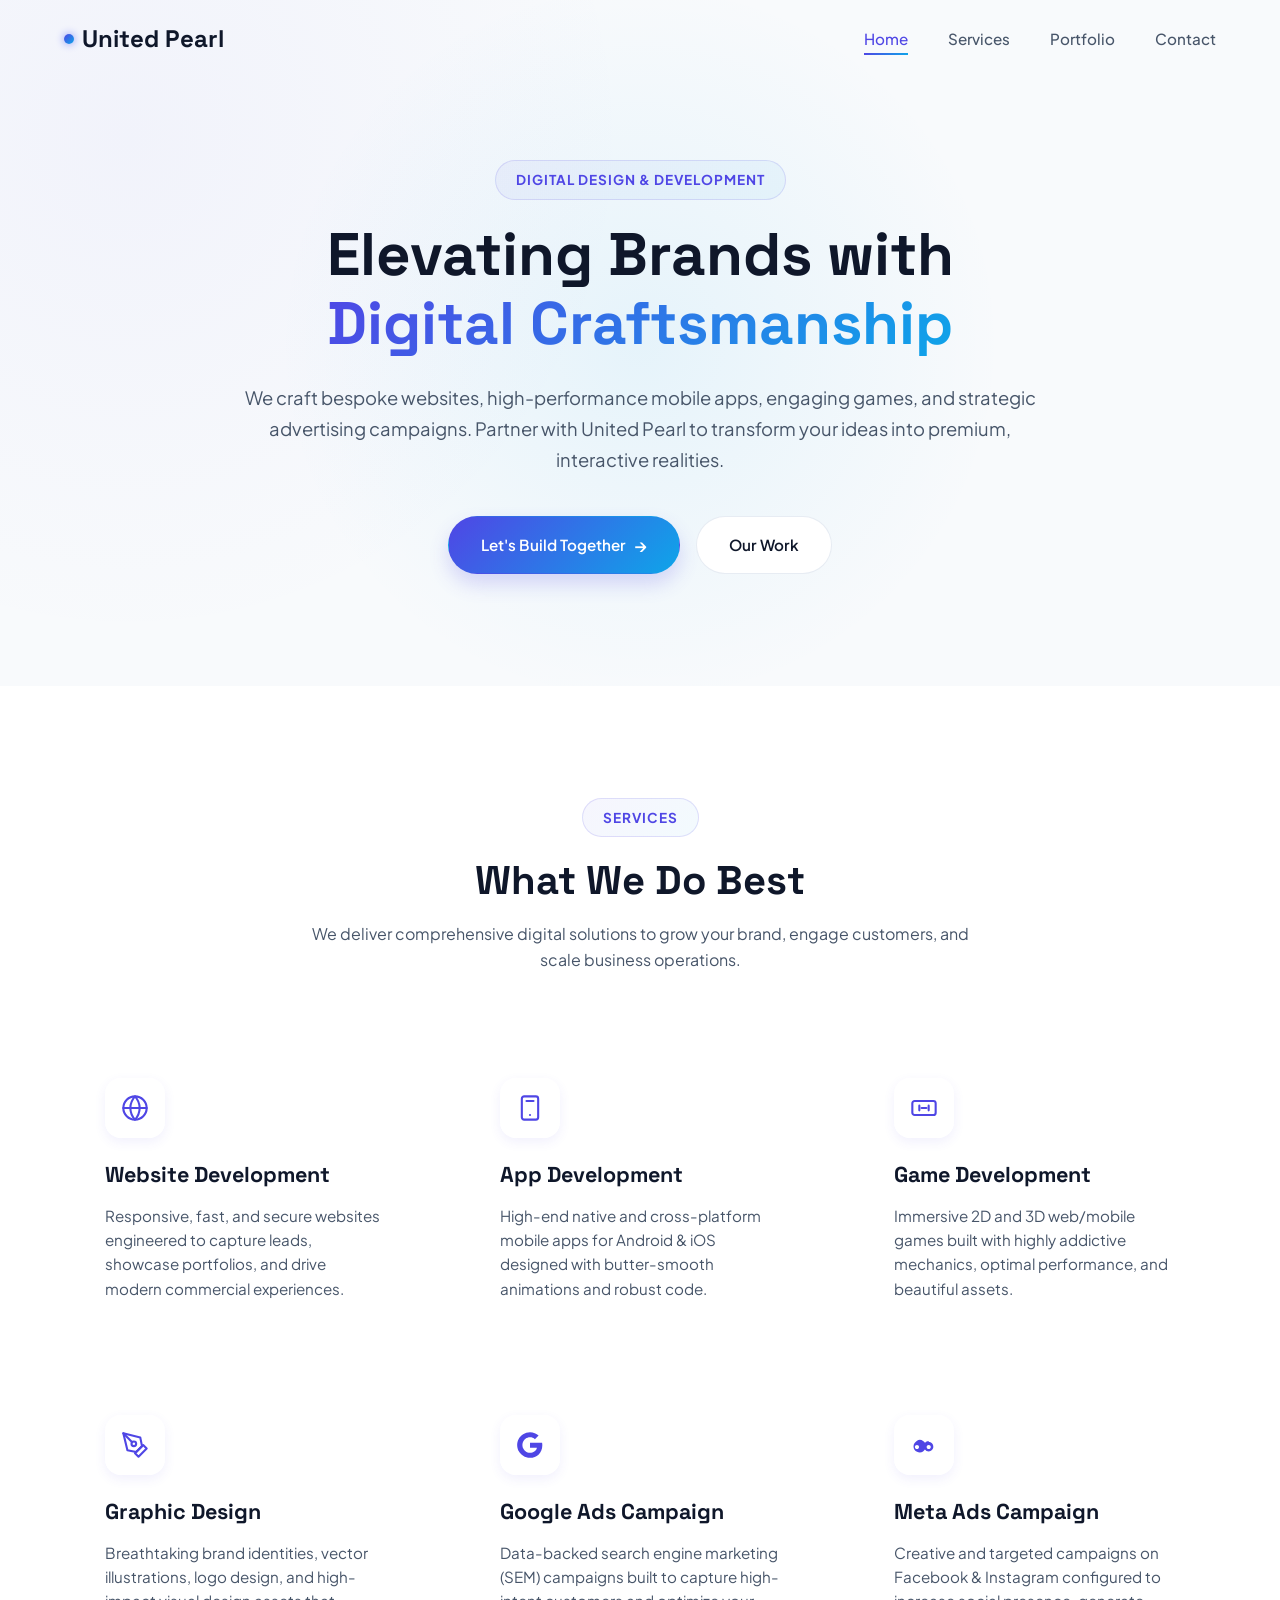
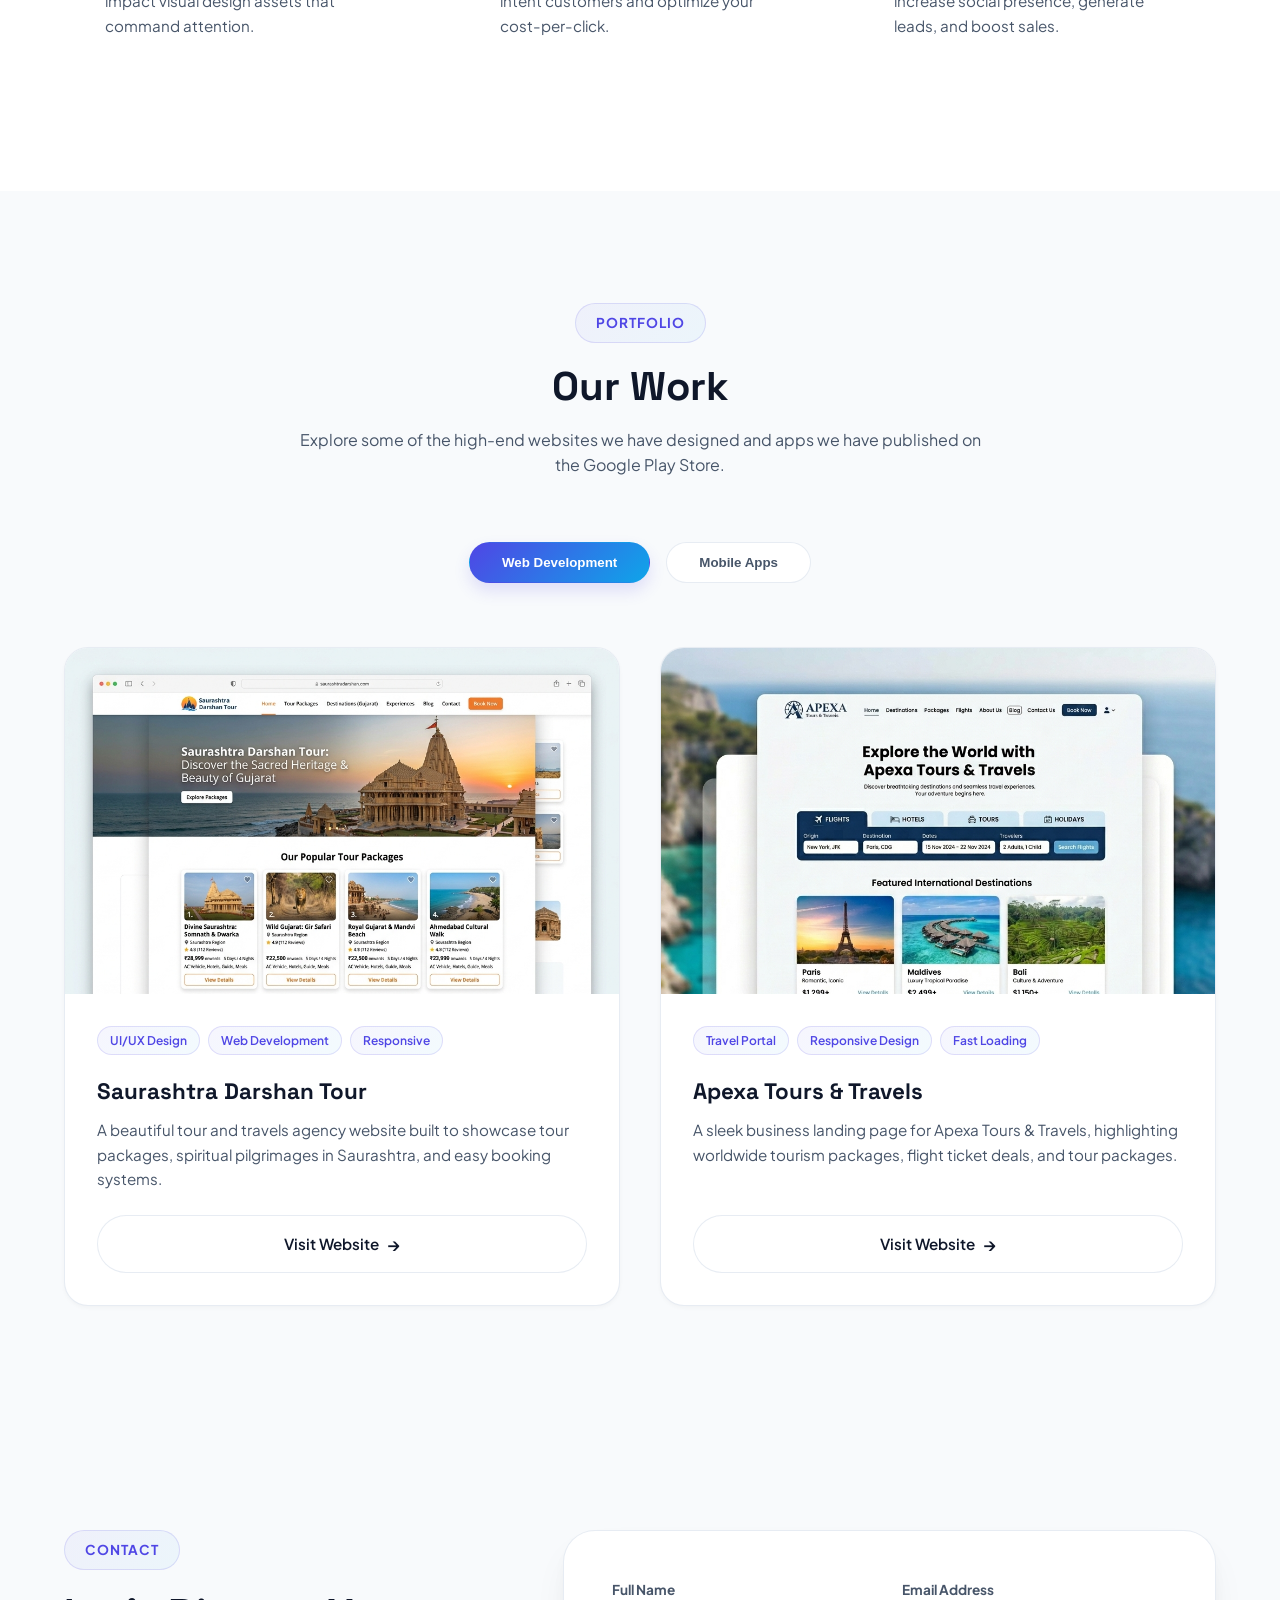
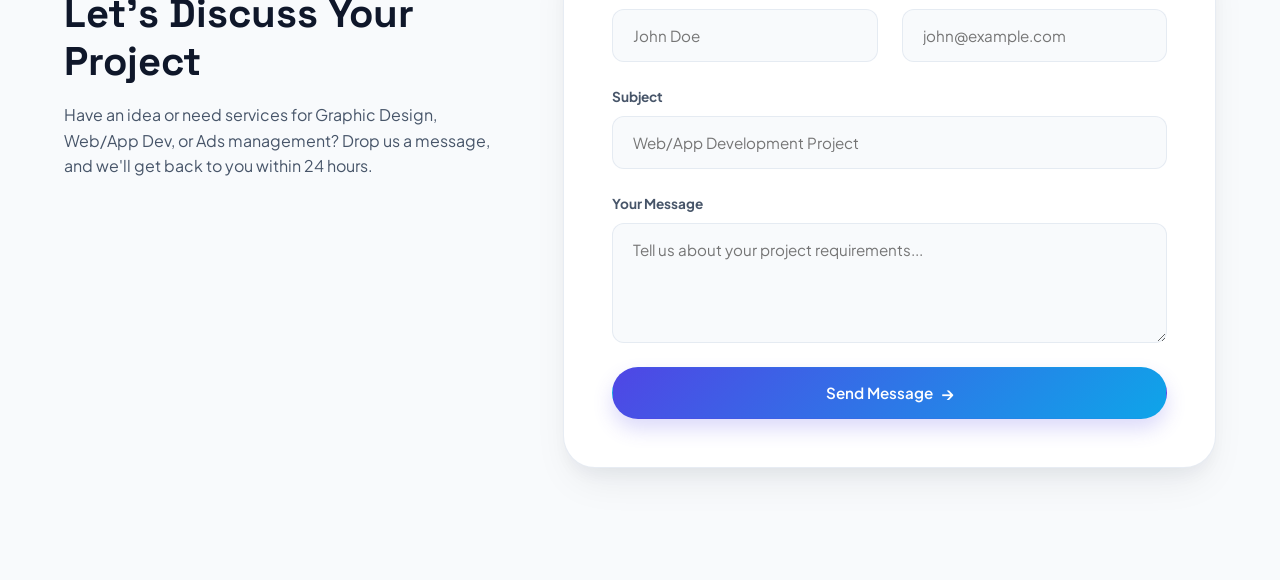
==== index.html @ 20e157fd "initial commit: United Pearl agency website" ====
<!DOCTYPE html>
<html lang="en">
<head>
  <meta charset="UTF-8">
  <meta name="viewport" content="width=device-width, initial-scale=1.0">
  <meta name="description" content="United Pearl is a premium creative and technology agency providing high-end Graphic Design, Web & App Development, Game Design, and Google/Meta Ads campaigns.">
  <meta name="keywords" content="United Pearl, website development, app development, game development, graphic design, Google ads, Meta ads, digital marketing, portfolio, India">
  <meta name="author" content="United Pearl">
  <title>United Pearl | Premium Creative & Tech Agency</title>
  
  <!-- CSS Stylesheet -->
  <link rel="stylesheet" href="style.css">
  
  <!-- Favicon placeholder (Uses SVG) -->
  <link rel="icon" type="image/svg+xml" href="data:image/svg+xml,<svg xmlns=%22http://www.w3.org/2000/svg%22 viewBox=%220 0 100 100%22><circle cx=%2250%22 cy=%2250%22 r=%2240%22 fill=%22url(%23g)%22/><defs><linearGradient id=%22g%22 x1=%220%22 y1=%220%22 x2=%221%22 y2=%221%22><stop offset=%220%25%22 stop-color=%22%234f46e5%22/><stop offset=%22100%25%22 stop-color=%22%230ea5e9%22/></linearGradient></defs></svg>">
</head>
<body>

  <!-- Header Section -->
  <header id="header">
    <div class="container">
      <a href="#" class="logo">
        <span class="logo-dot"></span>
        United Pearl
      </a>
      
      <nav id="nav-menu">
        <a href="#hero" class="nav-link active">Home</a>
        <a href="#services" class="nav-link">Services</a>
        <a href="#portfolio" class="nav-link">Portfolio</a>
        <a href="#contact" class="nav-link">Contact</a>
      </nav>
      
      <button class="mobile-nav-toggle" id="mobile-toggle" aria-label="Toggle Navigation">
        <span></span>
        <span></span>
        <span></span>
      </button>
    </div>
  </header>

  <!-- Hero Section -->
  <section id="hero" class="hero">
    <div class="container">
      <div class="hero-content-center fade-up">
        <span class="section-tag">Digital Design & Development</span>
        <h1 class="hero-title">Elevating Brands with <span class="text-gradient">Digital Craftsmanship</span></h1>
        <p class="hero-description">
          We craft bespoke websites, high-performance mobile apps, engaging games, and strategic advertising campaigns. Partner with United Pearl to transform your ideas into premium, interactive realities.
        </p>
        <div class="hero-cta">
          <a href="#contact" class="btn btn-primary">
            Let's Build Together
            <span class="btn-icon">&rarr;</span>
          </a>
          <a href="#portfolio" class="btn btn-secondary">Our Work</a>
        </div>
      </div>
    </div>
  </section>

  <!-- Services Section -->
  <section id="services" class="services">
    <div class="container">
      <div class="section-title-wrap fade-up">
        <span class="section-tag">Services</span>
        <h2 class="section-title">What We Do Best</h2>
        <p>We deliver comprehensive digital solutions to grow your brand, engage customers, and scale business operations.</p>
      </div>
      
      <div class="services-grid">
        <!-- Service 1: Web Development -->
        <div class="service-card fade-up">
          <div class="service-icon">
            <svg class="outline-icon" viewBox="0 0 24 24" stroke-width="1.8" stroke-linecap="round" stroke-linejoin="round"><circle cx="12" cy="12" r="10"/><path d="M2 12h20M12 2a15.3 15.3 0 0 1 4 10 15.3 15.3 0 0 1-4 10 15.3 15.3 0 0 1-4-10 15.3 15.3 0 0 1 4-10z"/></svg>
          </div>
          <h3>Website Development</h3>
          <p>Responsive, fast, and secure websites engineered to capture leads, showcase portfolios, and drive modern commercial experiences.</p>
        </div>

        <!-- Service 2: App Development -->
        <div class="service-card fade-up" style="transition-delay: 0.1s;">
          <div class="service-icon">
            <svg class="outline-icon" viewBox="0 0 24 24" stroke-width="1.8" stroke-linecap="round" stroke-linejoin="round"><rect x="5" y="2" width="14" height="20" rx="2"/><path d="M12 18h.01"/><path d="M9 6h6"/></svg>
          </div>
          <h3>App Development</h3>
          <p>High-end native and cross-platform mobile apps for Android & iOS designed with butter-smooth animations and robust code.</p>
        </div>

        <!-- Service 3: Game Development -->
        <div class="service-card fade-up" style="transition-delay: 0.2s;">
          <div class="service-icon">
            <svg class="outline-icon" viewBox="0 0 24 24" stroke-width="1.8" stroke-linecap="round" stroke-linejoin="round"><rect x="2" y="6" width="20" height="12" rx="2"/><path d="M12 12h.01M8 10v4M16 10v4M10 12h4"/></svg>
          </div>
          <h3>Game Development</h3>
          <p>Immersive 2D and 3D web/mobile games built with highly addictive mechanics, optimal performance, and beautiful assets.</p>
        </div>

        <!-- Service 4: Graphic Design -->
        <div class="service-card fade-up" style="transition-delay: 0.3s;">
          <div class="service-icon">
            <svg class="outline-icon" viewBox="0 0 24 24" stroke-width="1.8" stroke-linecap="round" stroke-linejoin="round"><path d="M12 19l7-7 3 3-7 7-3-3z"/><path d="M18 13l-1.5-7.5L2 2l3.5 14.5L13 18l5-5z"/><path d="M2 2l7.586 7.586"/><circle cx="11" cy="11" r="2"/></svg>
          </div>
          <h3>Graphic Design</h3>
          <p>Breathtaking brand identities, vector illustrations, logo design, and high-impact visual design assets that command attention.</p>
        </div>

        <!-- Service 5: Google Ads -->
        <div class="service-card fade-up" style="transition-delay: 0.4s;">
          <div class="service-icon">
            <svg class="filled-icon" viewBox="0 0 24 24"><path d="M22.56 12.25c0-.78-.07-1.53-.2-2.25H12v4.26h5.92c-.26 1.37-1.04 2.53-2.21 3.31v2.77h3.57c2.08-1.92 3.28-4.74 3.28-8.09z"/><path d="M12 23c2.97 0 5.46-.98 7.28-2.66l-3.57-2.77c-.98.66-2.23 1.06-3.71 1.06-2.86 0-5.29-1.93-6.16-4.53H2.18v2.84C3.99 20.53 7.7 23 12 23z"/><path d="M5.84 14.09c-.22-.66-.35-1.36-.35-2.09s.13-1.43.35-2.09V7.06H2.18C1.43 8.55 1 10.22 1 12s.43 3.45 1.18 4.94l2.85-2.22.81-.63z"/><path d="M12 5.38c1.62 0 3.06.56 4.21 1.64l3.15-3.15C17.45 2.09 14.97 1 12 1 7.7 1 3.99 3.47 2.18 7.06l3.66 2.84c.87-2.6 3.3-4.53 6.16-4.53z"/></svg>
          </div>
          <h3>Google Ads Campaign</h3>
          <p>Data-backed search engine marketing (SEM) campaigns built to capture high-intent customers and optimize your cost-per-click.</p>
        </div>

        <!-- Service 6: Meta Ads -->
        <div class="service-card fade-up" style="transition-delay: 0.5s;">
          <div class="service-icon">
            <svg class="filled-icon" viewBox="0 0 24 24"><path d="M16.035 8.5c-1.285 0-2.476.624-3.23 1.666a5.53 5.53 0 0 0-1.61-1.666c-1.516-1.127-3.6-1.21-5.176-.237C4.195 9.423 3 11.23 3 13.25c0 2.02 1.196 3.827 3.02 4.487 1.575.973 3.66.89 5.175-.237.585-.436 1.116-1.002 1.61-1.666.754 1.042 1.945 1.666 3.23 1.666 2.185 0 3.965-1.79 3.965-4 0-2.21-1.78-4-3.965-4zm-10.07 7c-.985 0-1.785-.785-1.785-1.75s.8-1.75 1.785-1.75c.985 0 1.785.785 1.785 1.75s-.8 1.75-1.785 1.75zm10.07 0c-.985 0-1.785-.785-1.785-1.75s.8-1.75 1.785-1.75c.985 0 1.785.785 1.785 1.75s-.8 1.75-1.785 1.75z"/></svg>
          </div>
          <h3>Meta Ads Campaign</h3>
          <p>Creative and targeted campaigns on Facebook & Instagram configured to increase social presence, generate leads, and boost sales.</p>
        </div>
      </div>
    </div>
  </section>

  <!-- Portfolio Section -->
  <section id="portfolio" class="portfolio">
    <div class="container">
      <div class="section-title-wrap fade-up">
        <span class="section-tag">Portfolio</span>
        <h2 class="section-title">Our Work</h2>
        <p>Explore some of the high-end websites we have designed and apps we have published on the Google Play Store.</p>
      </div>

      <!-- Tab Buttons -->
      <div class="portfolio-tabs fade-up">
        <button class="tab-btn active" data-tab="websites">Web Development</button>
        <button class="tab-btn" data-tab="apps">Mobile Apps</button>
      </div>

      <!-- Tab Content: Websites -->
      <div class="portfolio-pane active" id="websites">
        <div class="portfolio-grid">
          <!-- Web Project 1 -->
          <article class="web-card fade-up">
            <div class="web-preview">
              <img src="assets/web_tour_mockup.png" alt="Saurashtra Darshan Tour Screenshot">
            </div>
            <div class="web-card-content">
              <div class="web-tags">
                <span>UI/UX Design</span>
                <span>Web Development</span>
                <span>Responsive</span>
              </div>
              <h3>Saurashtra Darshan Tour</h3>
              <p>A beautiful tour and travels agency website built to showcase tour packages, spiritual pilgrimages in Saurashtra, and easy booking systems.</p>
              <a href="https://saurashtradarshantour.com/" target="_blank" rel="noopener noreferrer" class="btn btn-secondary">
                Visit Website
                <span class="btn-icon">&rarr;</span>
              </a>
            </div>
          </article>

          <!-- Web Project 2 -->
          <article class="web-card fade-up" style="transition-delay: 0.1s;">
            <div class="web-preview">
              <img src="assets/web_apexa_mockup.png" alt="Apexa Tours & Travels Screenshot">
            </div>
            <div class="web-card-content">
              <div class="web-tags">
                <span>Travel Portal</span>
                <span>Responsive Design</span>
                <span>Fast Loading</span>
              </div>
              <h3>Apexa Tours & Travels</h3>
              <p>A sleek business landing page for Apexa Tours & Travels, highlighting worldwide tourism packages, flight ticket deals, and tour packages.</p>
              <a href="https://www.apexatoursandtravels.com/" target="_blank" rel="noopener noreferrer" class="btn btn-secondary">
                Visit Website
                <span class="btn-icon">&rarr;</span>
              </a>
            </div>
          </article>
        </div>
      </div>

      <div class="portfolio-pane" id="apps">
        <div class="portfolio-grid apps-grid">
          <!-- App 1: Document Reader -->
          <article class="app-card">
            <div class="app-header">
              <div class="app-icon">
                <img src="assets/app_docreader_icon.png" alt="Document Reader Icon">
              </div>
              <div class="app-title-wrap">
                <h3>Document Reader</h3>
                <span class="app-developer">United Pearl</span>
              </div>
            </div>
            <p class="app-description">
              All-in-one PDF reader, document viewer, image to PDF converter, and useful office utility tools.
            </p>
            <a href="https://play.google.com/store/apps/details?id=com.dgpatelk.mobileapp&pcampaignid=web_share" target="_blank" rel="noopener noreferrer" class="play-badge-btn">
              <svg xmlns="http://www.w3.org/2000/svg" viewBox="0 0 466 511.98">
                <g fill-rule="nonzero">
                  <path fill="#EA4335" d="M199.9 237.8 1.4 470.17c7.22 24.57 30.16 41.81 55.8 41.81 11.16 0 20.93-2.79 29.3-8.37l244.16-139.46L199.9 237.8z"/>
                  <path fill="#FBBC04" d="m433.91 205.1-104.65-60-111.61 110.22 113.01 108.83 104.64-58.6c18.14-9.77 30.7-29.3 30.7-50.23-1.4-20.93-13.95-40.46-32.09-50.22z"/>
                  <path fill="#34A853" d="M199.42 273.45 329.27 145.1 87.9 8.37C79.53 2.79 68.36 0 57.2 0 30.7 0 6.98 18.14 1.4 41.86l198.02 231.59z"/>
                  <path fill="#4285F4" d="M1.39 41.86C0 46.04 0 51.63 0 57.2v397.64c0 5.57 0 9.76 1.4 15.34l216.27-214.86L1.39 41.86z"/>
                </g>
              </svg>
              <div class="badge-text">
                <span>Get it on</span>
                <strong>Google Play</strong>
              </div>
            </a>
          </article>

          <!-- App 2: Invoice & Billing Generator -->
          <article class="app-card">
            <div class="app-header">
              <div class="app-icon">
                <img src="assets/app_invoice_icon.png" alt="Invoice & Billing Generator Icon">
              </div>
              <div class="app-title-wrap">
                <h3>Invoice & Billing Generator</h3>
                <span class="app-developer">United Pearl</span>
              </div>
            </div>
            <p class="app-description">
              Easily create professional PDF invoices, generate fast digital bills, and manage your business inventory.
            </p>
            <a href="https://play.google.com/store/apps/details?id=com.dgpatel.tictactoewebapp&pcampaignid=web_share" target="_blank" rel="noopener noreferrer" class="play-badge-btn">
              <svg xmlns="http://www.w3.org/2000/svg" viewBox="0 0 466 511.98">
                <g fill-rule="nonzero">
                  <path fill="#EA4335" d="M199.9 237.8 1.4 470.17c7.22 24.57 30.16 41.81 55.8 41.81 11.16 0 20.93-2.79 29.3-8.37l244.16-139.46L199.9 237.8z"/>
                  <path fill="#FBBC04" d="m433.91 205.1-104.65-60-111.61 110.22 113.01 108.83 104.64-58.6c18.14-9.77 30.7-29.3 30.7-50.23-1.4-20.93-13.95-40.46-32.09-50.22z"/>
                  <path fill="#34A853" d="M199.42 273.45 329.27 145.1 87.9 8.37C79.53 2.79 68.36 0 57.2 0 30.7 0 6.98 18.14 1.4 41.86l198.02 231.59z"/>
                  <path fill="#4285F4" d="M1.39 41.86C0 46.04 0 51.63 0 57.2v397.64c0 5.57 0 9.76 1.4 15.34l216.27-214.86L1.39 41.86z"/>
                </g>
              </svg>
              <div class="badge-text">
                <span>Get it on</span>
                <strong>Google Play</strong>
              </div>
            </a>
          </article>

          <!-- App 3: QR & Barcode Scanner-Generator -->
          <article class="app-card">
            <div class="app-header">
              <div class="app-icon">
                <img src="assets/app_scanner_icon.png" alt="QR & Barcode Scanner Icon">
              </div>
              <div class="app-title-wrap">
                <h3>QR & Barcode Scanner-Generator</h3>
                <span class="app-developer">United Pearl</span>
              </div>
            </div>
            <p class="app-description">
              Create, scan, and customize all types of QR codes and barcodes instantly. Fast, secure, and ready.
            </p>
            <a href="https://play.google.com/store/apps/details?id=com.anonymous.dynamiccopernicus&pcampaignid=web_share" target="_blank" rel="noopener noreferrer" class="play-badge-btn">
              <svg xmlns="http://www.w3.org/2000/svg" viewBox="0 0 466 511.98">
                <g fill-rule="nonzero">
                  <path fill="#EA4335" d="M199.9 237.8 1.4 470.17c7.22 24.57 30.16 41.81 55.8 41.81 11.16 0 20.93-2.79 29.3-8.37l244.16-139.46L199.9 237.8z"/>
                  <path fill="#FBBC04" d="m433.91 205.1-104.65-60-111.61 110.22 113.01 108.83 104.64-58.6c18.14-9.77 30.7-29.3 30.7-50.23-1.4-20.93-13.95-40.46-32.09-50.22z"/>
                  <path fill="#34A853" d="M199.42 273.45 329.27 145.1 87.9 8.37C79.53 2.79 68.36 0 57.2 0 30.7 0 6.98 18.14 1.4 41.86l198.02 231.59z"/>
                  <path fill="#4285F4" d="M1.39 41.86C0 46.04 0 51.63 0 57.2v397.64c0 5.57 0 9.76 1.4 15.34l216.27-214.86L1.39 41.86z"/>
                </g>
              </svg>
              <div class="badge-text">
                <span>Get it on</span>
                <strong>Google Play</strong>
              </div>
            </a>
          </article>
        </div>
      </div>
    </div>
  </section>


  <!-- Contact Section -->
  <section id="contact" class="contact">
    <div class="container">
      <div class="contact-grid">
        <div class="contact-info fade-up">
          <div>
            <span class="section-tag">Contact</span>
            <h2 class="section-title">Let's Discuss Your Project</h2>
            <p>Have an idea or need services for Graphic Design, Web/App Dev, or Ads management? Drop us a message, and we'll get back to you within 24 hours.</p>
          </div>


        </div>
        
        <div class="contact-form-container fade-up" style="transition-delay: 0.2s;">
          <form id="contact-form" action="https://formspree.io/f/xeebaqgj" method="POST">
            <div class="form-group-row">
              <div class="form-group">
                <label for="name" class="form-label">Full Name</label>
                <input type="text" id="name" name="name" class="form-input" placeholder="John Doe" required>
              </div>
              <div class="form-group">
                <label for="email" class="form-label">Email Address</label>
                <input type="email" id="email" name="email" class="form-input" placeholder="john@example.com" required>
              </div>
            </div>
            
            <div class="form-group">
              <label for="subject" class="form-label">Subject</label>
              <input type="text" id="subject" name="subject" class="form-input" placeholder="Web/App Development Project" required>
            </div>
            
            <div class="form-group">
              <label for="message" class="form-label">Your Message</label>
              <textarea id="message" name="message" class="form-input" placeholder="Tell us about your project requirements..." required></textarea>
            </div>
            
            <button type="submit" class="btn btn-primary" style="width: 100%;">
              Send Message
              <span class="btn-icon">&rarr;</span>
            </button>
            
            <div id="form-status" class="form-feedback"></div>
          </form>
        </div>
      </div>
    </div>
  </section>

  <!-- Footer Section -->


  <!-- JS Script -->
  <script src="script.js"></script>
</body>
</html>
---- style.css ----
/* style.css - Premium Light/White Theme Design System for United Pearl */

@import url('https://fonts.googleapis.com/css2?family=Plus+Jakarta+Sans:wght@300;400;500;600;700;800&family=Space+Grotesk:wght@400;500;600;700&display=swap');

:root {
  /* Colors */
  --bg-primary: #f8fafc;
  --bg-secondary: #ffffff;
  --text-primary: #0f172a;
  --text-secondary: #475569;
  --text-muted: #94a3b8;
  
  --primary: #4f46e5;       /* Indigo */
  --primary-light: #818cf8; /* Light Indigo */
  --secondary: #0ea5e9;     /* Cyber Cyan */
  --accent: #f43f5e;        /* Rose accent */
  
  --gradient-main: linear-gradient(135deg, var(--primary) 0%, var(--secondary) 100%);
  --gradient-hover: linear-gradient(135deg, #4338ca 0%, #0284c7 100%);
  --gradient-soft: linear-gradient(135deg, rgba(79, 70, 229, 0.05) 0%, rgba(14, 165, 233, 0.05) 100%);
  
  --border-color: rgba(226, 232, 240, 0.8);
  --border-glow: rgba(79, 70, 229, 0.15);
  
  /* Shadows */
  --shadow-sm: 0 2px 4px rgba(15, 23, 42, 0.03);
  --shadow-md: 0 10px 25px -5px rgba(15, 23, 42, 0.05), 0 8px 10px -6px rgba(15, 23, 42, 0.05);
  --shadow-lg: 0 20px 40px -10px rgba(15, 23, 42, 0.08), 0 10px 15px -3px rgba(15, 23, 42, 0.04);
  --shadow-glow: 0 0 25px rgba(79, 70, 229, 0.15);
  
  /* Transitions */
  --transition-fast: 0.2s cubic-bezier(0.4, 0, 0.2, 1);
  --transition-normal: 0.3s cubic-bezier(0.4, 0, 0.2, 1);
  --transition-slow: 0.5s cubic-bezier(0.4, 0, 0.2, 1);
  
  /* Font Families */
  --font-heading: 'Space Grotesk', sans-serif;
  --font-body: 'Plus Jakarta Sans', sans-serif;
}

/* Base resets & styles */
* {
  margin: 0;
  padding: 0;
  box-sizing: border-box;
  outline: none;
}

html {
  scroll-behavior: smooth;
  font-size: 16px;
  background-color: var(--bg-primary);
  color: var(--text-primary);
}

body {
  font-family: var(--font-body);
  line-height: 1.6;
  overflow-x: hidden;
}

/* Typography styling */
h1, h2, h3, h4, h5, h6 {
  font-family: var(--font-heading);
  font-weight: 700;
  color: var(--text-primary);
  line-height: 1.2;
}

p {
  color: var(--text-secondary);
}

a {
  text-decoration: none;
  color: inherit;
  transition: var(--transition-fast);
}

img {
  max-width: 100%;
  height: auto;
  display: block;
}

/* Global Container */
.container {
  width: 100%;
  max-width: 1200px;
  margin: 0 auto;
  padding: 0 1.5rem;
}

/* Scrollbar customization */
::-webkit-scrollbar {
  width: 10px;
}
::-webkit-scrollbar-track {
  background: var(--bg-primary);
}
::-webkit-scrollbar-thumb {
  background: #cbd5e1;
  border-radius: 5px;
  border: 2px solid var(--bg-primary);
}
::-webkit-scrollbar-thumb:hover {
  background: var(--text-muted);
}

/* Common Buttons & Elements */
.btn {
  display: inline-flex;
  align-items: center;
  justify-content: center;
  padding: 0.875rem 2rem;
  border-radius: 30px;
  font-weight: 600;
  font-family: var(--font-body);
  font-size: 0.95rem;
  transition: all var(--transition-normal);
  cursor: pointer;
  border: 1px solid transparent;
}

.btn-primary {
  background: var(--gradient-main);
  color: #ffffff;
  box-shadow: 0 10px 20px rgba(79, 70, 229, 0.2);
}

.btn-primary:hover {
  background: var(--gradient-hover);
  transform: translateY(-2px);
  box-shadow: 0 15px 25px rgba(79, 70, 229, 0.3);
}

.btn-secondary {
  background: var(--bg-secondary);
  color: var(--text-primary);
  border: 1px solid var(--border-color);
}

.btn-secondary:hover {
  border-color: var(--primary-light);
  transform: translateY(-2px);
  box-shadow: var(--shadow-sm);
}

.btn-icon {
  margin-left: 0.5rem;
  font-size: 1.1rem;
  transition: transform var(--transition-fast);
}

.btn:hover .btn-icon {
  transform: translateX(4px);
}

.section-tag {
  display: inline-block;
  padding: 0.5rem 1.25rem;
  background: var(--gradient-soft);
  border: 1px solid var(--border-glow);
  color: var(--primary);
  border-radius: 20px;
  font-size: 0.85rem;
  font-weight: 700;
  text-transform: uppercase;
  letter-spacing: 1px;
  margin-bottom: 1.25rem;
}

.section-title-wrap {
  text-align: center;
  max-width: 700px;
  margin: 0 auto 4rem auto;
}

.section-title {
  font-size: 2.5rem;
  margin-bottom: 1rem;
}

.text-gradient {
  background: var(--gradient-main);
  -webkit-background-clip: text;
  -webkit-text-fill-color: transparent;
  background-clip: text;
}

/* Header & Navigation */
header {
  position: fixed;
  top: 0;
  left: 0;
  width: 100%;
  z-index: 1000;
  padding: 1.25rem 0;
  transition: all var(--transition-normal);
}

header.scrolled {
  padding: 0.8rem 0;
  background: rgba(255, 255, 255, 0.8);
  backdrop-filter: blur(16px);
  -webkit-backdrop-filter: blur(16px);
  border-bottom: 1px solid var(--border-color);
  box-shadow: var(--shadow-sm);
}

header .container {
  display: flex;
  align-items: center;
  justify-content: space-between;
}

.logo {
  display: flex;
  align-items: center;
  gap: 0.5rem;
  font-family: var(--font-heading);
  font-size: 1.5rem;
  font-weight: 700;
  color: var(--text-primary);
}

.logo-dot {
  width: 10px;
  height: 10px;
  background: var(--gradient-main);
  border-radius: 50%;
  display: inline-block;
  box-shadow: 0 0 8px var(--primary-light);
}

nav {
  display: flex;
  align-items: center;
  gap: 2.5rem;
}

.nav-link {
  font-weight: 500;
  color: var(--text-secondary);
  font-size: 0.95rem;
  position: relative;
  padding: 0.25rem 0;
}

.nav-link:hover, .nav-link.active {
  color: var(--primary);
}

.nav-link::after {
  content: '';
  position: absolute;
  bottom: 0;
  left: 0;
  width: 0;
  height: 2px;
  background: var(--gradient-main);
  transition: width var(--transition-normal);
}

.nav-link:hover::after, .nav-link.active::after {
  width: 100%;
}

.mobile-nav-toggle {
  display: none;
  background: none;
  border: none;
  cursor: pointer;
  padding: 0.5rem;
  z-index: 1001;
}

.mobile-nav-toggle span {
  display: block;
  width: 25px;
  height: 2px;
  background-color: var(--text-primary);
  margin: 5px 0;
  transition: all var(--transition-normal);
}

/* Hero Section */
.hero {
  padding: 10rem 0 7rem 0;
  background: radial-gradient(circle at 50% 50%, rgba(14, 165, 233, 0.08) 0%, transparent 50%),
              radial-gradient(circle at 10% 20%, rgba(79, 70, 229, 0.04) 0%, transparent 40%);
  position: relative;
}

.hero-content-center {
  text-align: center;
  max-width: 820px;
  margin: 0 auto;
  display: flex;
  flex-direction: column;
  align-items: center;
}

.hero-content-center .hero-cta {
  justify-content: center;
}

.hero-title {
  font-size: 3.75rem;
  line-height: 1.15;
  margin-bottom: 1.5rem;
  font-weight: 800;
}

.hero-description {
  font-size: 1.15rem;
  color: var(--text-secondary);
  margin-bottom: 2.5rem;
  line-height: 1.7;
}

.hero-cta {
  display: flex;
  gap: 1rem;
}

.hero-visual {
  position: relative;
  display: flex;
  justify-content: center;
  align-items: center;
}

.hero-image-wrapper {
  position: relative;
  width: 100%;
  max-width: 480px;
  border-radius: 2rem;
  overflow: hidden;
  box-shadow: var(--shadow-lg);
  border: 4px solid var(--bg-secondary);
  transform: perspective(1000px) rotateY(-5deg) rotateX(5deg);
  transition: transform var(--transition-slow);
}

.hero-image-wrapper:hover {
  transform: perspective(1000px) rotateY(0deg) rotateX(0deg);
}

.floating-card {
  position: absolute;
  background: rgba(255, 255, 255, 0.85);
  backdrop-filter: blur(12px);
  -webkit-backdrop-filter: blur(12px);
  border: 1px solid var(--border-color);
  border-radius: 1rem;
  padding: 1rem 1.5rem;
  display: flex;
  align-items: center;
  gap: 1rem;
  box-shadow: var(--shadow-md);
  animation: float 4s ease-in-out infinite;
}

.floating-card-1 {
  top: 10%;
  left: -8%;
  animation-delay: 0s;
}

.floating-card-2 {
  bottom: 15%;
  right: -5%;
  animation-delay: 2s;
}

.float-icon {
  font-size: 1.5rem;
  background: var(--gradient-soft);
  color: var(--primary);
  width: 40px;
  height: 40px;
  border-radius: 50%;
  display: flex;
  align-items: center;
  justify-content: center;
}

.float-info h4 {
  font-size: 0.95rem;
  margin-bottom: 0.1rem;
}

.float-info p {
  font-size: 0.75rem;
  font-weight: 600;
  color: var(--primary);
}

@keyframes float {
  0%, 100% {
    transform: translateY(0px);
  }
  50% {
    transform: translateY(-12px);
  }
}

/* Services Section */
.services {
  padding: 7rem 0;
  background: var(--bg-secondary);
  position: relative;
}

.services-grid {
  display: grid;
  grid-template-columns: repeat(auto-fit, minmax(320px, 1fr));
  gap: 2rem;
}

.service-card {
  background: rgba(255, 255, 255, 0.6);
  border: 1px solid rgba(255, 255, 255, 0.5);
  border-radius: 1.5rem;
  padding: 2.5rem;
  transition: all 0.4s cubic-bezier(0.23, 1, 0.32, 1);
  position: relative;
  overflow: hidden;
  display: flex;
  flex-direction: column;
  backdrop-filter: blur(4px);
  -webkit-backdrop-filter: blur(4px);
}

/* Shimmer highlight layer */
.service-card::before {
  content: '';
  position: absolute;
  top: 0;
  left: -75%;
  width: 50%;
  height: 100%;
  background: linear-gradient(
    120deg,
    transparent 0%,
    rgba(255, 255, 255, 0) 30%,
    rgba(255, 255, 255, 0.55) 50%,
    rgba(255, 255, 255, 0) 70%,
    transparent 100%
  );
  transition: left 0.65s cubic-bezier(0.23, 1, 0.32, 1);
  pointer-events: none;
  z-index: 1;
}

/* Subtle inner gradient glow */
.service-card::after {
  content: '';
  position: absolute;
  inset: 0;
  border-radius: 1.5rem;
  background: linear-gradient(
    135deg,
    rgba(79, 70, 229, 0.07) 0%,
    rgba(14, 165, 233, 0.05) 50%,
    rgba(255, 255, 255, 0.1) 100%
  );
  opacity: 0;
  transition: opacity 0.4s ease;
  pointer-events: none;
  z-index: 0;
}

.service-card:hover {
  transform: translateY(-10px) scale(1.015);
  background: rgba(255, 255, 255, 0.82);
  border-color: rgba(255, 255, 255, 0.9);
  box-shadow:
    0 8px 32px rgba(79, 70, 229, 0.12),
    0 2px 8px rgba(14, 165, 233, 0.08),
    inset 0 1px 0 rgba(255, 255, 255, 0.9),
    inset 0 -1px 0 rgba(255, 255, 255, 0.4);
  backdrop-filter: blur(20px);
  -webkit-backdrop-filter: blur(20px);
}

.service-card:hover::before {
  left: 125%;
}

.service-card:hover::after {
  opacity: 1;
}

.service-card > * {
  position: relative;
  z-index: 2;
}

.service-icon {
  width: 60px;
  height: 60px;
  border-radius: 16px;
  background: rgba(255, 255, 255, 0.7);
  border: 1px solid rgba(255, 255, 255, 0.6);
  display: flex;
  align-items: center;
  justify-content: center;
  margin-bottom: 1.5rem;
  transition: all 0.4s cubic-bezier(0.23, 1, 0.32, 1);
  color: var(--primary);
  backdrop-filter: blur(8px);
  -webkit-backdrop-filter: blur(8px);
  box-shadow: 0 4px 12px rgba(79, 70, 229, 0.08), inset 0 1px 0 rgba(255,255,255,0.8);
}

.service-card:hover .service-icon {
  background: var(--gradient-main);
  color: #ffffff;
  border-color: transparent;
  box-shadow: 0 8px 20px rgba(79, 70, 229, 0.28), inset 0 1px 0 rgba(255,255,255,0.3);
  transform: scale(1.08);
}

.service-icon svg {
  width: 28px;
  height: 28px;
}

.service-icon svg.outline-icon {
  fill: none;
  stroke: currentColor;
}

.service-icon svg.filled-icon {
  fill: currentColor;
  stroke: none;
}

.service-card h3 {
  font-size: 1.35rem;
  margin-bottom: 1rem;
  font-family: var(--font-heading);
}

.service-card p {
  font-size: 0.95rem;
  color: var(--text-secondary);
  line-height: 1.6;
  flex-grow: 1;
}

/* Portfolio Section */
.portfolio {
  padding: 7rem 0;
  background: var(--bg-primary);
}

.portfolio-tabs {
  display: flex;
  justify-content: center;
  gap: 1rem;
  margin-bottom: 4rem;
}

.tab-btn {
  background: var(--bg-secondary);
  color: var(--text-secondary);
  border: 1px solid var(--border-color);
  padding: 0.75rem 2rem;
  border-radius: 30px;
  font-weight: 600;
  cursor: pointer;
  transition: all var(--transition-normal);
}

.tab-btn.active {
  background: var(--gradient-main);
  color: #ffffff;
  border-color: transparent;
  box-shadow: 0 8px 16px rgba(79, 70, 229, 0.15);
}

.portfolio-grid {
  display: grid;
  grid-template-columns: repeat(auto-fit, minmax(360px, 1fr));
  gap: 2.5rem;
}

.apps-grid {
  display: flex;
  flex-wrap: wrap;
  justify-content: center;
  gap: 2.5rem;
}

.apps-grid .app-card {
  width: calc(50% - 1.25rem);
  min-width: 340px;
  max-width: 560px;
}

@media (max-width: 768px) {
  .apps-grid .app-card {
    width: 100%;
  }
}

.portfolio-pane {
  display: none;
  width: 100%;
}

.portfolio-pane.active {
  display: grid;
  animation: fadeIn 0.5s ease-in-out;
}

@keyframes fadeIn {
  from { opacity: 0; transform: translateY(15px); }
  to { opacity: 1; transform: translateY(0); }
}

/* Web Portfolio Card */
.web-card {
  background: var(--bg-secondary);
  border: 1px solid var(--border-color);
  border-radius: 1.5rem;
  overflow: hidden;
  box-shadow: var(--shadow-sm);
  transition: all var(--transition-normal);
  display: flex;
  flex-direction: column;
}

.web-card:hover {
  transform: translateY(-8px);
  box-shadow: var(--shadow-lg);
  border-color: var(--primary-light);
}

.web-preview {
  position: relative;
  overflow: hidden;
  aspect-ratio: 16/10;
  background: #f1f5f9;
}

.web-preview img {
  width: 100%;
  height: 100%;
  object-fit: cover;
  object-position: top;
  transition: transform var(--transition-slow);
}

.web-card:hover .web-preview img {
  transform: scale(1.05);
}

.web-card-content {
  padding: 2rem;
  display: flex;
  flex-direction: column;
  flex-grow: 1;
}

.web-card-content h3 {
  font-size: 1.4rem;
  margin-bottom: 0.75rem;
}

.web-card-content p {
  font-size: 0.95rem;
  color: var(--text-secondary);
  margin-bottom: 1.5rem;
  flex-grow: 1;
}

.web-tags {
  display: flex;
  gap: 0.5rem;
  margin-bottom: 1.5rem;
  flex-wrap: wrap;
}

.web-tags span {
  font-size: 0.75rem;
  font-weight: 600;
  color: var(--primary);
  background: var(--gradient-soft);
  border: 1px solid var(--border-glow);
  padding: 0.25rem 0.75rem;
  border-radius: 15px;
}

/* App Portfolio Card */
.app-card {
  background: var(--bg-secondary);
  border: 1px solid var(--border-color);
  border-radius: 1.5rem;
  padding: 2rem;
  box-shadow: var(--shadow-sm);
  transition: all var(--transition-normal);
  display: flex;
  flex-direction: column;
}

.app-card:hover {
  transform: translateY(-8px);
  box-shadow: var(--shadow-lg);
  border-color: var(--primary-light);
}

.app-header {
  display: flex;
  gap: 1.25rem;
  align-items: center;
  margin-bottom: 1.5rem;
}

.app-icon {
  width: 76px;
  height: 76px;
  border-radius: 18px;
  overflow: hidden;
  box-shadow: var(--shadow-md);
  border: 2px solid var(--border-color);
  background: #ffffff;
}

.app-icon img {
  width: 100%;
  height: 100%;
  object-fit: cover;
}

.app-title-wrap h3 {
  font-size: 1.25rem;
  margin-bottom: 0.25rem;
}

.app-developer {
  font-size: 0.8rem;
  color: var(--primary);
  font-weight: 700;
  text-transform: uppercase;
  letter-spacing: 0.5px;
}

.app-description {
  font-size: 0.95rem;
  color: var(--text-secondary);
  margin-bottom: 1.5rem;
  line-height: 1.6;
  flex-grow: 1;
}

.play-badge-btn {
  display: flex;
  align-items: center;
  gap: 0.75rem;
  background: #111827; /* Dark black background matching official play badge style */
  color: #ffffff;
  padding: 0.65rem 1.25rem;
  border-radius: 12px;
  font-size: 0.75rem;
  font-weight: 600;
  align-self: flex-start;
  transition: all var(--transition-fast);
}

.play-badge-btn:hover {
  background: #1f2937;
  transform: translateY(-2px);
  box-shadow: 0 8px 15px rgba(17, 24, 39, 0.2);
}

.play-badge-btn svg {
  width: 22px;
  height: 22px;
}

.play-badge-btn .badge-text {
  display: flex;
  flex-direction: column;
  line-height: 1.2;
}

.play-badge-btn .badge-text span {
  font-size: 0.6rem;
  font-weight: 400;
  text-transform: uppercase;
  color: #9ca3af;
}

.play-badge-btn .badge-text strong {
  font-size: 0.85rem;
  font-weight: 600;
  letter-spacing: 0.2px;
}

/* About & Stats Section */
.about {
  padding: 7rem 0;
  background: var(--bg-secondary);
  position: relative;
}

.about-grid {
  display: grid;
  grid-template-columns: 1fr 1fr;
  gap: 5rem;
  align-items: center;
}

.about-content h2 {
  font-size: 2.25rem;
  margin-bottom: 1.5rem;
}

.about-content p {
  margin-bottom: 2rem;
  font-size: 1.05rem;
}

.stats-grid {
  display: grid;
  grid-template-columns: 1fr 1fr;
  gap: 2rem;
}

.stat-item {
  background: var(--bg-primary);
  border: 1px solid var(--border-color);
  padding: 2rem;
  border-radius: 1.25rem;
  text-align: center;
  box-shadow: var(--shadow-sm);
  transition: transform var(--transition-normal);
}

.stat-item:hover {
  transform: translateY(-4px);
  border-color: var(--primary-light);
}

.stat-number {
  font-size: 2.5rem;
  font-weight: 800;
  font-family: var(--font-heading);
  background: var(--gradient-main);
  -webkit-background-clip: text;
  -webkit-text-fill-color: transparent;
  background-clip: text;
  margin-bottom: 0.5rem;
}

.stat-label {
  font-size: 0.9rem;
  font-weight: 700;
  color: var(--text-secondary);
  text-transform: uppercase;
  letter-spacing: 0.5px;
}

/* Contact Section */
.contact {
  padding: 7rem 0;
  background: var(--bg-primary);
  position: relative;
}

.contact-grid {
  display: grid;
  grid-template-columns: 0.8fr 1.2fr;
  gap: 4rem;
}

.contact-info {
  display: flex;
  flex-direction: column;
  justify-content: space-between;
}

.contact-details {
  margin: 2.5rem 0;
}

.contact-detail-card {
  display: flex;
  align-items: center;
  gap: 1.25rem;
  background: var(--bg-secondary);
  border: 1px solid var(--border-color);
  padding: 1.5rem;
  border-radius: 1.25rem;
  margin-bottom: 1.5rem;
  box-shadow: var(--shadow-sm);
  transition: border-color var(--transition-normal);
}

.contact-detail-card:hover {
  border-color: var(--primary-light);
}

.contact-icon {
  width: 50px;
  height: 50px;
  border-radius: 12px;
  background: var(--gradient-soft);
  color: var(--primary);
  display: flex;
  align-items: center;
  justify-content: center;
  font-size: 1.25rem;
}

.contact-meta h4 {
  font-size: 0.85rem;
  color: var(--text-muted);
  text-transform: uppercase;
  letter-spacing: 0.5px;
  margin-bottom: 0.25rem;
}

.contact-meta a, .contact-meta p {
  font-size: 1.05rem;
  font-weight: 600;
  color: var(--text-primary);
}

.contact-meta a:hover {
  color: var(--primary);
}

.contact-form-container {
  background: var(--bg-secondary);
  border: 1px solid var(--border-color);
  padding: 3rem;
  border-radius: 2rem;
  box-shadow: var(--shadow-lg);
}

.form-group-row {
  display: grid;
  grid-template-columns: 1fr 1fr;
  gap: 1.5rem;
}

.form-group {
  margin-bottom: 1.5rem;
  display: flex;
  flex-direction: column;
  gap: 0.5rem;
}

.form-label {
  font-size: 0.85rem;
  font-weight: 700;
  color: var(--text-secondary);
}

.form-input {
  background: var(--bg-primary);
  border: 1px solid var(--border-color);
  padding: 1rem 1.25rem;
  border-radius: 12px;
  color: var(--text-primary);
  font-family: var(--font-body);
  font-size: 0.95rem;
  transition: all var(--transition-normal);
}

.form-input:focus {
  border-color: var(--primary-light);
  background: var(--bg-secondary);
  box-shadow: 0 0 0 4px rgba(79, 70, 229, 0.08);
}

textarea.form-input {
  resize: vertical;
  min-height: 120px;
}

.form-feedback {
  margin-top: 1rem;
  padding: 1rem;
  border-radius: 10px;
  font-size: 0.9rem;
  display: none;
}

.form-feedback.success {
  background: rgba(16, 185, 129, 0.1);
  color: #059669;
  border: 1px solid rgba(16, 185, 129, 0.2);
  display: block;
}

.form-feedback.error {
  background: rgba(244, 63, 94, 0.1);
  color: #e11d48;
  border: 1px solid rgba(244, 63, 94, 0.2);
  display: block;
}

/* Footer */
footer {
  background: var(--bg-secondary);
  border-top: 1px solid var(--border-color);
  padding: 4rem 0;
}

.footer-top {
  display: flex;
  justify-content: space-between;
  align-items: center;
}

.footer-brand {
  max-width: 320px;
}

.footer-tagline {
  color: var(--text-secondary);
  margin-top: 0.75rem;
  font-size: 0.95rem;
}

.footer-links {
  display: flex;
  gap: 3rem;
}

.footer-link-group h4 {
  font-size: 0.9rem;
  color: var(--text-primary);
  text-transform: uppercase;
  letter-spacing: 0.5px;
  margin-bottom: 1rem;
}

.footer-link-group ul {
  list-style: none;
}

.footer-link-group li {
  margin-bottom: 0.75rem;
}

.footer-link-group a {
  font-size: 0.9rem;
  color: var(--text-secondary);
}

.footer-link-group a:hover {
  color: var(--primary);
  padding-left: 3px;
}

.footer-bottom {
  display: flex;
  justify-content: space-between;
  align-items: center;
}

.footer-bottom p {
  font-size: 0.85rem;
  color: var(--text-muted);
}

.social-links {
  display: flex;
  gap: 1rem;
}

.social-icon {
  width: 38px;
  height: 38px;
  border-radius: 50%;
  background: var(--bg-primary);
  border: 1px solid var(--border-color);
  display: flex;
  align-items: center;
  justify-content: center;
  color: var(--text-secondary);
  transition: all var(--transition-fast);
}

.social-icon:hover {
  background: var(--gradient-main);
  color: #ffffff;
  border-color: transparent;
  transform: translateY(-2px);
}

.social-icon svg {
  width: 18px;
  height: 18px;
  fill: currentColor;
}

/* Animations */
.fade-up {
  opacity: 0;
  transform: translateY(30px);
  transition: opacity 0.8s ease, transform 0.8s ease;
}

.fade-up.animated {
  opacity: 1;
  transform: translateY(0);
}

/* Responsive Media Queries */
@media (max-width: 1024px) {
  .hero-title {
    font-size: 3rem;
  }
}

@media (max-width: 768px) {
  header {
    padding: 1rem 0;
  }
  .mobile-nav-toggle {
    display: block;
  }
  nav {
    position: fixed;
    top: 0;
    right: -100%;
    width: 280px;
    height: 100vh;
    background: var(--bg-secondary);
    box-shadow: -10px 0 30px rgba(0, 0, 0, 0.05);
    flex-direction: column;
    justify-content: center;
    gap: 2rem;
    padding: 3rem;
    transition: right var(--transition-normal);
    z-index: 1000;
  }
  nav.active {
    right: 0;
  }
  .mobile-nav-toggle.active span:nth-child(1) {
    transform: rotate(45deg) translate(5px, 5px);
  }
  .mobile-nav-toggle.active span:nth-child(2) {
    opacity: 0;
  }
  .mobile-nav-toggle.active span:nth-child(3) {
    transform: rotate(-45deg) translate(5px, -5px);
  }
  .hero {
    padding: 8rem 0 5rem 0;
  }
  .hero-title {
    font-size: 2.75rem;
  }
  .about-grid, .contact-grid {
    grid-template-columns: 1fr;
    gap: 3rem;
  }
  .contact-info {
    gap: 2rem;
  }
  .form-group-row {
    grid-template-columns: 1fr;
    gap: 0;
  }
  .footer-top {
    flex-direction: column;
    text-align: center;
    gap: 2rem;
  }
  .footer-links {
    flex-wrap: wrap;
    justify-content: center;
    gap: 2rem;
  }
  .footer-bottom {
    flex-direction: column;
    gap: 1rem;
    text-align: center;
  }
}
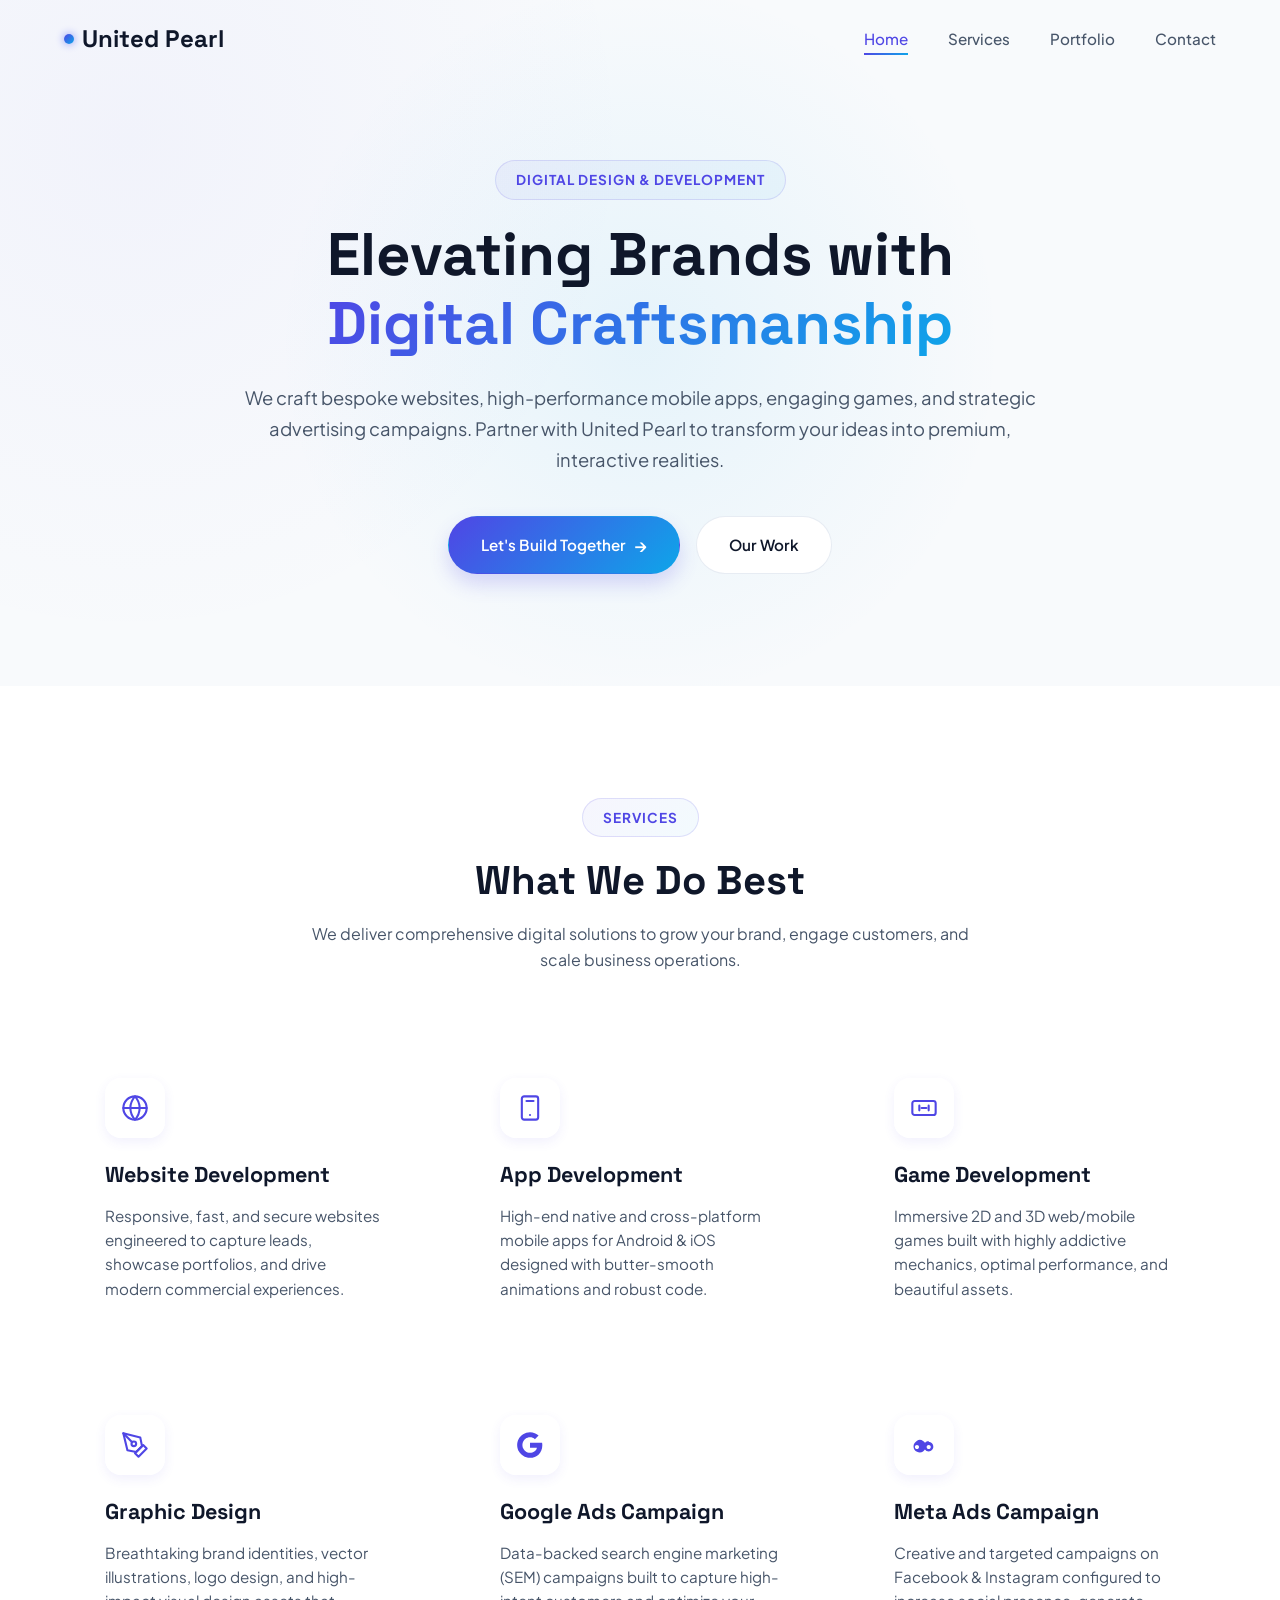
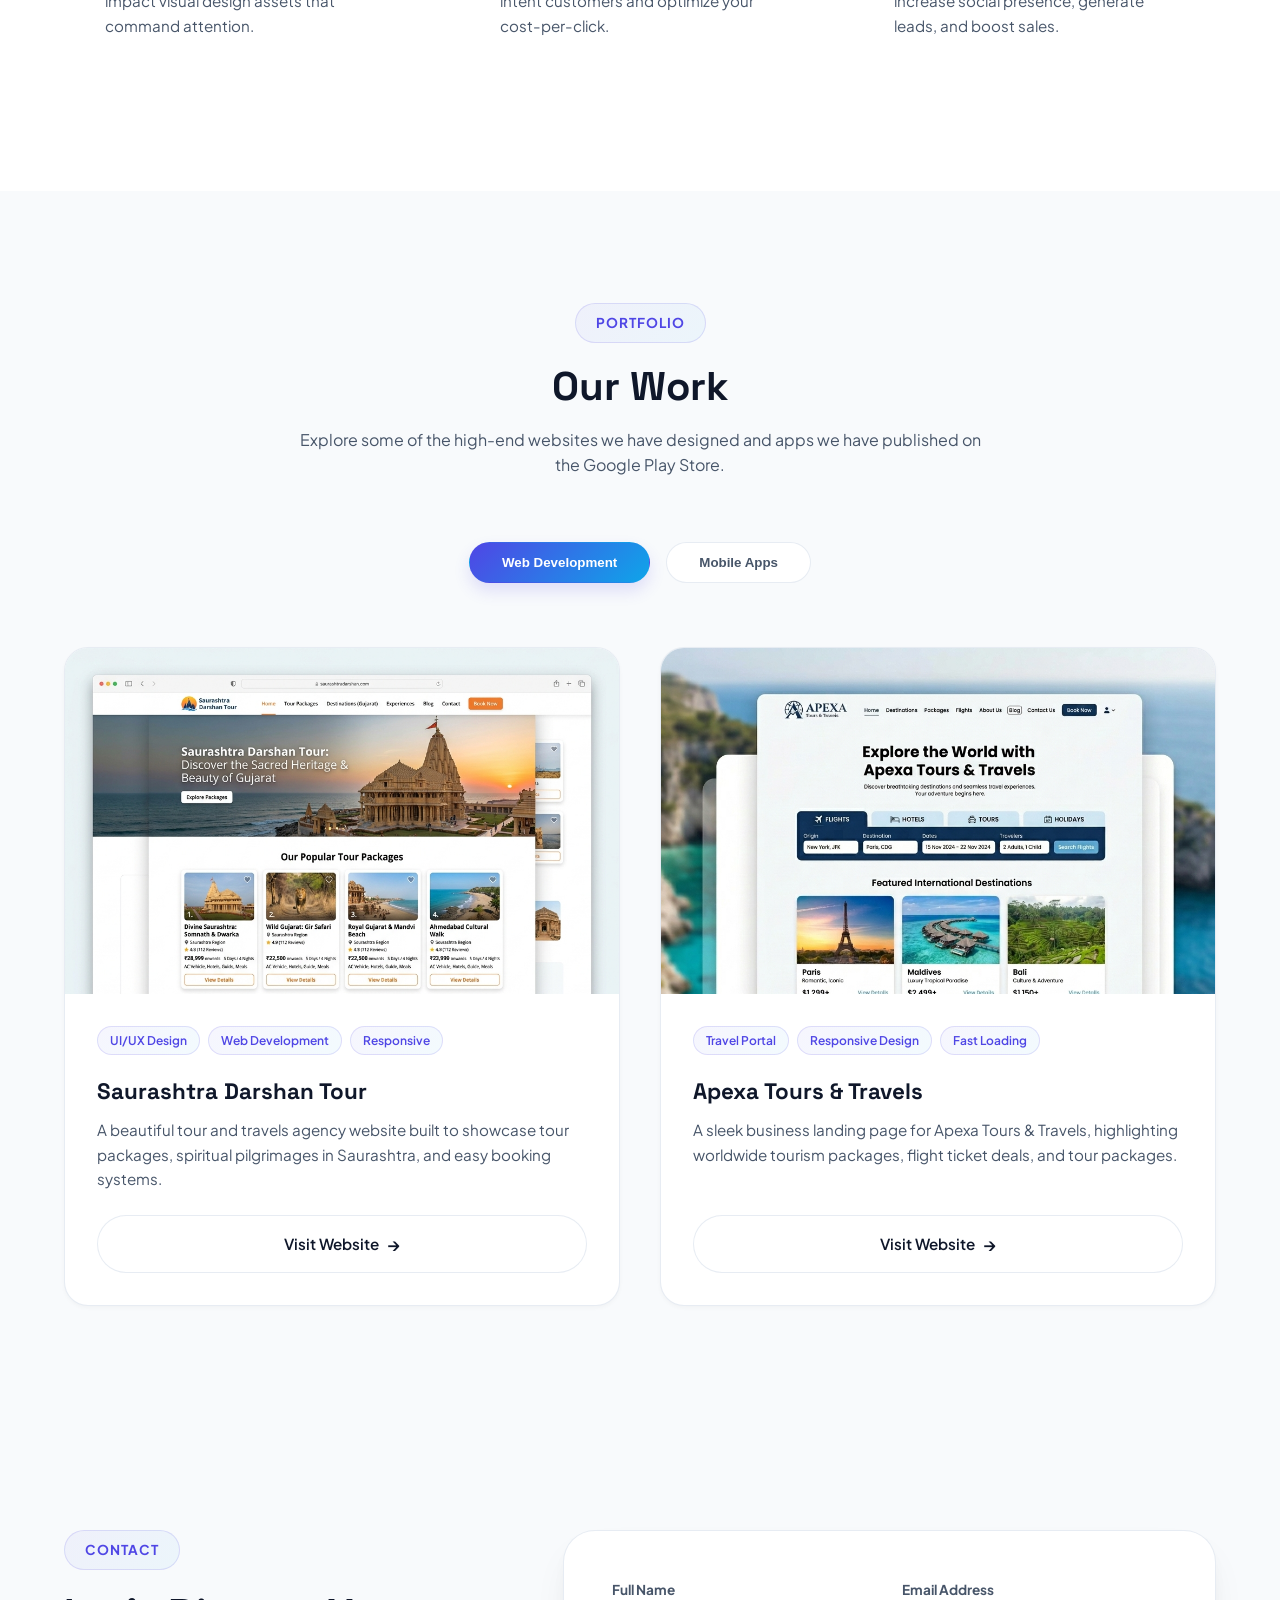
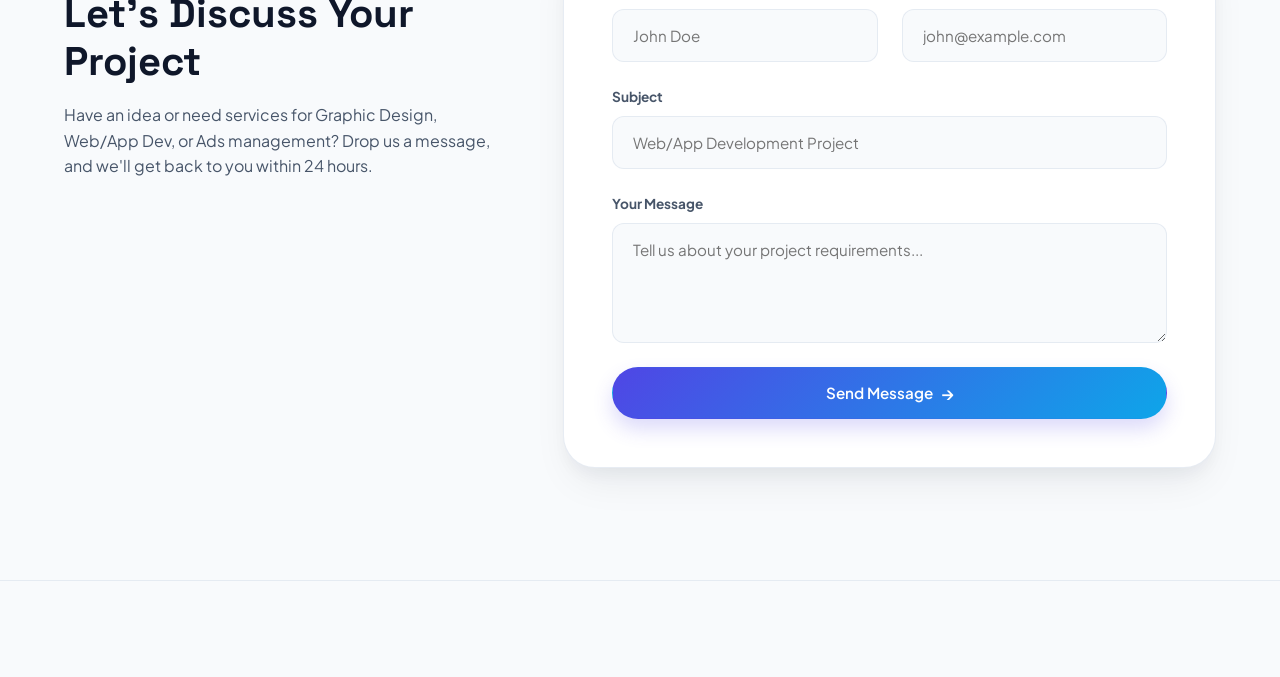
==== commit f790240e: "Add Google AdSense Banner Ad at the bottom of the page" ====
--- a/index.html
+++ b/index.html
@@ -1,6 +1,16 @@
 <!DOCTYPE html>
 <html lang="en">
 <head>
+  <!-- Google tag (gtag.js) -->
+  <script async src="https://www.googletagmanager.com/gtag/js?id=G-N0ZPZ2YFR8"></script>
+  <script>
+    window.dataLayer = window.dataLayer || [];
+    function gtag(){dataLayer.push(arguments);}
+    gtag('js', new Date());
+
+    gtag('config', 'G-N0ZPZ2YFR8');
+  </script>
+
   <meta charset="UTF-8">
   <meta name="viewport" content="width=device-width, initial-scale=1.0">
   <meta name="description" content="United Pearl is a premium creative and technology agency providing high-end Graphic Design, Web & App Development, Game Design, and Google/Meta Ads campaigns.">
@@ -13,6 +23,9 @@
   
   <!-- Favicon placeholder (Uses SVG) -->
   <link rel="icon" type="image/svg+xml" href="data:image/svg+xml,<svg xmlns=%22http://www.w3.org/2000/svg%22 viewBox=%220 0 100 100%22><circle cx=%2250%22 cy=%2250%22 r=%2240%22 fill=%22url(%23g)%22/><defs><linearGradient id=%22g%22 x1=%220%22 y1=%220%22 x2=%221%22 y2=%221%22><stop offset=%220%25%22 stop-color=%22%234f46e5%22/><stop offset=%22100%25%22 stop-color=%22%230ea5e9%22/></linearGradient></defs></svg>">
+  
+  <!-- Google AdSense Verification -->
+  <script async src="https://pagead2.googlesyndication.com/pagead/js/adsbygoogle.js?client=ca-pub-5391210910914867" crossorigin="anonymous"></script>
 </head>
 <body>
 
@@ -332,6 +345,22 @@
     </div>
   </section>
 
+  <!-- Ad Section -->
+  <section class="ad-section" style="padding: 3rem 0; background: var(--bg-primary); border-top: 1px solid var(--border-color);">
+    <div class="container" style="display: flex; justify-content: center;">
+      <!-- United Banner -->
+      <ins class="adsbygoogle"
+           style="display:block; width: 100%; max-width: 728px;"
+           data-ad-client="ca-pub-5391210910914867"
+           data-ad-slot="3145080229"
+           data-ad-format="auto"
+           data-full-width-responsive="true"></ins>
+      <script>
+           (adsbygoogle = window.adsbygoogle || []).push({});
+      </script>
+    </div>
+  </section>
+
   <!-- Footer Section -->
 
 
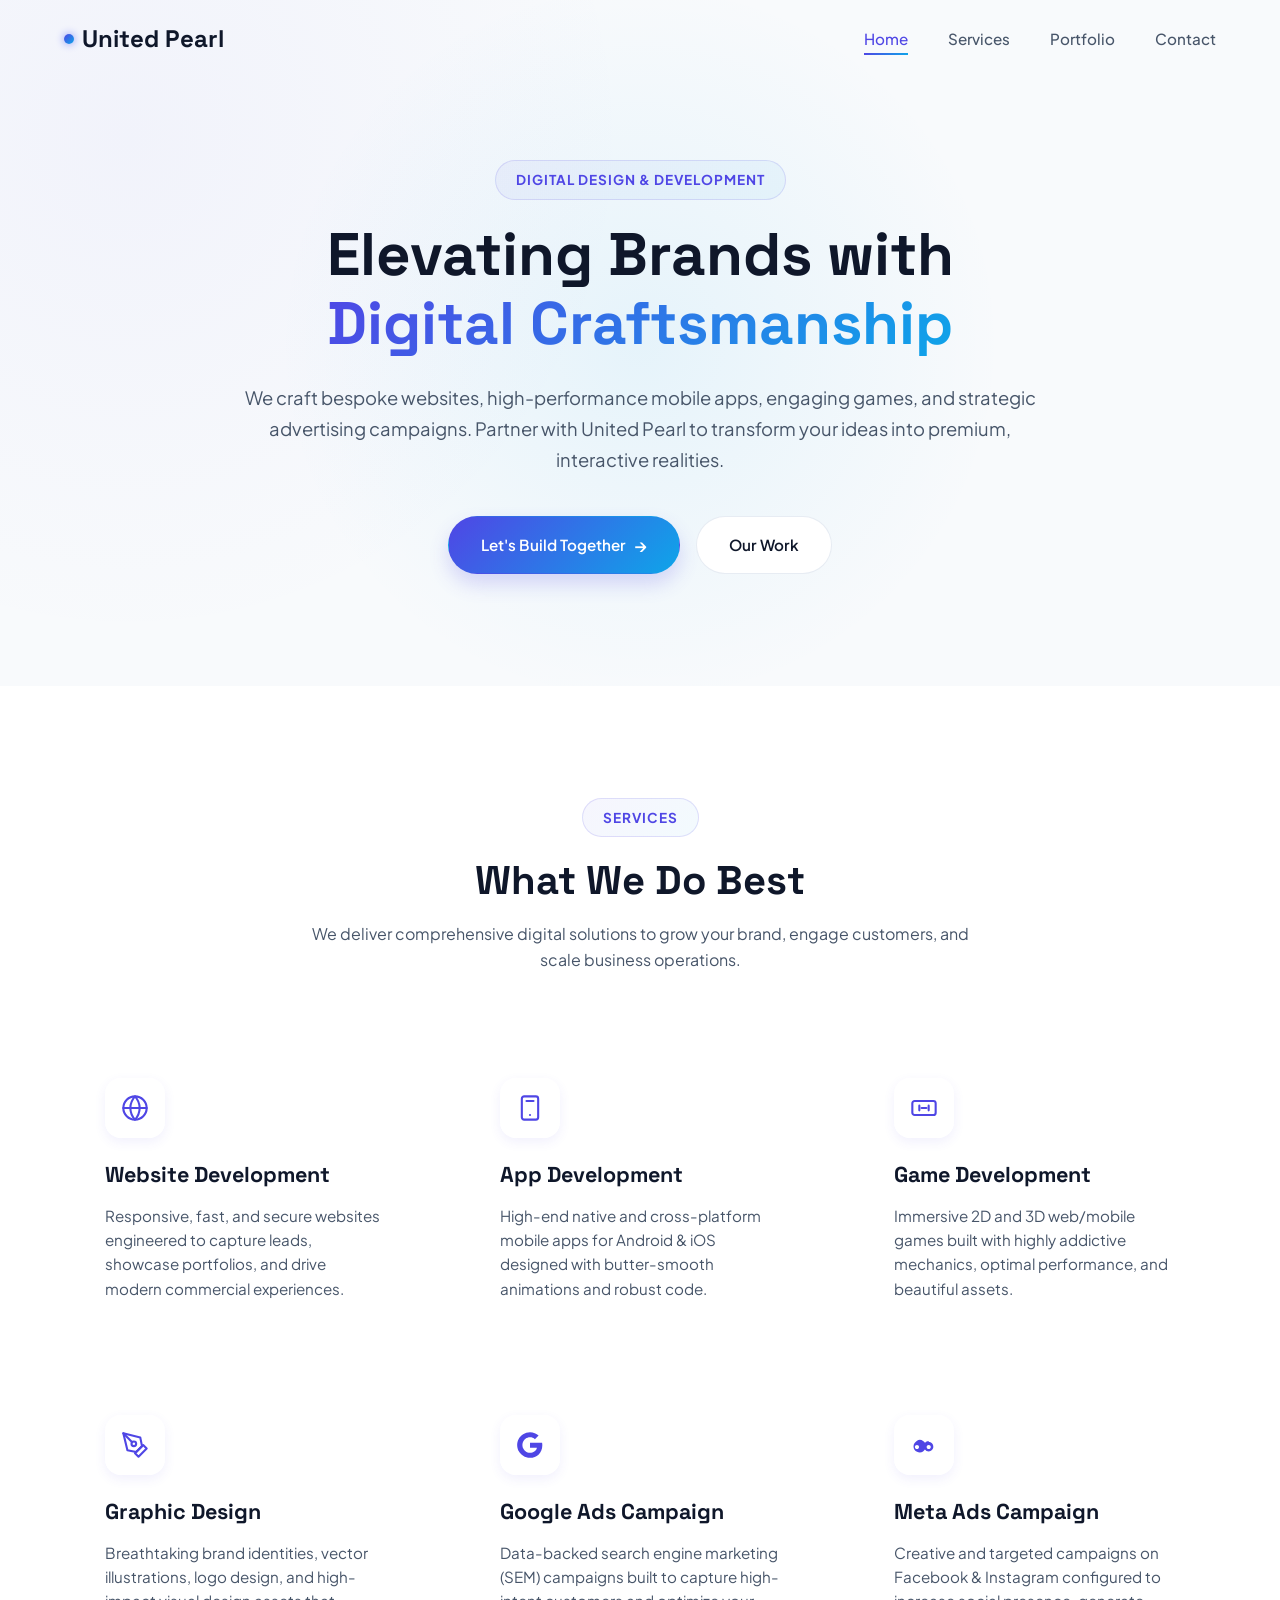
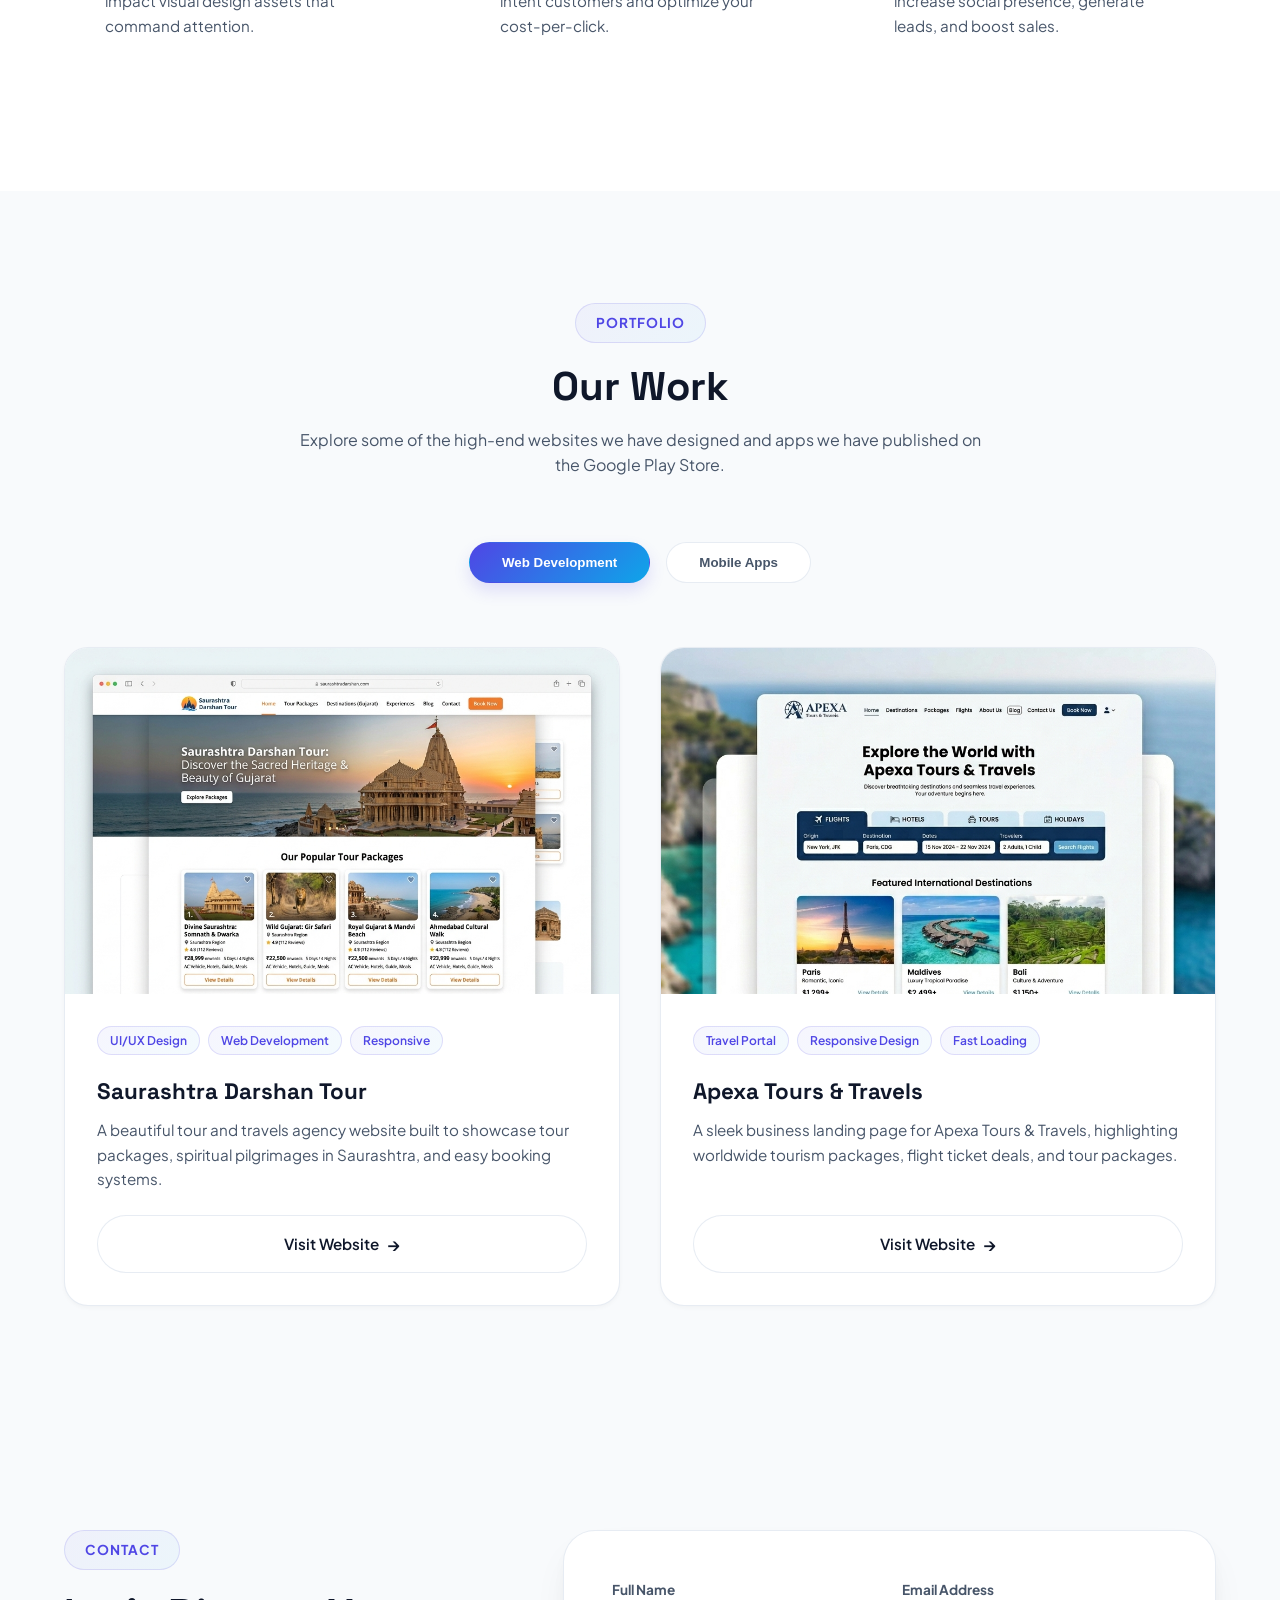
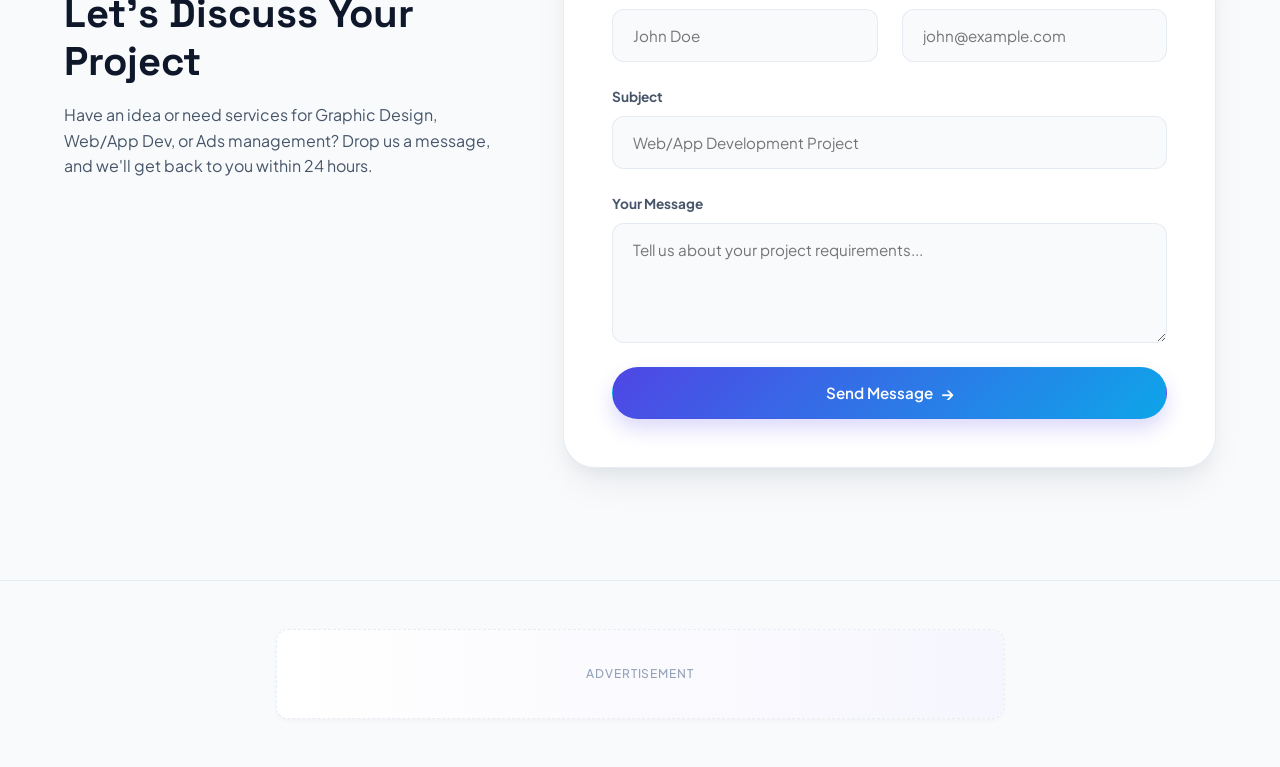
==== commit 5f0966c4: "Add custom skeleton loading placeholder for Google AdSense" ====
--- a/index.html
+++ b/index.html
@@ -349,15 +349,17 @@
   <section class="ad-section" style="padding: 3rem 0; background: var(--bg-primary); border-top: 1px solid var(--border-color);">
     <div class="container" style="display: flex; justify-content: center;">
       <!-- United Banner -->
-      <ins class="adsbygoogle"
-           style="display:block; width: 100%; max-width: 728px;"
-           data-ad-client="ca-pub-5391210910914867"
-           data-ad-slot="3145080229"
-           data-ad-format="auto"
-           data-full-width-responsive="true"></ins>
-      <script>
-           (adsbygoogle = window.adsbygoogle || []).push({});
-      </script>
+      <div class="ad-wrapper">
+        <ins class="adsbygoogle"
+             style="display:block; width: 100%;"
+             data-ad-client="ca-pub-5391210910914867"
+             data-ad-slot="3145080229"
+             data-ad-format="auto"
+             data-full-width-responsive="true"></ins>
+        <script>
+             (adsbygoogle = window.adsbygoogle || []).push({});
+        </script>
+      </div>
     </div>
   </section>
 
--- a/style.css
+++ b/style.css
@@ -1188,3 +1188,71 @@
     text-align: center;
   }
 }
+
+/* Ad Skeleton Loader */
+.ad-wrapper {
+  position: relative;
+  min-height: 90px;
+  width: 100%;
+  max-width: 728px;
+  background: var(--bg-secondary);
+  border-radius: 12px;
+  border: 1px dashed var(--border-color);
+  overflow: hidden;
+  display: flex;
+  justify-content: center;
+  align-items: center;
+  margin: 0 auto;
+  box-shadow: var(--shadow-sm);
+  transition: all 0.3s ease;
+}
+
+.ad-wrapper::before {
+  content: "";
+  position: absolute;
+  top: 0;
+  left: 0;
+  width: 100%;
+  height: 100%;
+  background: linear-gradient(
+    90deg,
+    rgba(79, 70, 229, 0) 0%,
+    rgba(79, 70, 229, 0.05) 50%,
+    rgba(79, 70, 229, 0) 100%
+  );
+  background-size: 200% 100%;
+  animation: ad-shimmer 1.5s infinite linear;
+}
+
+.ad-wrapper::after {
+  content: "Advertisement";
+  color: var(--text-muted);
+  font-size: 0.75rem;
+  font-weight: 500;
+  text-transform: uppercase;
+  letter-spacing: 0.08em;
+  position: absolute;
+  z-index: 1;
+}
+
+/* Hide the skeleton styling when AdSense fills the ad */
+.ad-wrapper:has(ins[data-ad-status="filled"])::before,
+.ad-wrapper:has(ins[data-ad-status="filled"])::after {
+  display: none !important;
+}
+
+.ad-wrapper:has(ins[data-ad-status="filled"]) {
+  border-style: none;
+  background: transparent;
+  box-shadow: none;
+}
+
+@keyframes ad-shimmer {
+  0% {
+    background-position: -200% 0;
+  }
+  100% {
+    background-position: 200% 0;
+  }
+}
+
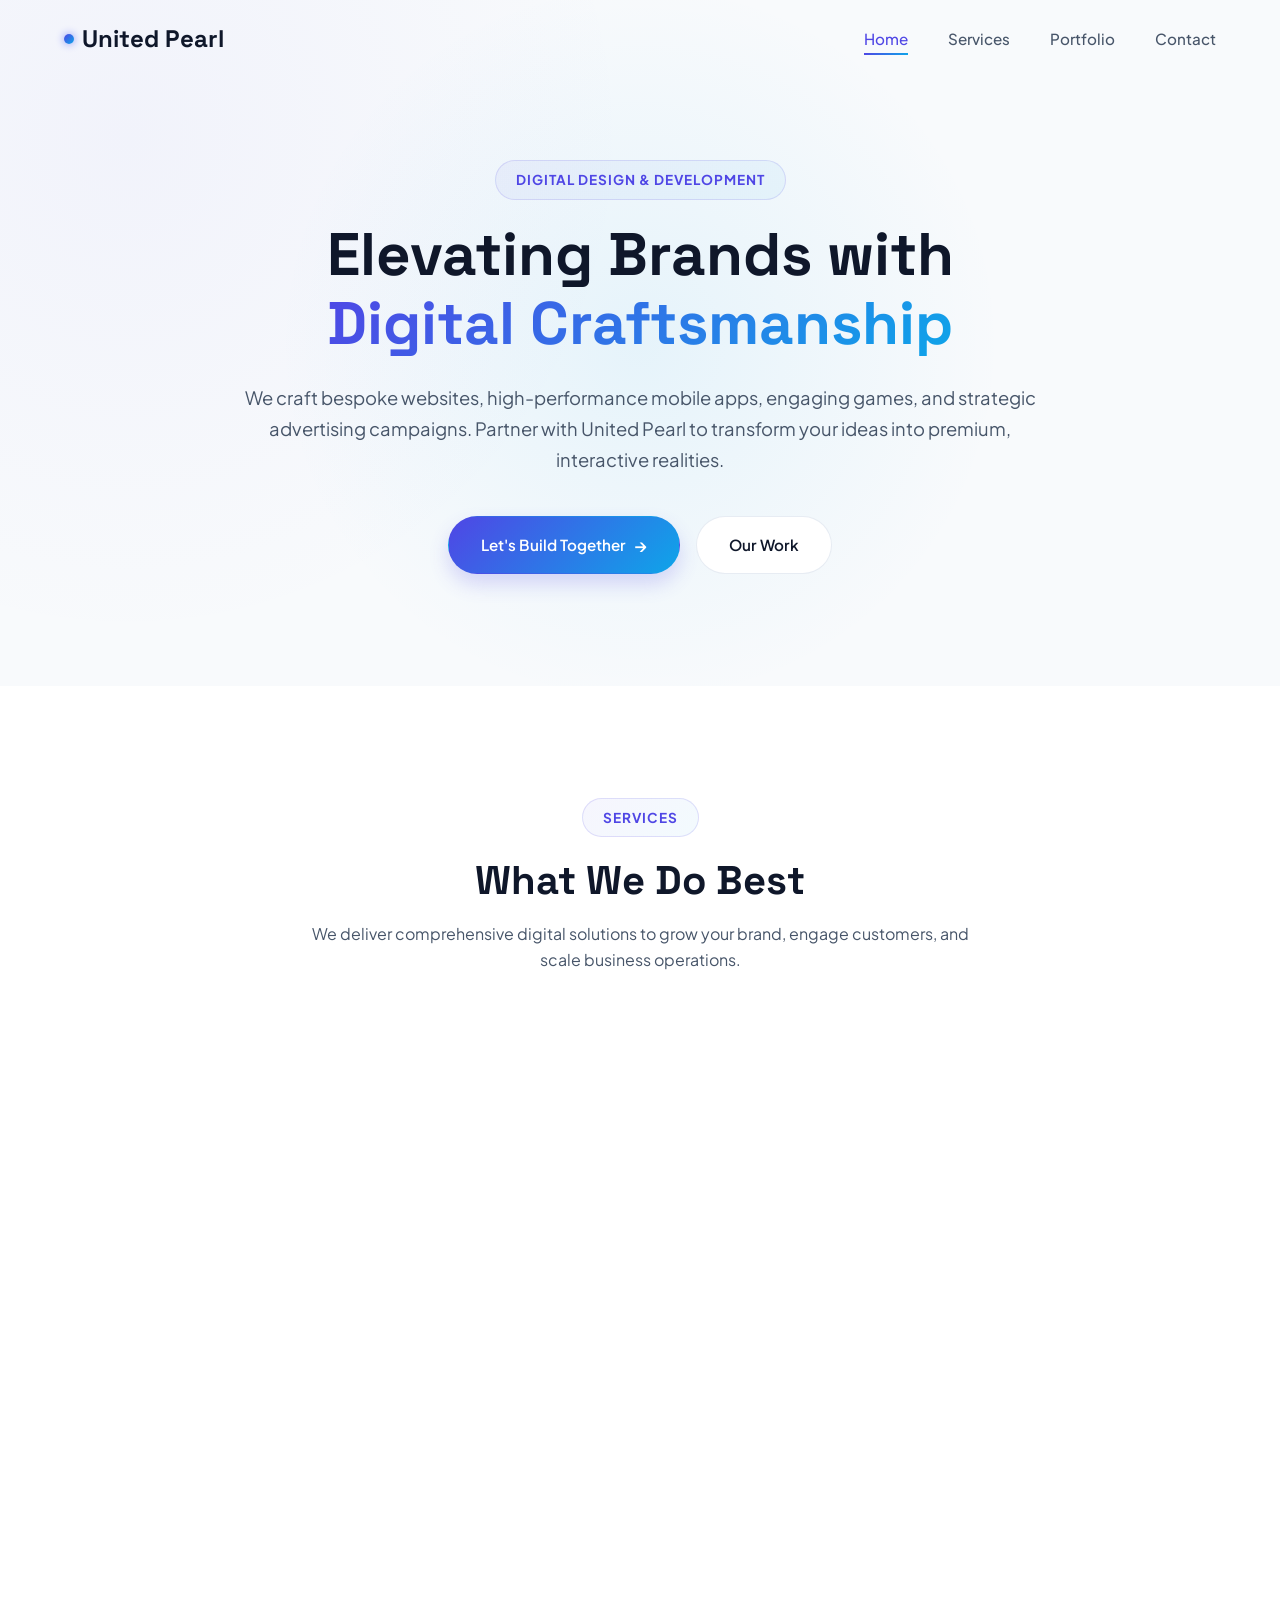
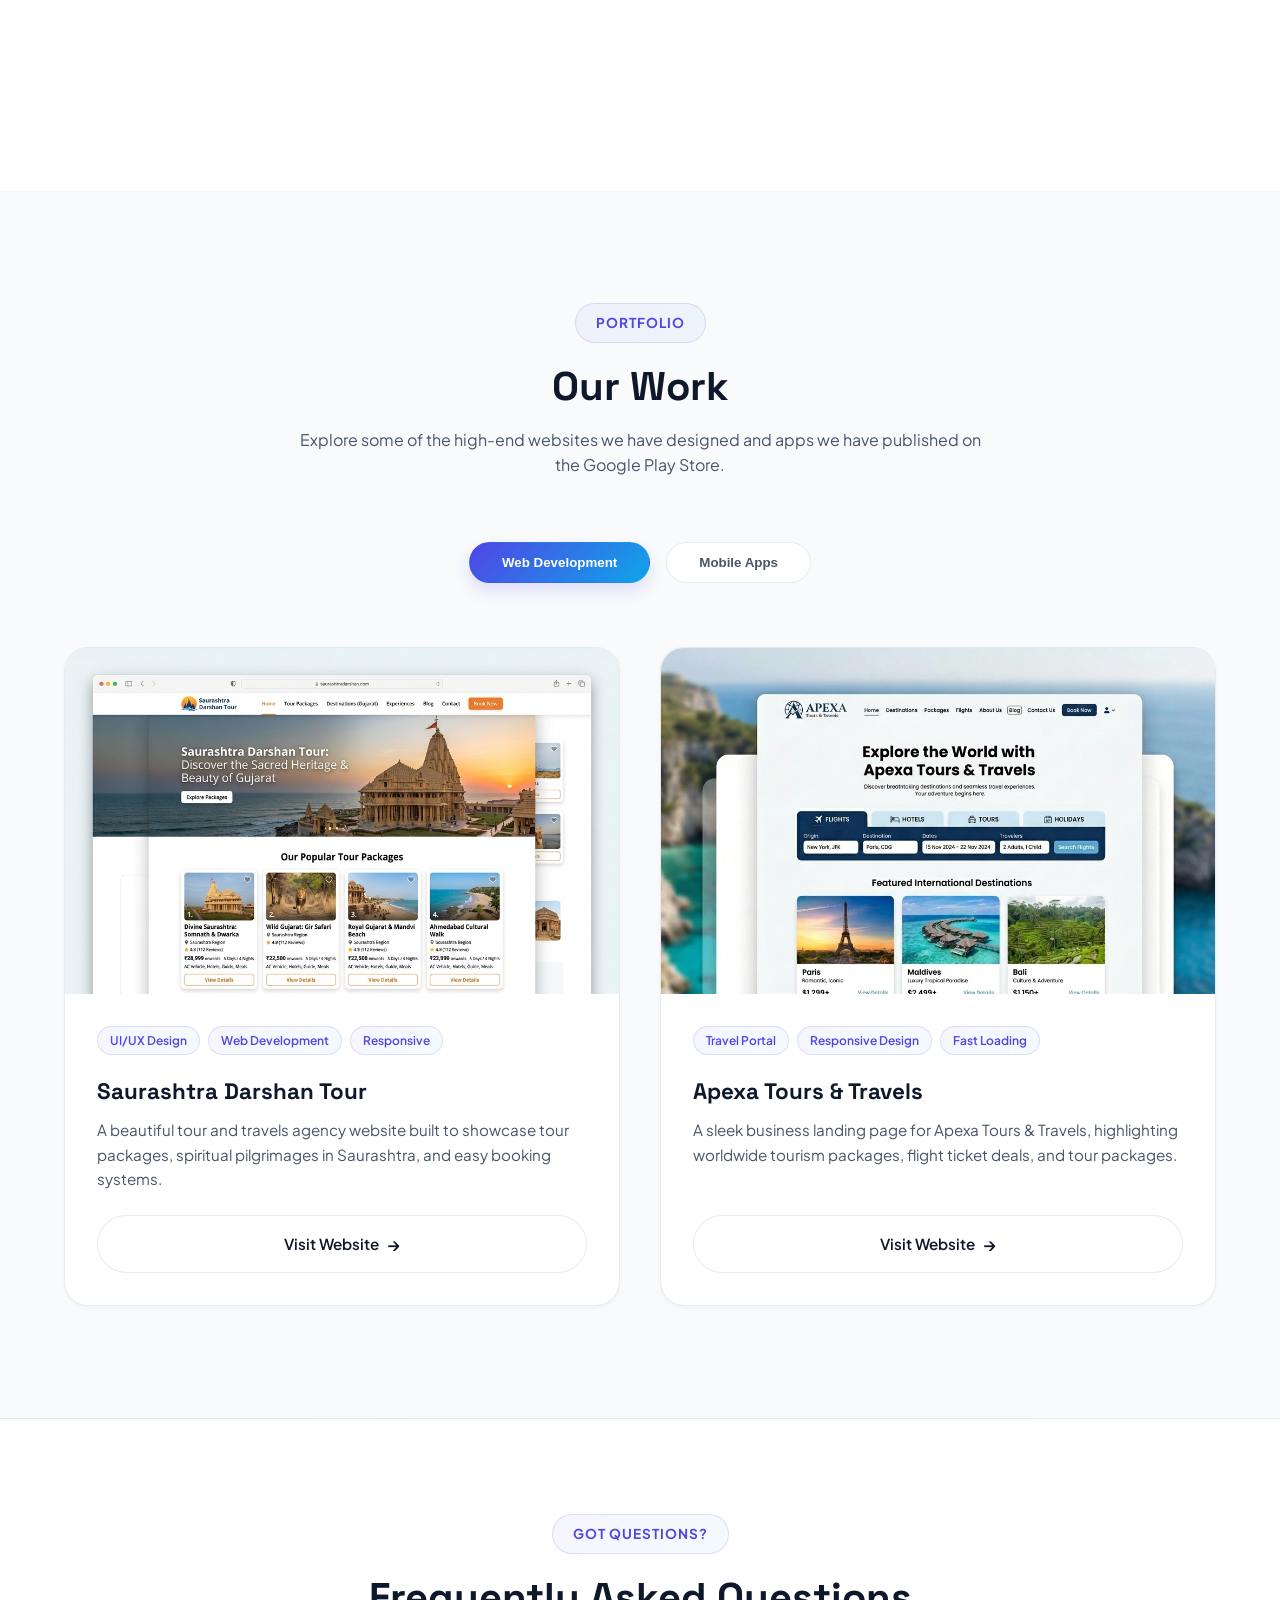
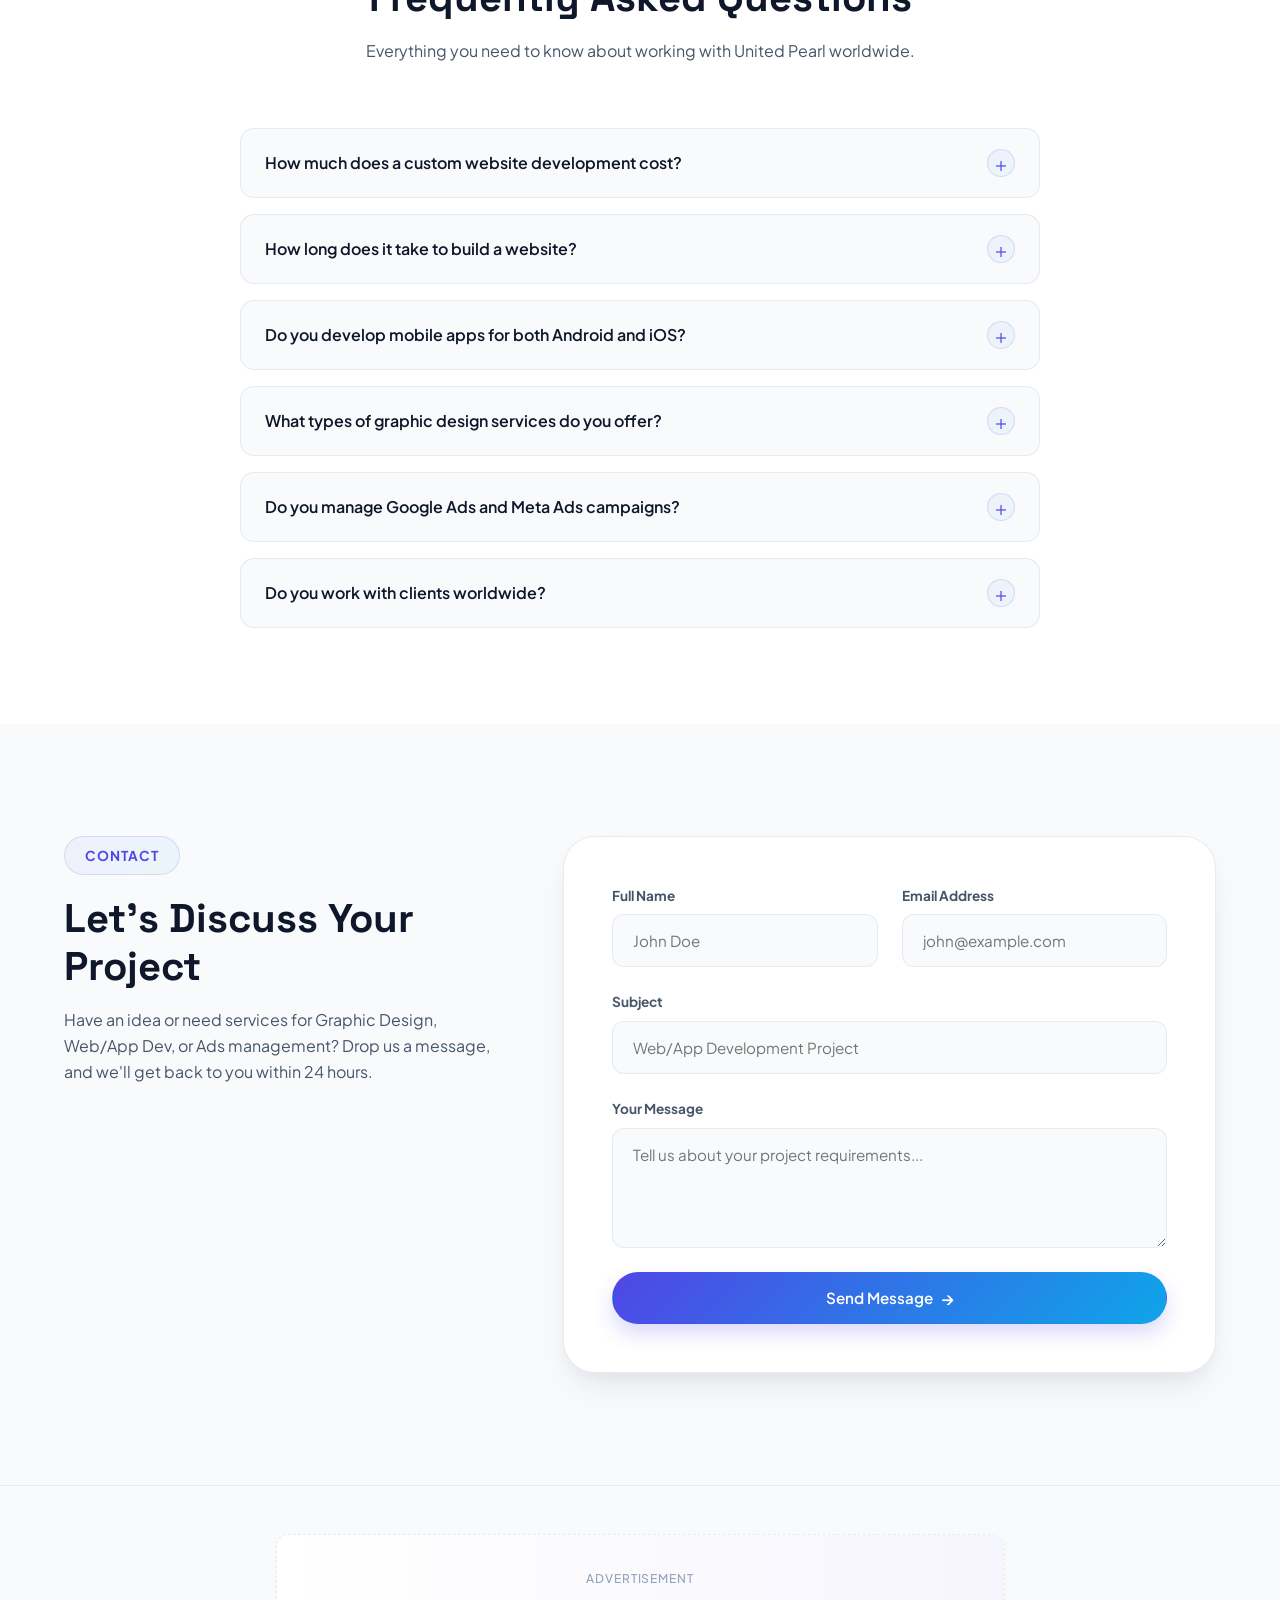
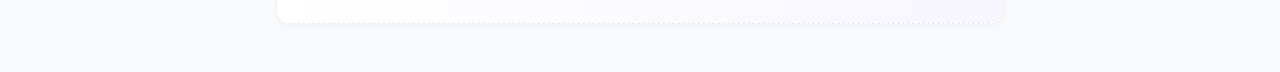
==== commit 4872b36d: "SEO: Add meta tags, JSON-LD schema, Open Graph, Twitter Card, FAQ section, sitemap.xml, robots.txt f" ====
--- a/index.html
+++ b/index.html
@@ -1,30 +1,234 @@
 <!DOCTYPE html>
 <html lang="en">
 <head>
-  <!-- Google tag (gtag.js) -->
   <script async src="https://www.googletagmanager.com/gtag/js?id=G-N0ZPZ2YFR8"></script>
   <script>
     window.dataLayer = window.dataLayer || [];
     function gtag(){dataLayer.push(arguments);}
     gtag('js', new Date());
-
     gtag('config', 'G-N0ZPZ2YFR8');
   </script>
 
+  <!-- Core Meta Tags -->
   <meta charset="UTF-8">
   <meta name="viewport" content="width=device-width, initial-scale=1.0">
-  <meta name="description" content="United Pearl is a premium creative and technology agency providing high-end Graphic Design, Web & App Development, Game Design, and Google/Meta Ads campaigns.">
-  <meta name="keywords" content="United Pearl, website development, app development, game development, graphic design, Google ads, Meta ads, digital marketing, portfolio, India">
+  <meta name="robots" content="index, follow, max-snippet:-1, max-image-preview:large, max-video-preview:-1">
   <meta name="author" content="United Pearl">
-  <title>United Pearl | Premium Creative & Tech Agency</title>
-  
+
+  <!-- SEO: Title & Description (Global Keywords) -->
+  <title>United Pearl | Custom Web Development, App Development & Digital Marketing Agency</title>
+  <meta name="description" content="United Pearl is a premium creative & technology agency offering custom website development, mobile app development, game development, graphic design, and Google & Meta Ads management. Serving clients worldwide.">
+  <meta name="keywords" content="custom web development services, website development company, mobile app development company, graphic design services, Google Ads management agency, Meta ads agency, game development company, logo design services, digital marketing agency, affordable website development, hire app developer">
+
+  <!-- Canonical URL -->
+  <link rel="canonical" href="https://unitedpearl.in/">
+
+  <!-- Open Graph (Facebook, LinkedIn, WhatsApp previews) -->
+  <meta property="og:type" content="website">
+  <meta property="og:url" content="https://unitedpearl.in/">
+  <meta property="og:title" content="United Pearl | Custom Web Development, App Development & Digital Marketing Agency">
+  <meta property="og:description" content="Premium creative & tech agency offering custom websites, mobile apps, game development, graphic design, and Google/Meta Ads management. Serving clients worldwide.">
+  <meta property="og:image" content="https://unitedpearl.in/assets/og-image.png">
+  <meta property="og:image:width" content="1200">
+  <meta property="og:image:height" content="630">
+  <meta property="og:site_name" content="United Pearl">
+  <meta property="og:locale" content="en_US">
+
+  <!-- Twitter Card -->
+  <meta name="twitter:card" content="summary_large_image">
+  <meta name="twitter:site" content="@unitedpearl">
+  <meta name="twitter:title" content="United Pearl | Custom Web Development & Digital Marketing Agency">
+  <meta name="twitter:description" content="Premium creative & tech agency offering custom websites, mobile apps, game development, graphic design, and Google/Meta Ads worldwide.">
+  <meta name="twitter:image" content="https://unitedpearl.in/assets/og-image.png">
+
+  <!-- JSON-LD Structured Data (Schema Markup) -->
+  <script type="application/ld+json">
+  {
+    "@context": "https://schema.org",
+    "@graph": [
+      {
+        "@type": "Organization",
+        "@id": "https://unitedpearl.in/#organization",
+        "name": "United Pearl",
+        "url": "https://unitedpearl.in/",
+        "logo": {
+          "@type": "ImageObject",
+          "url": "https://unitedpearl.in/assets/og-image.png",
+          "width": 1200,
+          "height": 630
+        },
+        "description": "United Pearl is a premium creative and technology agency offering custom website development, mobile app development, game development, graphic design, and Google/Meta Ads management worldwide.",
+        "foundingDate": "2023",
+        "email": "contact@unitedpearl.in",
+        "areaServed": "Worldwide",
+        "sameAs": [
+          "https://play.google.com/store/apps/developer?id=United+Pearl"
+        ],
+        "knowsAbout": [
+          "Web Development",
+          "Mobile App Development",
+          "Game Development",
+          "Graphic Design",
+          "Google Ads",
+          "Meta Ads",
+          "Digital Marketing"
+        ]
+      },
+      {
+        "@type": "WebSite",
+        "@id": "https://unitedpearl.in/#website",
+        "url": "https://unitedpearl.in/",
+        "name": "United Pearl",
+        "description": "Premium Creative & Technology Agency - Websites, Apps, Games, Design & Ads",
+        "publisher": {
+          "@id": "https://unitedpearl.in/#organization"
+        },
+        "inLanguage": "en-US"
+      },
+      {
+        "@type": "WebPage",
+        "@id": "https://unitedpearl.in/#webpage",
+        "url": "https://unitedpearl.in/",
+        "name": "United Pearl | Custom Web Development, App Development & Digital Marketing Agency",
+        "isPartOf": { "@id": "https://unitedpearl.in/#website" },
+        "about": { "@id": "https://unitedpearl.in/#organization" },
+        "description": "United Pearl - premium creative & tech agency for websites, apps, games, design & ads worldwide.",
+        "breadcrumb": {
+          "@type": "BreadcrumbList",
+          "itemListElement": [
+            {
+              "@type": "ListItem",
+              "position": 1,
+              "name": "Home",
+              "item": "https://unitedpearl.in/"
+            }
+          ]
+        }
+      },
+      {
+        "@type": "ItemList",
+        "name": "United Pearl Services",
+        "itemListElement": [
+          {
+            "@type": "Service",
+            "position": 1,
+            "name": "Custom Website Development",
+            "description": "Responsive, fast, and secure custom websites engineered to capture leads, showcase portfolios, and drive modern commercial experiences worldwide.",
+            "provider": { "@id": "https://unitedpearl.in/#organization" },
+            "areaServed": "Worldwide",
+            "serviceType": "Web Development"
+          },
+          {
+            "@type": "Service",
+            "position": 2,
+            "name": "Mobile App Development",
+            "description": "High-end native and cross-platform mobile apps for Android & iOS with smooth animations and robust code.",
+            "provider": { "@id": "https://unitedpearl.in/#organization" },
+            "areaServed": "Worldwide",
+            "serviceType": "App Development"
+          },
+          {
+            "@type": "Service",
+            "position": 3,
+            "name": "Game Development",
+            "description": "Immersive 2D and 3D web/mobile games built with highly addictive mechanics, optimal performance, and beautiful assets.",
+            "provider": { "@id": "https://unitedpearl.in/#organization" },
+            "areaServed": "Worldwide",
+            "serviceType": "Game Development"
+          },
+          {
+            "@type": "Service",
+            "position": 4,
+            "name": "Graphic Design",
+            "description": "Brand identities, logo design, vector illustrations, and high-impact visual design assets.",
+            "provider": { "@id": "https://unitedpearl.in/#organization" },
+            "areaServed": "Worldwide",
+            "serviceType": "Graphic Design"
+          },
+          {
+            "@type": "Service",
+            "position": 5,
+            "name": "Google Ads Management",
+            "description": "Data-backed Google Search & Display ad campaigns built to capture high-intent customers and optimize your cost-per-click.",
+            "provider": { "@id": "https://unitedpearl.in/#organization" },
+            "areaServed": "Worldwide",
+            "serviceType": "Digital Marketing"
+          },
+          {
+            "@type": "Service",
+            "position": 6,
+            "name": "Meta Ads Management",
+            "description": "Creative and targeted Facebook & Instagram ad campaigns to increase social presence, generate leads, and boost sales.",
+            "provider": { "@id": "https://unitedpearl.in/#organization" },
+            "areaServed": "Worldwide",
+            "serviceType": "Digital Marketing"
+          }
+        ]
+      },
+      {
+        "@type": "FAQPage",
+        "mainEntity": [
+          {
+            "@type": "Question",
+            "name": "How much does a custom website development cost?",
+            "acceptedAnswer": {
+              "@type": "Answer",
+              "text": "Our custom website development packages start from an affordable price depending on your requirements. We offer responsive, fast, and SEO-optimized websites for businesses of all sizes worldwide. Contact us for a free quote."
+            }
+          },
+          {
+            "@type": "Question",
+            "name": "How long does it take to build a website?",
+            "acceptedAnswer": {
+              "@type": "Answer",
+              "text": "A standard business website typically takes 1-3 weeks. Complex web applications or e-commerce stores may take 4-8 weeks depending on the features and design requirements."
+            }
+          },
+          {
+            "@type": "Question",
+            "name": "Do you develop mobile apps for both Android and iOS?",
+            "acceptedAnswer": {
+              "@type": "Answer",
+              "text": "Yes! United Pearl develops high-performance native and cross-platform mobile apps for both Android and iOS. We specialize in Flutter, React Native, and native development to deliver smooth, butter-fast apps."
+            }
+          },
+          {
+            "@type": "Question",
+            "name": "What types of graphic design services do you offer?",
+            "acceptedAnswer": {
+              "@type": "Answer",
+              "text": "We offer complete brand identity design, logo design, vector illustrations, social media graphics, banner ads, and all types of visual design assets to help your brand stand out globally."
+            }
+          },
+          {
+            "@type": "Question",
+            "name": "Do you manage Google Ads and Meta Ads campaigns?",
+            "acceptedAnswer": {
+              "@type": "Answer",
+              "text": "Yes, United Pearl provides expert Google Search Ads, Display Ads, and Meta (Facebook & Instagram) Ads management. We create data-driven campaigns that maximize ROI and minimize your cost-per-click."
+            }
+          },
+          {
+            "@type": "Question",
+            "name": "Do you work with clients worldwide?",
+            "acceptedAnswer": {
+              "@type": "Answer",
+              "text": "Absolutely! United Pearl is a remote-first agency and we serve clients worldwide. We collaborate seamlessly with businesses across the US, UK, Australia, Canada, UAE, and beyond."
+            }
+          }
+        ]
+      }
+    ]
+  }
+  </script>
+
   <!-- CSS Stylesheet -->
   <link rel="stylesheet" href="style.css">
-  
+
   <!-- Favicon placeholder (Uses SVG) -->
   <link rel="icon" type="image/svg+xml" href="data:image/svg+xml,<svg xmlns=%22http://www.w3.org/2000/svg%22 viewBox=%220 0 100 100%22><circle cx=%2250%22 cy=%2250%22 r=%2240%22 fill=%22url(%23g)%22/><defs><linearGradient id=%22g%22 x1=%220%22 y1=%220%22 x2=%221%22 y2=%221%22><stop offset=%220%25%22 stop-color=%22%234f46e5%22/><stop offset=%22100%25%22 stop-color=%22%230ea5e9%22/></linearGradient></defs></svg>">
-  
-  <!-- Google AdSense Verification -->
+
+  <!-- Google AdSense -->
   <script async src="https://pagead2.googlesyndication.com/pagead/js/adsbygoogle.js?client=ca-pub-5391210910914867" crossorigin="anonymous"></script>
 </head>
 <body>
@@ -296,6 +500,82 @@
   </section>
 
 
+  <!-- FAQ Section (SEO: Featured Snippets & AI Citations) -->
+  <section id="faq" class="faq-section">
+    <div class="container">
+      <div class="section-title-wrap fade-up">
+        <span class="section-tag">Got Questions?</span>
+        <h2 class="section-title">Frequently Asked Questions</h2>
+        <p>Everything you need to know about working with United Pearl worldwide.</p>
+      </div>
+
+      <div class="faq-grid fade-up">
+
+        <div class="faq-item">
+          <button class="faq-question" aria-expanded="false">
+            How much does a custom website development cost?
+            <span class="faq-icon">+</span>
+          </button>
+          <div class="faq-answer">
+            <p>Our custom website development packages are affordable and flexible based on your requirements. We build responsive, fast, and SEO-optimized websites for businesses of all sizes worldwide. <a href="#contact">Contact us for a free quote.</a></p>
+          </div>
+        </div>
+
+        <div class="faq-item">
+          <button class="faq-question" aria-expanded="false">
+            How long does it take to build a website?
+            <span class="faq-icon">+</span>
+          </button>
+          <div class="faq-answer">
+            <p>A standard business website typically takes <strong>1–3 weeks</strong>. Complex web applications or e-commerce stores may take 4–8 weeks depending on features and design requirements.</p>
+          </div>
+        </div>
+
+        <div class="faq-item">
+          <button class="faq-question" aria-expanded="false">
+            Do you develop mobile apps for both Android and iOS?
+            <span class="faq-icon">+</span>
+          </button>
+          <div class="faq-answer">
+            <p>Yes! United Pearl develops high-performance native and cross-platform mobile apps for both <strong>Android & iOS</strong>. We use Flutter, React Native, and native tools to deliver smooth, butter-fast apps.</p>
+          </div>
+        </div>
+
+        <div class="faq-item">
+          <button class="faq-question" aria-expanded="false">
+            What types of graphic design services do you offer?
+            <span class="faq-icon">+</span>
+          </button>
+          <div class="faq-answer">
+            <p>We offer complete <strong>brand identity design, logo design</strong>, vector illustrations, social media graphics, banner ads, and all types of visual design assets to help your brand stand out globally.</p>
+          </div>
+        </div>
+
+        <div class="faq-item">
+          <button class="faq-question" aria-expanded="false">
+            Do you manage Google Ads and Meta Ads campaigns?
+            <span class="faq-icon">+</span>
+          </button>
+          <div class="faq-answer">
+            <p>Yes! We provide expert <strong>Google Search & Display Ads</strong> and <strong>Meta (Facebook & Instagram) Ads</strong> management. We create data-driven campaigns that maximize ROI and minimize your cost-per-click.</p>
+          </div>
+        </div>
+
+        <div class="faq-item">
+          <button class="faq-question" aria-expanded="false">
+            Do you work with clients worldwide?
+            <span class="faq-icon">+</span>
+          </button>
+          <div class="faq-answer">
+            <p>Absolutely! United Pearl is a <strong>remote-first agency</strong> and we serve clients globally — US, UK, Australia, Canada, UAE, and beyond. We collaborate seamlessly across time zones.</p>
+          </div>
+        </div>
+
+      </div>
+    </div>
+  </section>
+
+
   <!-- Contact Section -->
   <section id="contact" class="contact">
     <div class="container">
--- a/style.css
+++ b/style.css
@@ -1256,3 +1256,133 @@
   }
 }
 
+/* ===== FAQ Section ===== */
+.faq-section {
+  padding: 6rem 0;
+  background: var(--bg-secondary);
+  position: relative;
+}
+
+.faq-section::before {
+  content: '';
+  position: absolute;
+  top: 0; left: 0; right: 0;
+  height: 1px;
+  background: var(--gradient-main);
+  opacity: 0.15;
+}
+
+.faq-grid {
+  max-width: 800px;
+  margin: 3rem auto 0;
+  display: flex;
+  flex-direction: column;
+  gap: 1rem;
+}
+
+.faq-item {
+  background: var(--bg-primary);
+  border: 1px solid var(--border-color);
+  border-radius: 14px;
+  overflow: hidden;
+  transition: border-color 0.3s ease, box-shadow 0.3s ease;
+}
+
+.faq-item:hover {
+  border-color: var(--border-glow);
+  box-shadow: var(--shadow-md);
+}
+
+.faq-item.open {
+  border-color: rgba(79, 70, 229, 0.3);
+  box-shadow: 0 4px 20px rgba(79, 70, 229, 0.08);
+}
+
+.faq-question {
+  width: 100%;
+  display: flex;
+  justify-content: space-between;
+  align-items: center;
+  gap: 1rem;
+  padding: 1.25rem 1.5rem;
+  background: none;
+  border: none;
+  cursor: pointer;
+  font-size: 1rem;
+  font-weight: 600;
+  color: var(--text-primary);
+  text-align: left;
+  font-family: inherit;
+  transition: color 0.3s ease;
+}
+
+.faq-question:hover {
+  color: var(--primary);
+}
+
+.faq-item.open .faq-question {
+  color: var(--primary);
+}
+
+.faq-icon {
+  flex-shrink: 0;
+  width: 28px;
+  height: 28px;
+  border-radius: 50%;
+  background: var(--gradient-soft);
+  border: 1px solid var(--border-glow);
+  display: flex;
+  align-items: center;
+  justify-content: center;
+  font-size: 1.25rem;
+  font-weight: 300;
+  color: var(--primary);
+  transition: transform 0.35s ease, background 0.3s ease;
+  line-height: 1;
+}
+
+.faq-item.open .faq-icon {
+  transform: rotate(45deg);
+  background: var(--gradient-main);
+  color: #fff;
+  border-color: transparent;
+}
+
+.faq-answer {
+  max-height: 0;
+  overflow: hidden;
+  transition: max-height 0.4s ease, padding 0.4s ease;
+  padding: 0 1.5rem;
+}
+
+.faq-item.open .faq-answer {
+  max-height: 300px;
+  padding: 0 1.5rem 1.25rem;
+}
+
+.faq-answer p {
+  color: var(--text-secondary);
+  line-height: 1.7;
+  font-size: 0.95rem;
+}
+
+.faq-answer a {
+  color: var(--primary);
+  text-decoration: none;
+  font-weight: 500;
+}
+
+.faq-answer a:hover {
+  text-decoration: underline;
+}
+
+@media (max-width: 768px) {
+  .faq-question {
+    font-size: 0.95rem;
+    padding: 1rem 1.25rem;
+  }
+  .faq-item.open .faq-answer {
+    padding: 0 1.25rem 1rem;
+  }
+}
+
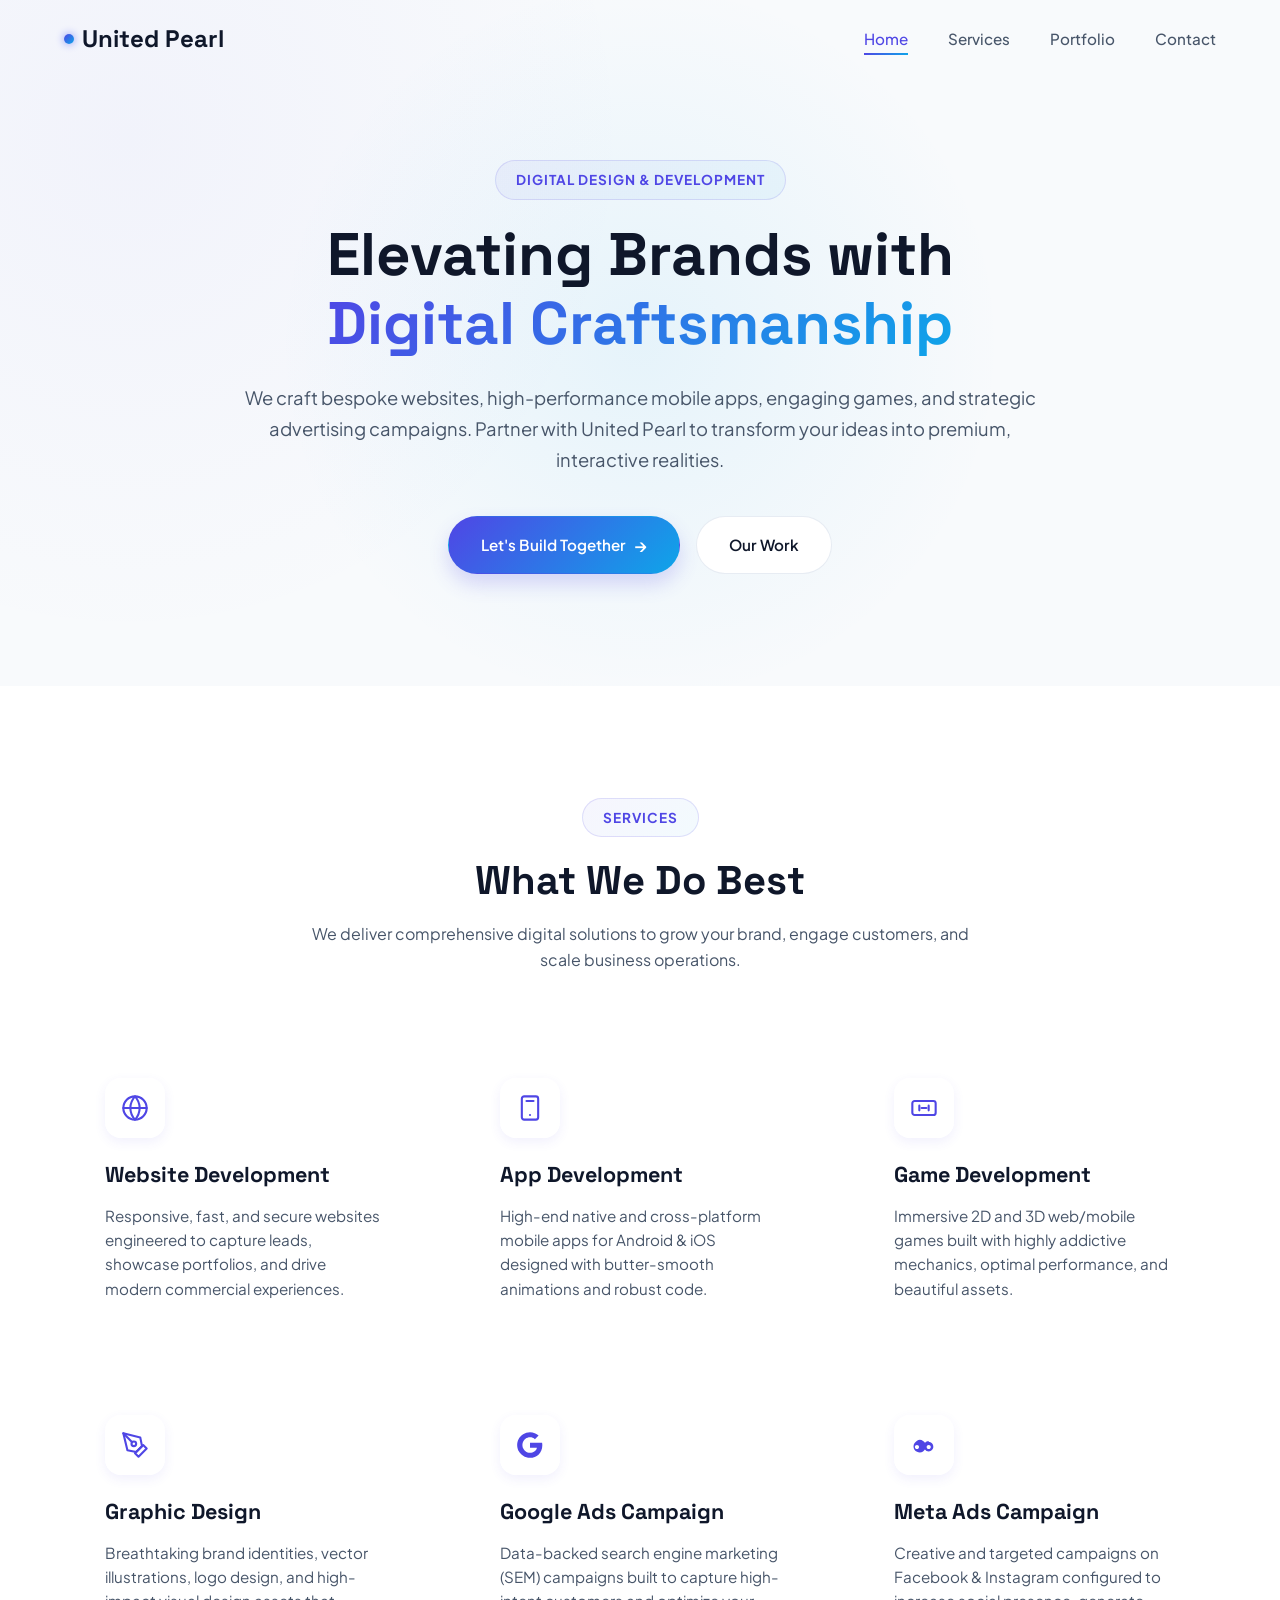
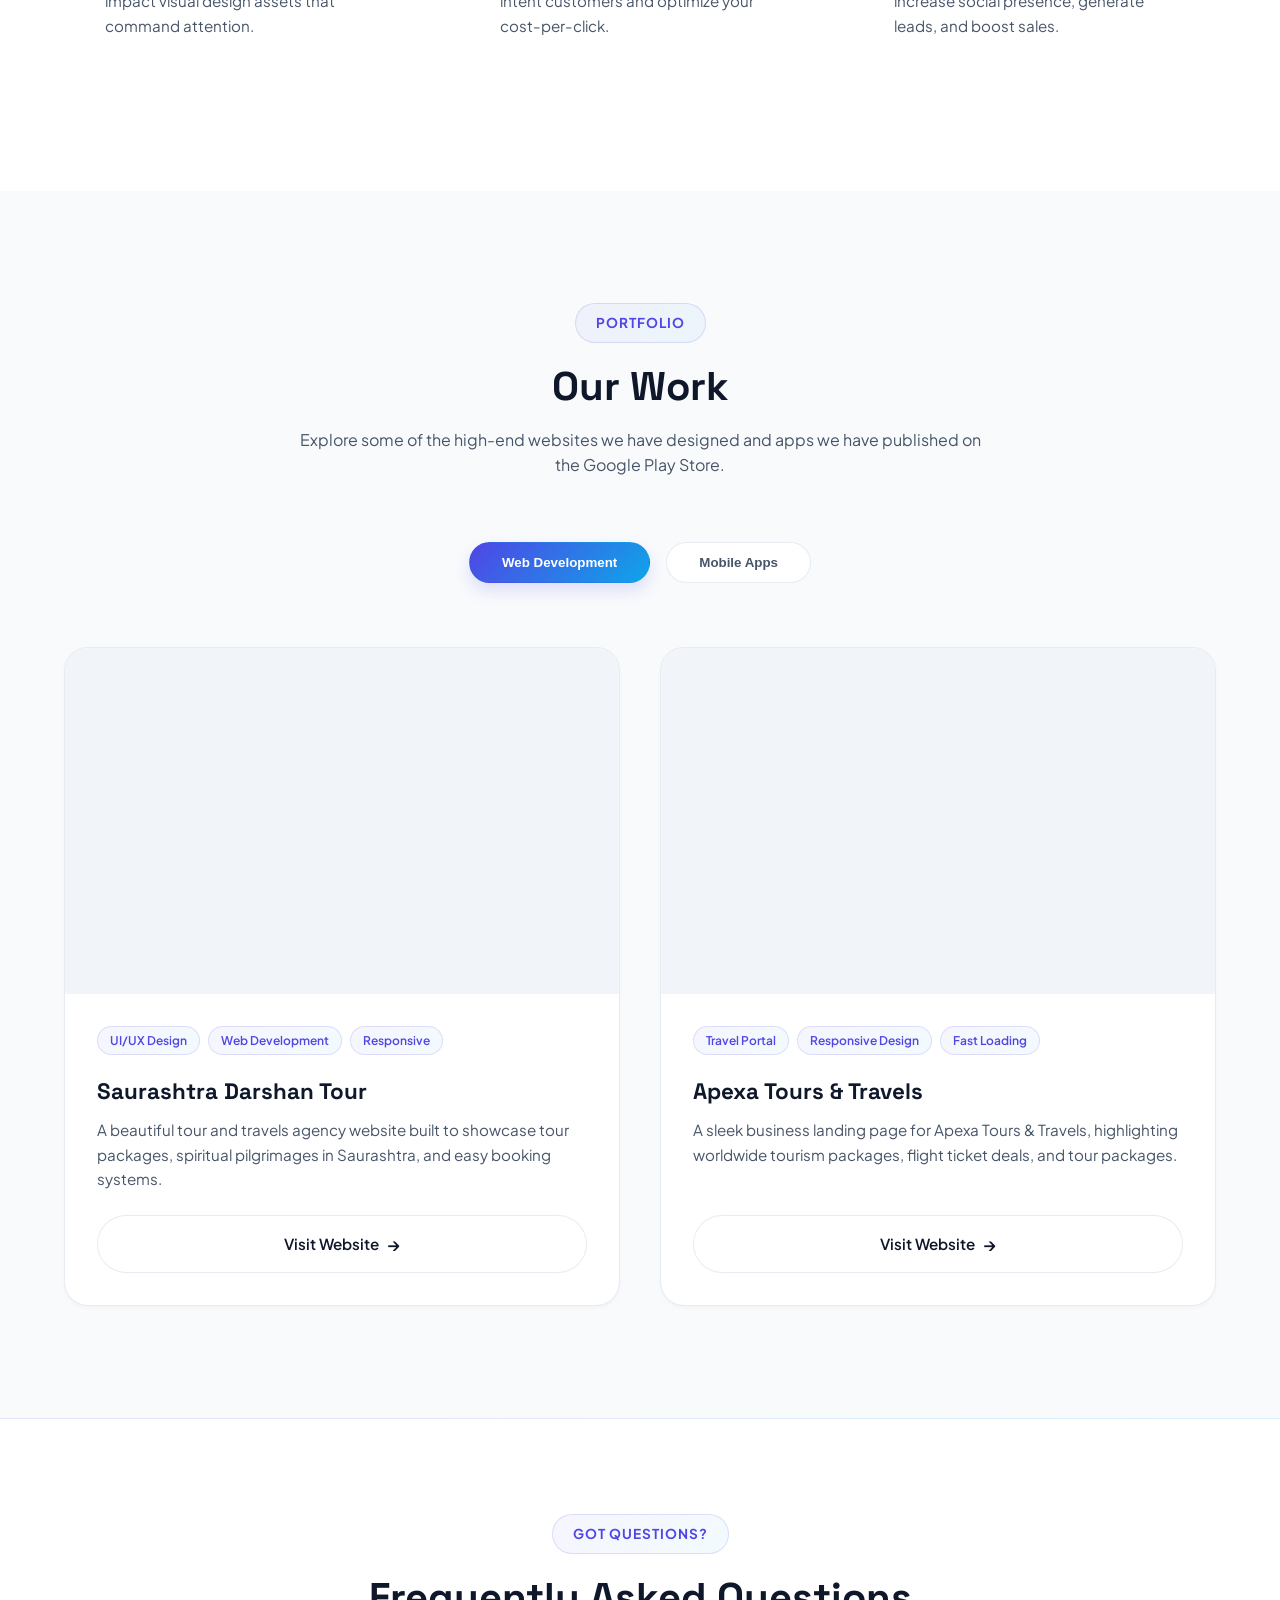
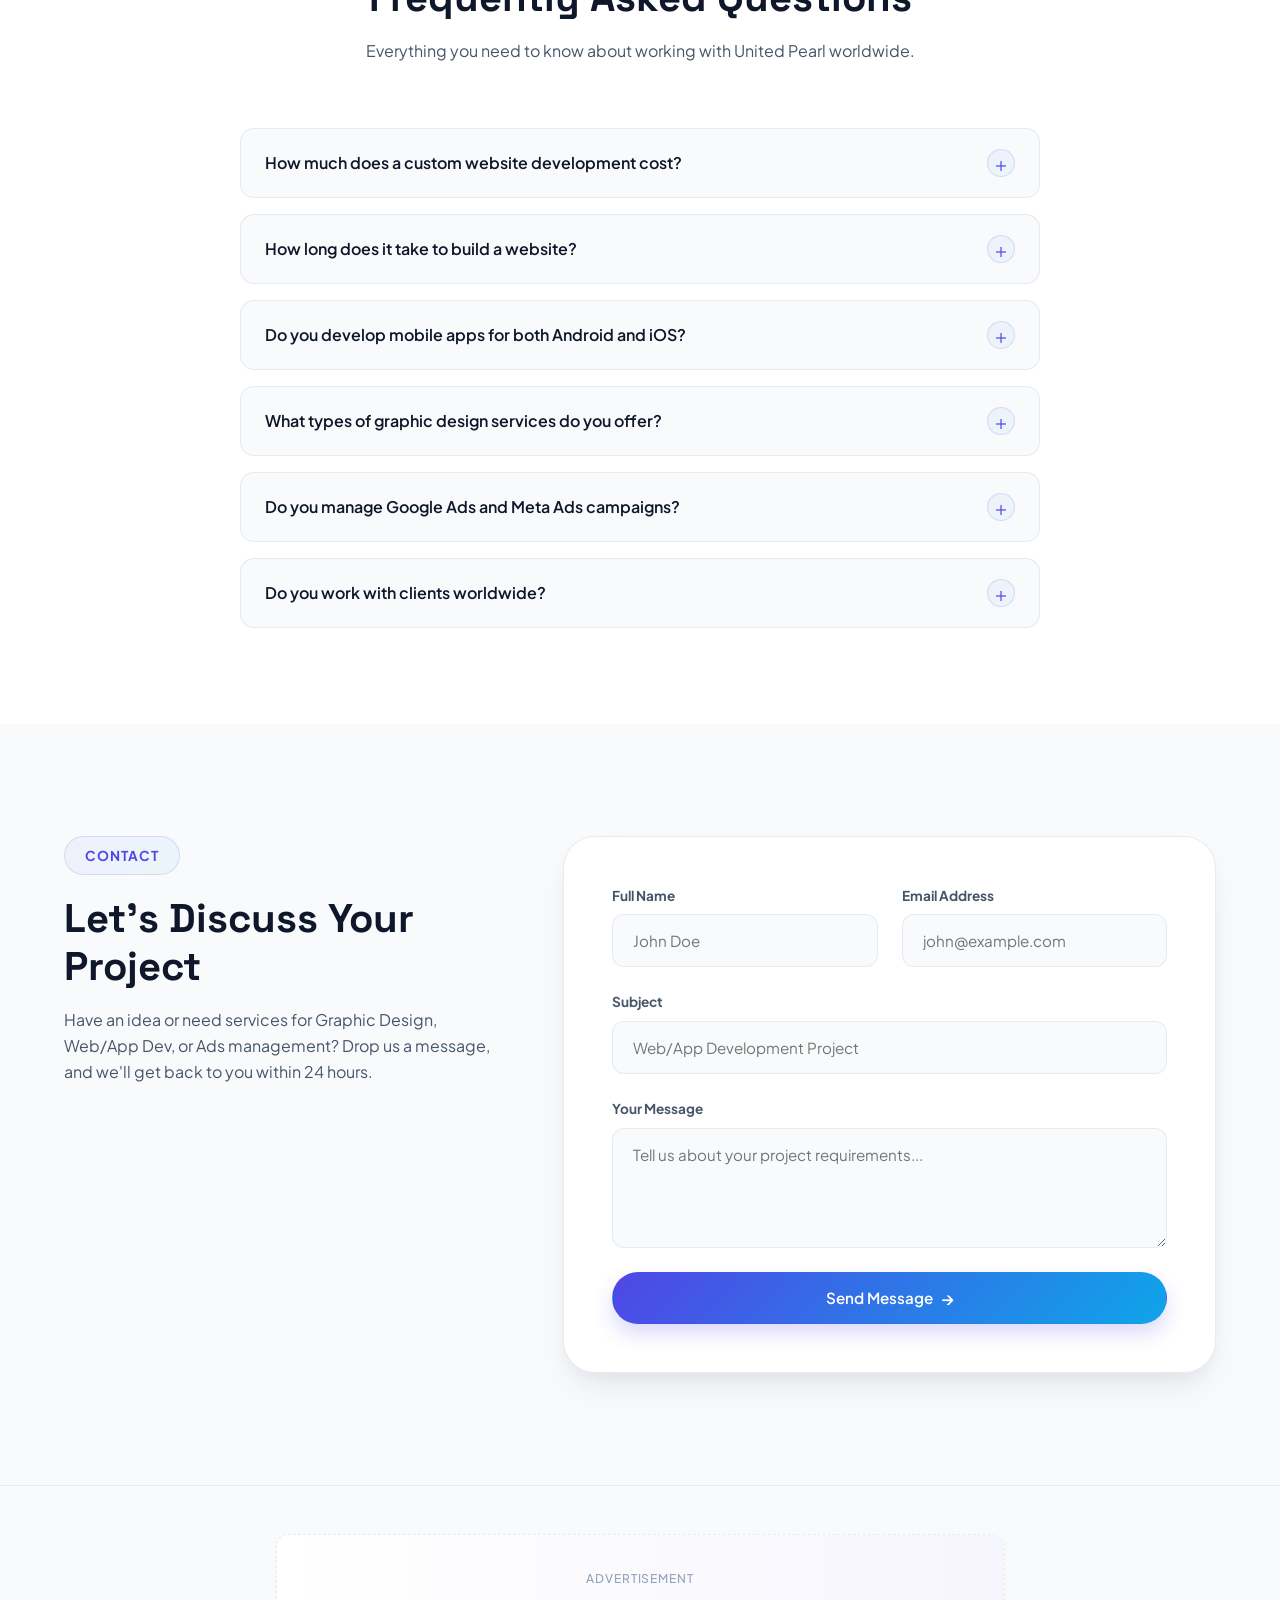
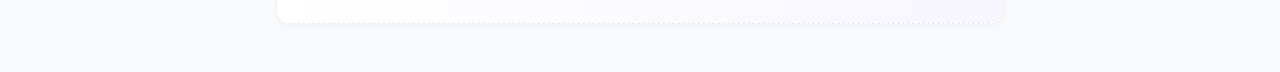
==== commit bda8eca5: "Performance: Add lazy loading, image dimensions, preload hints to fix CLS and LCP scores" ====
--- a/index.html
+++ b/index.html
@@ -230,6 +230,11 @@
 
   <!-- Google AdSense -->
   <script async src="https://pagead2.googlesyndication.com/pagead/js/adsbygoogle.js?client=ca-pub-5391210910914867" crossorigin="anonymous"></script>
+
+  <!-- Performance: Preload critical resources -->
+  <link rel="preload" href="style.css" as="style">
+  <link rel="dns-prefetch" href="//www.googletagmanager.com">
+  <link rel="dns-prefetch" href="//pagead2.googlesyndication.com">
 </head>
 <body>
 
@@ -364,7 +369,7 @@
           <!-- Web Project 1 -->
           <article class="web-card fade-up">
             <div class="web-preview">
-              <img src="assets/web_tour_mockup.png" alt="Saurashtra Darshan Tour Screenshot">
+              <img src="assets/web_tour_mockup.png" alt="Saurashtra Darshan Tour - Web Development Portfolio by United Pearl" width="800" height="500" loading="lazy" decoding="async">
             </div>
             <div class="web-card-content">
               <div class="web-tags">
@@ -384,7 +389,7 @@
           <!-- Web Project 2 -->
           <article class="web-card fade-up" style="transition-delay: 0.1s;">
             <div class="web-preview">
-              <img src="assets/web_apexa_mockup.png" alt="Apexa Tours & Travels Screenshot">
+              <img src="assets/web_apexa_mockup.png" alt="Apexa Tours and Travels Website - Web Development Portfolio by United Pearl" width="800" height="500" loading="lazy" decoding="async">
             </div>
             <div class="web-card-content">
               <div class="web-tags">
@@ -409,7 +414,7 @@
           <article class="app-card">
             <div class="app-header">
               <div class="app-icon">
-                <img src="assets/app_docreader_icon.png" alt="Document Reader Icon">
+                <img src="assets/app_docreader_icon.png" alt="Document Reader App by United Pearl" width="64" height="64" loading="lazy" decoding="async">
               </div>
               <div class="app-title-wrap">
                 <h3>Document Reader</h3>
@@ -439,7 +444,7 @@
           <article class="app-card">
             <div class="app-header">
               <div class="app-icon">
-                <img src="assets/app_invoice_icon.png" alt="Invoice & Billing Generator Icon">
+                <img src="assets/app_invoice_icon.png" alt="Invoice and Billing Generator App by United Pearl" width="64" height="64" loading="lazy" decoding="async">
               </div>
               <div class="app-title-wrap">
                 <h3>Invoice & Billing Generator</h3>
@@ -469,7 +474,7 @@
           <article class="app-card">
             <div class="app-header">
               <div class="app-icon">
-                <img src="assets/app_scanner_icon.png" alt="QR & Barcode Scanner Icon">
+                <img src="assets/app_scanner_icon.png" alt="QR and Barcode Scanner App by United Pearl" width="64" height="64" loading="lazy" decoding="async">
               </div>
               <div class="app-title-wrap">
                 <h3>QR & Barcode Scanner-Generator</h3>
--- a/style.css
+++ b/style.css
@@ -653,6 +653,7 @@
   object-fit: cover;
   object-position: top;
   transition: transform var(--transition-slow);
+  content-visibility: auto;
 }
 
 .web-card:hover .web-preview img {
--- a/style.css
+++ b/style.css
@@ -653,6 +653,7 @@
   object-fit: cover;
   object-position: top;
   transition: transform var(--transition-slow);
+  content-visibility: auto;
 }
 
 .web-card:hover .web-preview img {
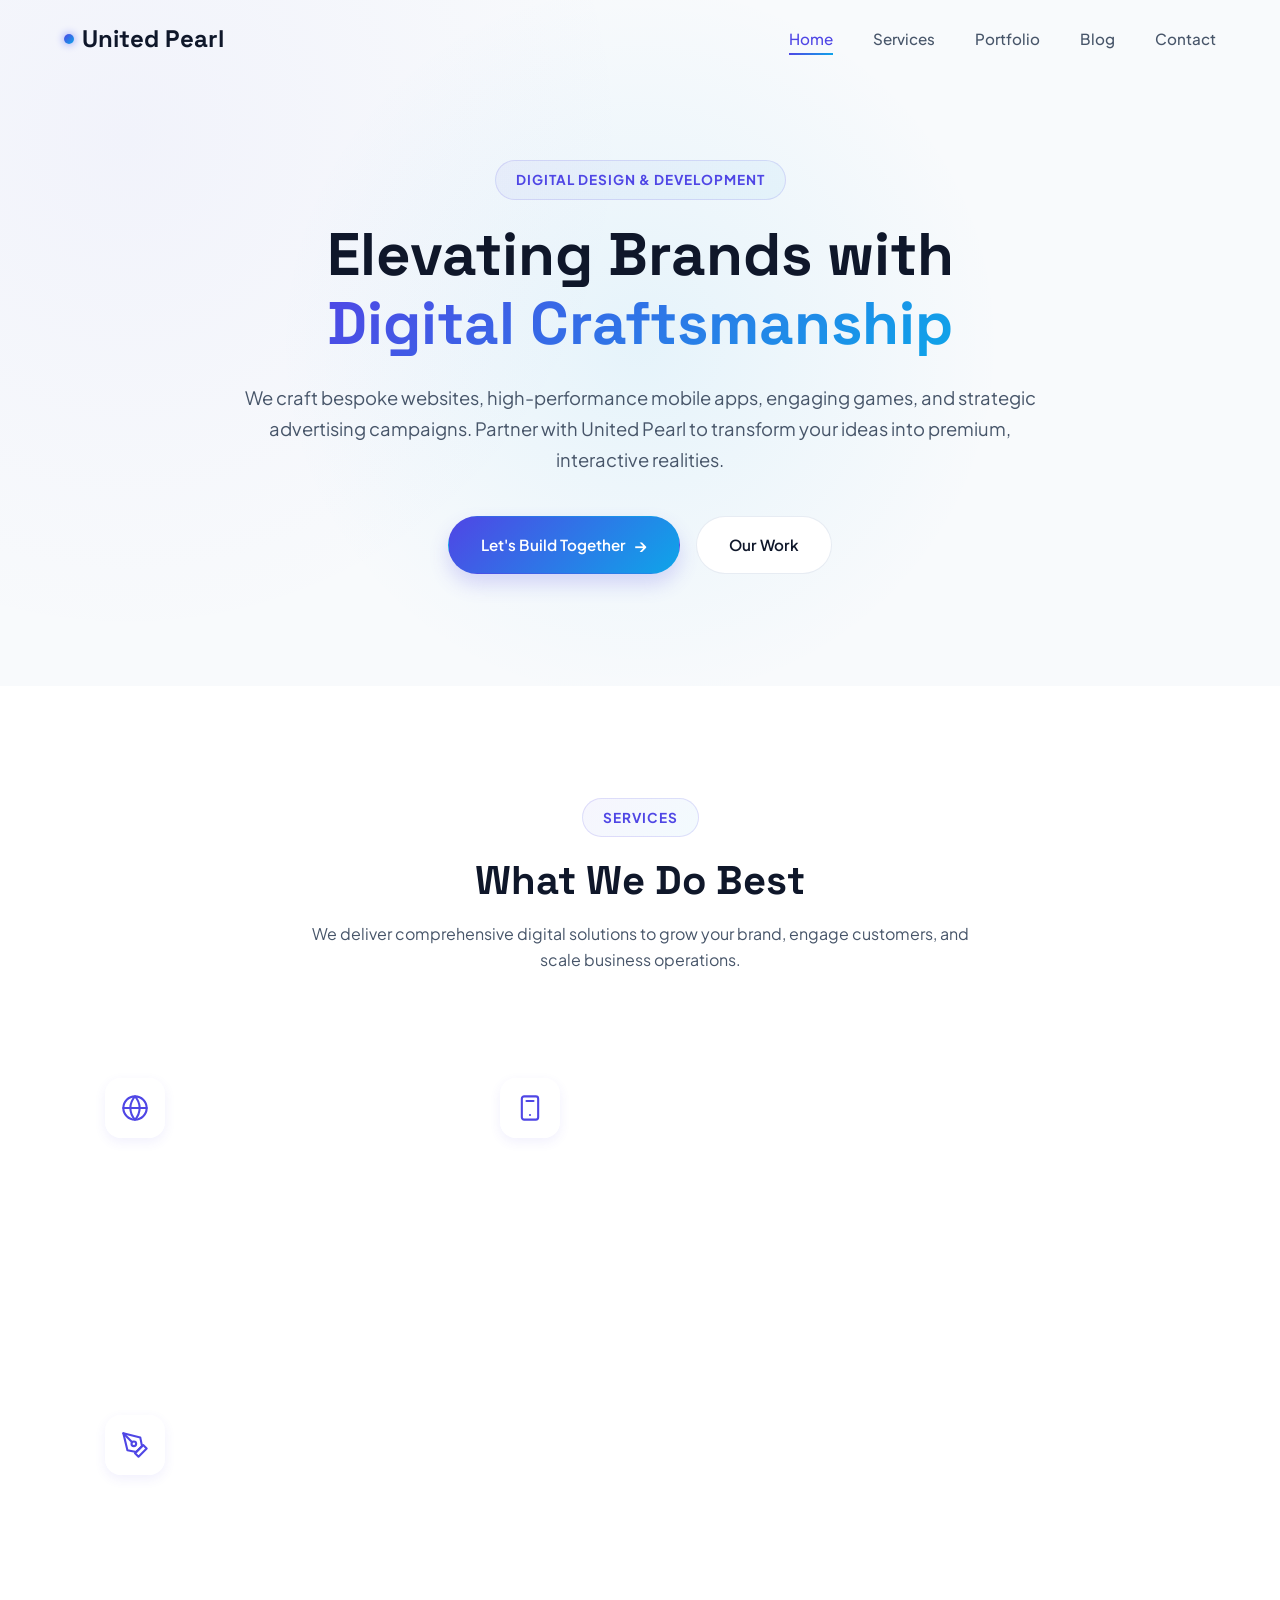
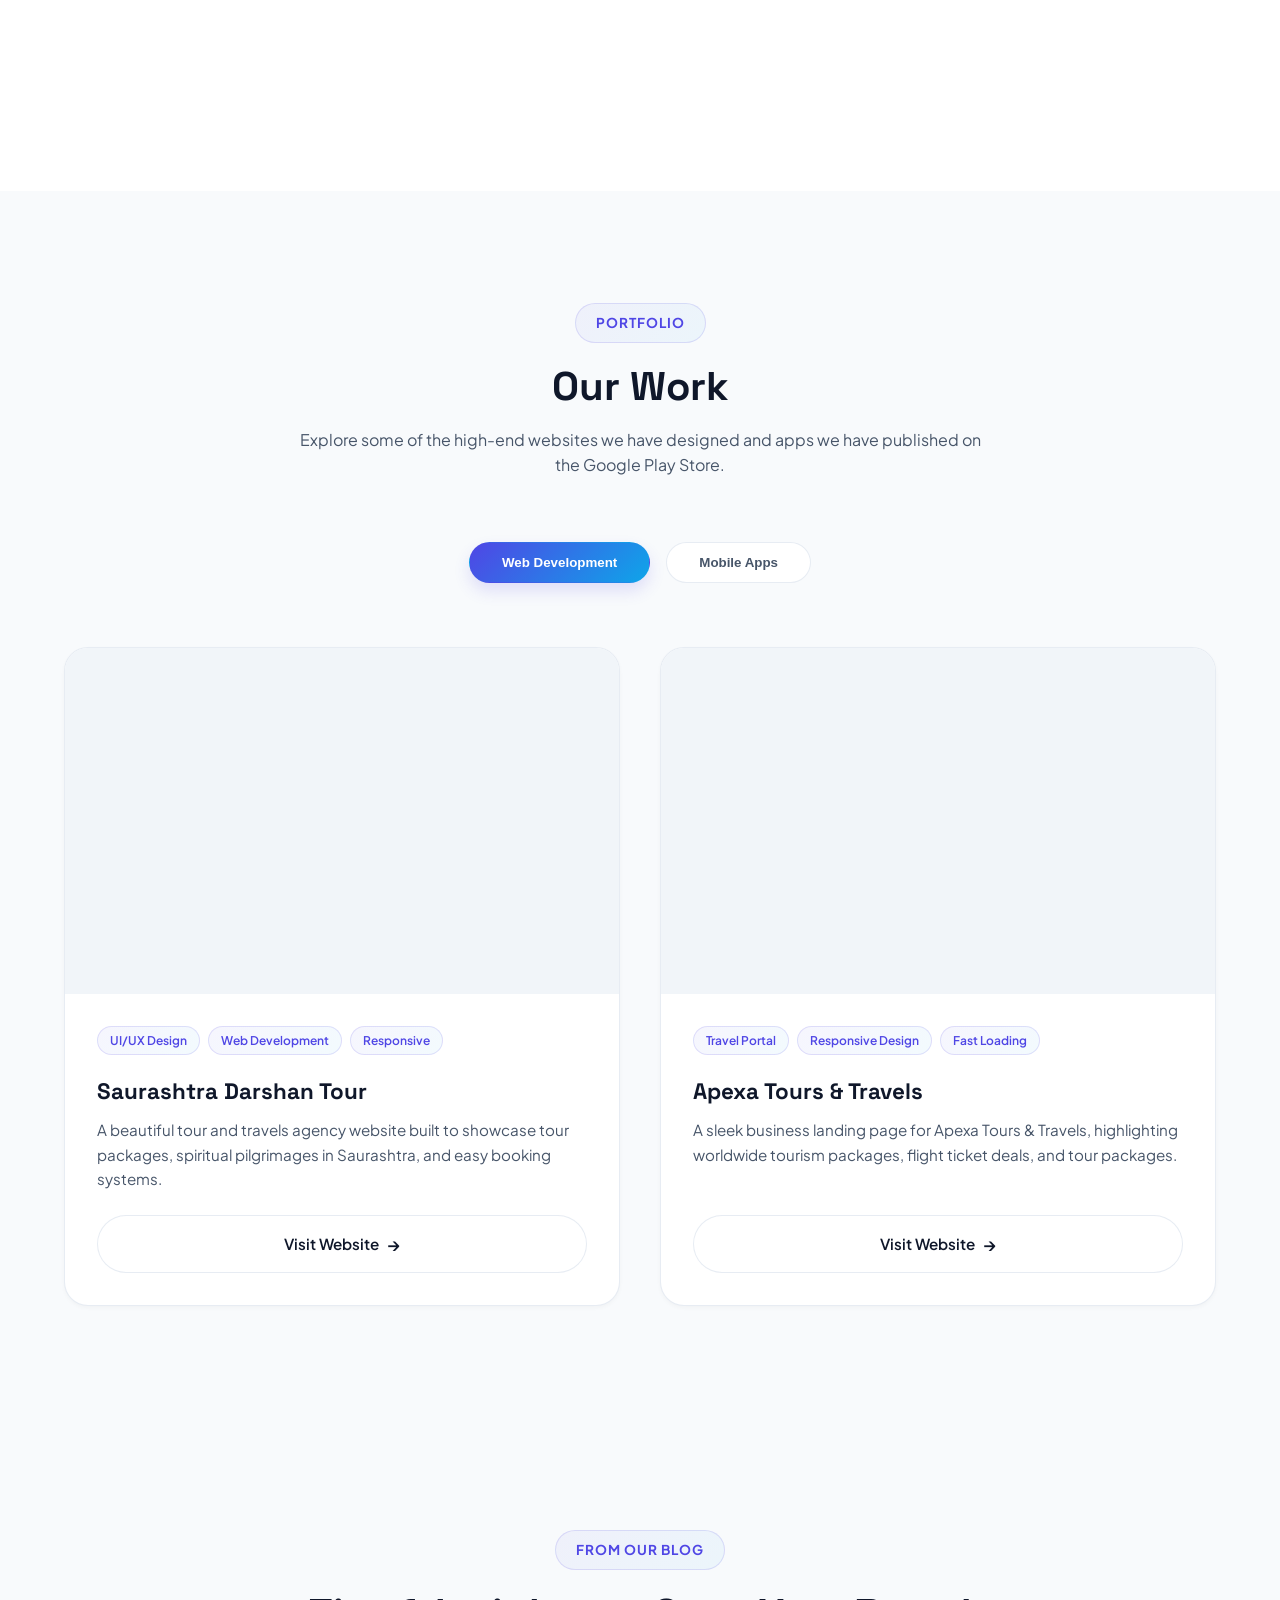
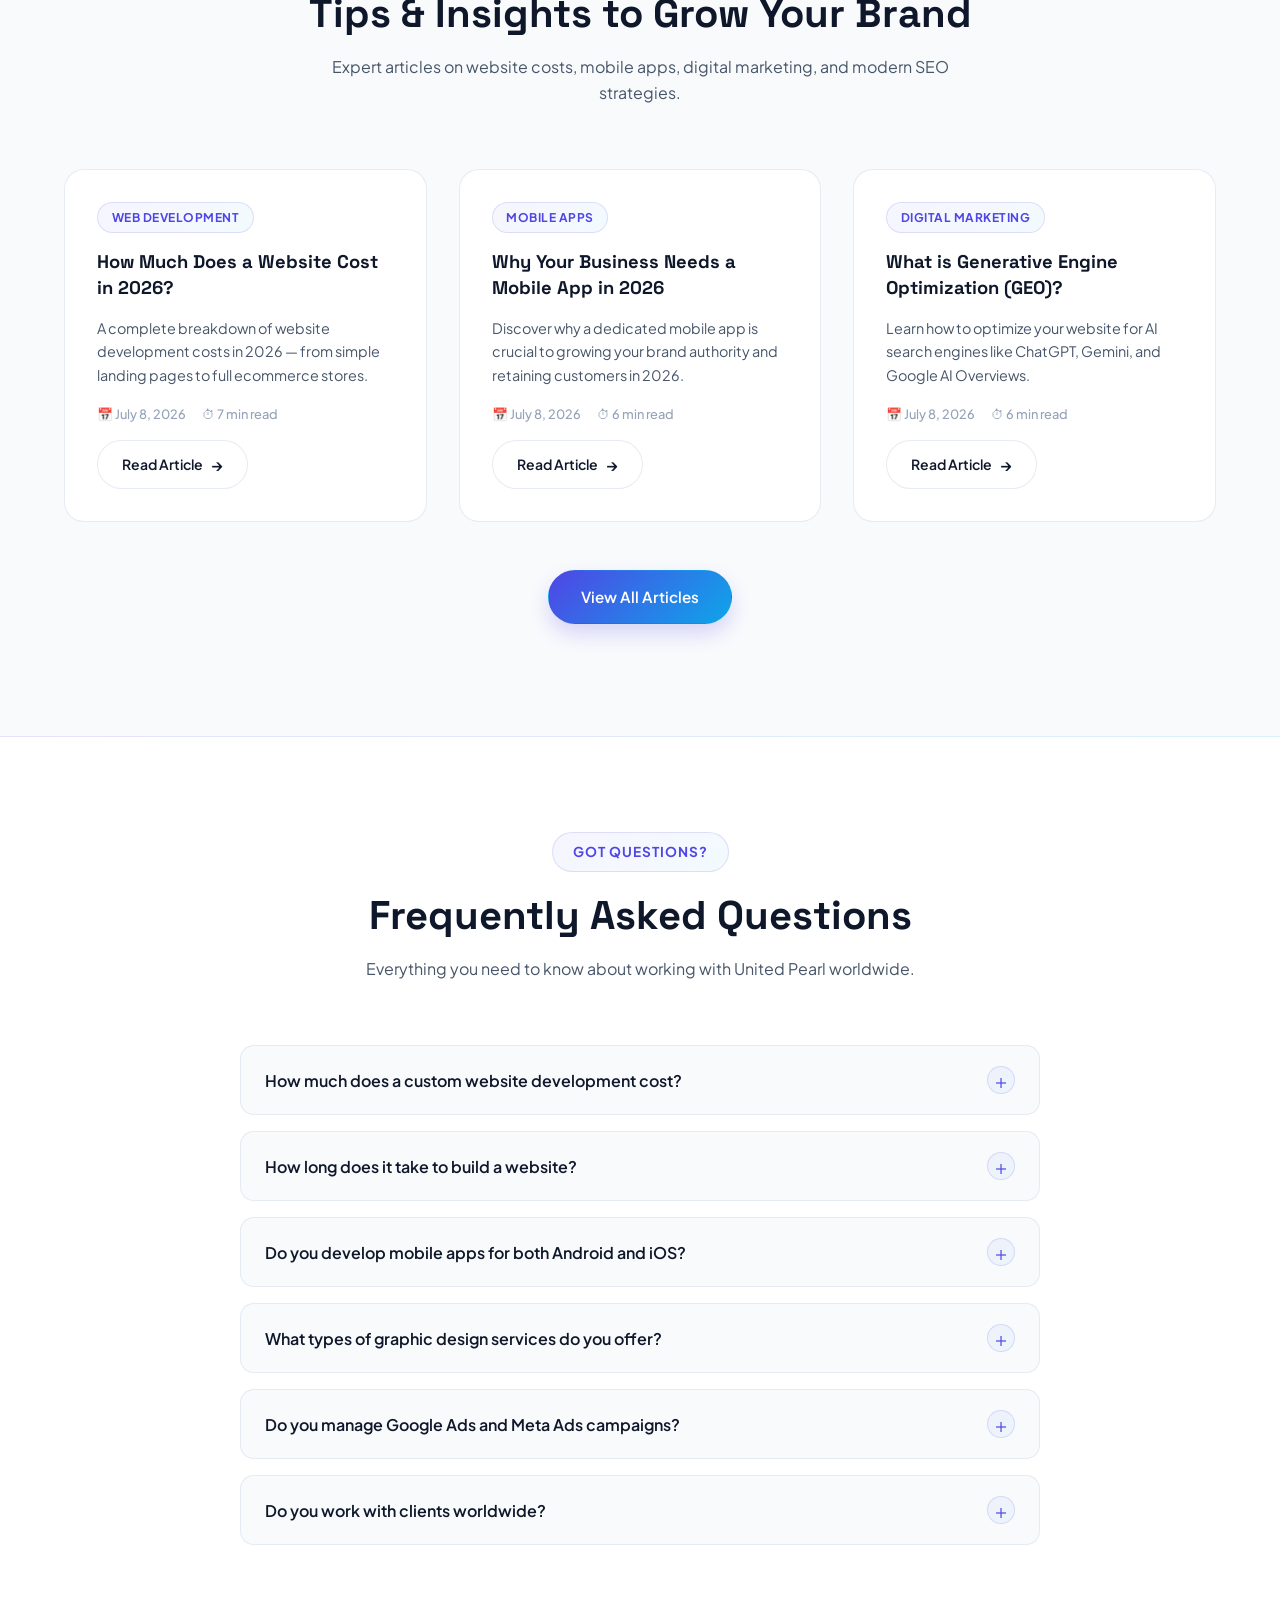
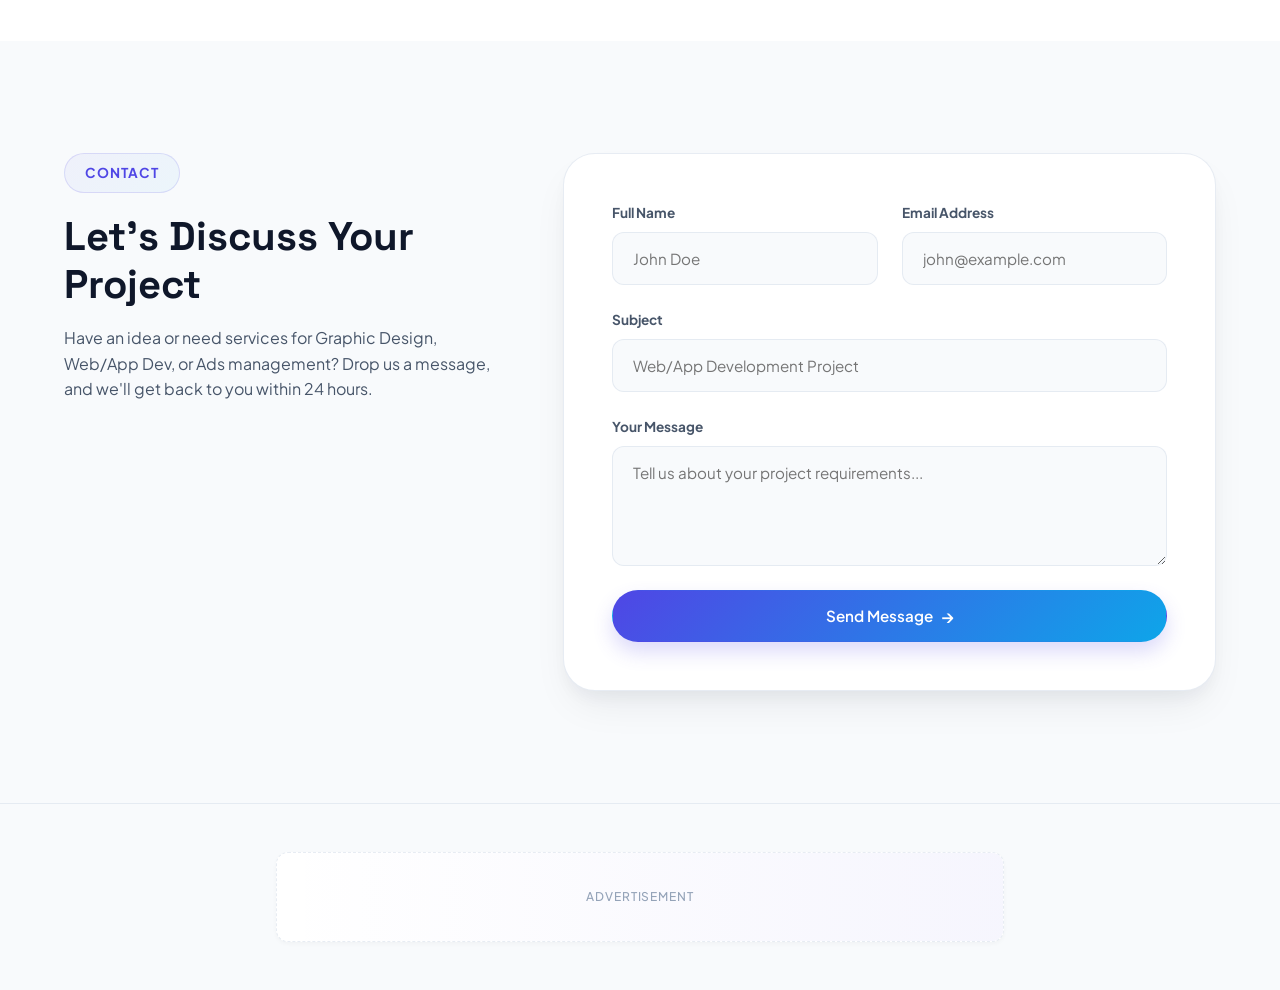
==== commit 1aefc0dc: "SEO: Implement full blog system with 6 highly-searched blog articles, blog listing page, preview gri" ====
--- a/index.html
+++ b/index.html
@@ -250,6 +250,7 @@
         <a href="#hero" class="nav-link active">Home</a>
         <a href="#services" class="nav-link">Services</a>
         <a href="#portfolio" class="nav-link">Portfolio</a>
+        <a href="blog/" class="nav-link">Blog</a>
         <a href="#contact" class="nav-link">Contact</a>
       </nav>
       
@@ -504,6 +505,58 @@
     </div>
   </section>
 
+  <!-- Blog Section (SEO: Internal Linking & Keywords) -->
+  <section id="blog" class="blog-section">
+    <div class="container">
+      <div class="section-title-wrap fade-up">
+        <span class="section-tag">From Our Blog</span>
+        <h2 class="section-title">Tips &amp; Insights to Grow Your Brand</h2>
+        <p>Expert articles on website costs, mobile apps, digital marketing, and modern SEO strategies.</p>
+      </div>
+
+      <div class="blog-grid fade-up">
+        <!-- Blog Card 1: Website Cost -->
+        <article class="blog-card">
+          <span class="blog-card-tag">Web Development</span>
+          <h3 class="blog-card-title">How Much Does a Website Cost in 2026?</h3>
+          <p class="blog-card-excerpt">A complete breakdown of website development costs in 2026 — from simple landing pages to full ecommerce stores.</p>
+          <div class="blog-card-meta">
+            <span>📅 July 8, 2026</span>
+            <span>⏱ 7 min read</span>
+          </div>
+          <a href="blog/how-much-does-a-website-cost.html" class="blog-card-link">Read Article <span class="btn-icon">→</span></a>
+        </article>
+
+        <!-- Blog Card 2: Mobile App Benefits -->
+        <article class="blog-card">
+          <span class="blog-card-tag">Mobile Apps</span>
+          <h3 class="blog-card-title">Why Your Business Needs a Mobile App in 2026</h3>
+          <p class="blog-card-excerpt">Discover why a dedicated mobile app is crucial to growing your brand authority and retaining customers in 2026.</p>
+          <div class="blog-card-meta">
+            <span>📅 July 8, 2026</span>
+            <span>⏱ 6 min read</span>
+          </div>
+          <a href="blog/why-your-business-needs-a-mobile-app.html" class="blog-card-link">Read Article <span class="btn-icon">→</span></a>
+        </article>
+
+        <!-- Blog Card 3: GEO vs SEO -->
+        <article class="blog-card">
+          <span class="blog-card-tag">Digital Marketing</span>
+          <h3 class="blog-card-title">What is Generative Engine Optimization (GEO)?</h3>
+          <p class="blog-card-excerpt">Learn how to optimize your website for AI search engines like ChatGPT, Gemini, and Google AI Overviews.</p>
+          <div class="blog-card-meta">
+            <span>📅 July 8, 2026</span>
+            <span>⏱ 6 min read</span>
+          </div>
+          <a href="blog/what-is-generative-engine-optimization-geo.html" class="blog-card-link">Read Article <span class="btn-icon">→</span></a>
+        </article>
+      </div>
+
+      <div class="blog-section-cta fade-up">
+        <a href="blog/" class="btn btn-primary">View All Articles</a>
+      </div>
+    </div>
+  </section>
 
   <!-- FAQ Section (SEO: Featured Snippets & AI Citations) -->
   <section id="faq" class="faq-section">
--- a/style.css
+++ b/style.css
@@ -1387,3 +1387,552 @@
   }
 }
 
+/* ===================================================
+   BLOG SECTION — Main site preview cards
+   =================================================== */
+.blog-section {
+  padding: 7rem 0;
+  background: var(--bg-primary);
+  position: relative;
+}
+
+.blog-grid {
+  display: grid;
+  grid-template-columns: repeat(3, 1fr);
+  gap: 2rem;
+  margin-bottom: 3rem;
+}
+
+.blog-card {
+  background: var(--bg-secondary);
+  border: 1px solid var(--border-color);
+  border-radius: 1.25rem;
+  padding: 2rem;
+  display: flex;
+  flex-direction: column;
+  gap: 1rem;
+  transition: all var(--transition-normal);
+  position: relative;
+  overflow: hidden;
+}
+
+.blog-card::before {
+  content: '';
+  position: absolute;
+  top: 0;
+  left: 0;
+  right: 0;
+  height: 3px;
+  background: var(--gradient-main);
+  opacity: 0;
+  transition: opacity var(--transition-normal);
+}
+
+.blog-card:hover {
+  border-color: var(--border-glow);
+  box-shadow: var(--shadow-lg);
+  transform: translateY(-6px);
+}
+
+.blog-card:hover::before {
+  opacity: 1;
+}
+
+.blog-card-tag {
+  display: inline-block;
+  padding: 0.3rem 0.85rem;
+  background: var(--gradient-soft);
+  border: 1px solid var(--border-glow);
+  color: var(--primary);
+  border-radius: 20px;
+  font-size: 0.75rem;
+  font-weight: 700;
+  text-transform: uppercase;
+  letter-spacing: 0.5px;
+  width: fit-content;
+}
+
+.blog-card-title {
+  font-size: 1.15rem;
+  font-weight: 700;
+  color: var(--text-primary);
+  font-family: var(--font-heading);
+  line-height: 1.4;
+  transition: color var(--transition-fast);
+}
+
+.blog-card:hover .blog-card-title {
+  color: var(--primary);
+}
+
+.blog-card-excerpt {
+  color: var(--text-secondary);
+  font-size: 0.9rem;
+  line-height: 1.65;
+  flex: 1;
+}
+
+.blog-card-meta {
+  display: flex;
+  align-items: center;
+  gap: 1rem;
+  font-size: 0.8rem;
+  color: var(--text-muted);
+  font-weight: 500;
+}
+
+.blog-card-meta span {
+  display: flex;
+  align-items: center;
+  gap: 0.35rem;
+}
+
+.blog-card-link {
+  display: inline-flex;
+  align-items: center;
+  gap: 0.5rem;
+  padding: 0.65rem 1.5rem;
+  border-radius: 30px;
+  font-weight: 600;
+  font-size: 0.875rem;
+  background: var(--bg-secondary);
+  color: var(--text-primary);
+  border: 1px solid var(--border-color);
+  transition: all var(--transition-normal);
+  width: fit-content;
+  text-decoration: none;
+  font-family: var(--font-body);
+}
+
+.blog-card-link:hover {
+  border-color: var(--primary);
+  color: var(--primary);
+  background: rgba(79, 70, 229, 0.04);
+  transform: translateX(4px);
+}
+
+.blog-card-link .btn-icon {
+  font-size: 1rem;
+  margin-left: 0;
+  transition: transform var(--transition-fast);
+}
+
+.blog-card-link:hover .btn-icon {
+  transform: translateX(4px);
+}
+
+.blog-section-cta {
+  text-align: center;
+  margin-top: 1rem;
+}
+
+/* ===================================================
+   BLOG LISTING PAGE (blog/index.html)
+   =================================================== */
+.blog-listing-hero {
+  padding: 10rem 0 5rem;
+  background: radial-gradient(circle at 60% 30%, rgba(79, 70, 229, 0.07) 0%, transparent 60%),
+              radial-gradient(circle at 20% 80%, rgba(14, 165, 233, 0.05) 0%, transparent 50%);
+  text-align: center;
+}
+
+.blog-listing-hero .section-tag {
+  margin-bottom: 1.5rem;
+}
+
+.blog-listing-hero h1 {
+  font-size: 3rem;
+  margin-bottom: 1.25rem;
+}
+
+.blog-listing-hero p {
+  font-size: 1.1rem;
+  color: var(--text-secondary);
+  max-width: 600px;
+  margin: 0 auto;
+}
+
+.blog-listing-grid {
+  padding: 4rem 0 7rem;
+  background: var(--bg-primary);
+}
+
+/* ===================================================
+   INDIVIDUAL BLOG POST PAGE STYLES
+   =================================================== */
+.blog-post-hero {
+  padding: 9rem 0 4rem;
+  background: var(--bg-secondary);
+  border-bottom: 1px solid var(--border-color);
+}
+
+.blog-post-breadcrumb {
+  display: flex;
+  align-items: center;
+  gap: 0.5rem;
+  font-size: 0.85rem;
+  color: var(--text-muted);
+  margin-bottom: 1.5rem;
+}
+
+.blog-post-breadcrumb a {
+  color: var(--primary);
+  text-decoration: none;
+  font-weight: 500;
+}
+
+.blog-post-breadcrumb a:hover {
+  text-decoration: underline;
+}
+
+.blog-post-breadcrumb .sep {
+  color: var(--text-muted);
+}
+
+.blog-post-tag {
+  display: inline-block;
+  padding: 0.35rem 1rem;
+  background: var(--gradient-soft);
+  border: 1px solid var(--border-glow);
+  color: var(--primary);
+  border-radius: 20px;
+  font-size: 0.8rem;
+  font-weight: 700;
+  text-transform: uppercase;
+  letter-spacing: 0.5px;
+  margin-bottom: 1.25rem;
+}
+
+.blog-post-title {
+  font-size: 2.75rem;
+  line-height: 1.2;
+  margin-bottom: 1.5rem;
+  max-width: 800px;
+}
+
+.blog-post-meta {
+  display: flex;
+  align-items: center;
+  gap: 1.5rem;
+  font-size: 0.875rem;
+  color: var(--text-muted);
+  font-weight: 500;
+  flex-wrap: wrap;
+}
+
+.blog-post-meta span {
+  display: flex;
+  align-items: center;
+  gap: 0.4rem;
+}
+
+/* Article Content */
+.blog-post-body {
+  padding: 5rem 0;
+  background: var(--bg-primary);
+}
+
+.blog-post-layout {
+  display: grid;
+  grid-template-columns: 1fr 300px;
+  gap: 4rem;
+  max-width: 1100px;
+  margin: 0 auto;
+}
+
+.blog-post-content {
+  font-size: 1.05rem;
+  line-height: 1.85;
+  color: var(--text-secondary);
+}
+
+.blog-post-content h2 {
+  font-size: 1.75rem;
+  color: var(--text-primary);
+  margin: 2.5rem 0 1rem;
+  padding-bottom: 0.5rem;
+  border-bottom: 2px solid var(--border-color);
+}
+
+.blog-post-content h3 {
+  font-size: 1.3rem;
+  color: var(--text-primary);
+  margin: 2rem 0 0.75rem;
+}
+
+.blog-post-content p {
+  margin-bottom: 1.5rem;
+  color: var(--text-secondary);
+}
+
+.blog-post-content ul,
+.blog-post-content ol {
+  margin: 1rem 0 1.5rem 1.5rem;
+  display: flex;
+  flex-direction: column;
+  gap: 0.5rem;
+}
+
+.blog-post-content li {
+  color: var(--text-secondary);
+  line-height: 1.7;
+}
+
+.blog-post-content strong {
+  color: var(--text-primary);
+  font-weight: 600;
+}
+
+.blog-post-content a {
+  color: var(--primary);
+  text-decoration: underline;
+  text-underline-offset: 3px;
+}
+
+.blog-post-content a:hover {
+  color: var(--primary-light);
+}
+
+/* Pricing / info table inside blog */
+.blog-table {
+  width: 100%;
+  border-collapse: collapse;
+  margin: 2rem 0;
+  font-size: 0.95rem;
+  border-radius: 12px;
+  overflow: hidden;
+  box-shadow: var(--shadow-sm);
+}
+
+.blog-table th {
+  background: var(--gradient-main);
+  color: #fff;
+  padding: 1rem 1.25rem;
+  text-align: left;
+  font-weight: 600;
+  font-family: var(--font-heading);
+}
+
+.blog-table td {
+  padding: 0.875rem 1.25rem;
+  color: var(--text-secondary);
+  border-bottom: 1px solid var(--border-color);
+}
+
+.blog-table tr:last-child td {
+  border-bottom: none;
+}
+
+.blog-table tr:nth-child(even) td {
+  background: rgba(79, 70, 229, 0.02);
+}
+
+/* CTA Box inside article */
+.blog-cta-box {
+  background: linear-gradient(135deg, rgba(79, 70, 229, 0.07) 0%, rgba(14, 165, 233, 0.07) 100%);
+  border: 1px solid var(--border-glow);
+  border-radius: 1.25rem;
+  padding: 2.5rem;
+  text-align: center;
+  margin: 3rem 0;
+}
+
+.blog-cta-box h3 {
+  font-size: 1.5rem;
+  color: var(--text-primary);
+  margin-bottom: 0.75rem;
+}
+
+.blog-cta-box p {
+  color: var(--text-secondary);
+  margin-bottom: 1.5rem;
+  font-size: 0.95rem;
+}
+
+/* Sidebar */
+.blog-sidebar {
+  display: flex;
+  flex-direction: column;
+  gap: 2rem;
+}
+
+.sidebar-widget {
+  background: var(--bg-secondary);
+  border: 1px solid var(--border-color);
+  border-radius: 1.25rem;
+  padding: 1.75rem;
+}
+
+.sidebar-widget h4 {
+  font-size: 1rem;
+  font-weight: 700;
+  color: var(--text-primary);
+  margin-bottom: 1.25rem;
+  padding-bottom: 0.75rem;
+  border-bottom: 2px solid var(--border-color);
+  font-family: var(--font-heading);
+}
+
+.sidebar-related-list {
+  display: flex;
+  flex-direction: column;
+  gap: 1rem;
+  list-style: none;
+  padding: 0;
+  margin: 0;
+}
+
+.sidebar-related-list li a {
+  color: var(--text-secondary);
+  font-size: 0.875rem;
+  font-weight: 500;
+  line-height: 1.5;
+  text-decoration: none;
+  transition: color var(--transition-fast);
+  display: block;
+}
+
+.sidebar-related-list li a:hover {
+  color: var(--primary);
+}
+
+.sidebar-cta {
+  background: var(--gradient-main);
+  border-radius: 1.25rem;
+  padding: 1.75rem;
+  text-align: center;
+  color: #fff;
+}
+
+.sidebar-cta h4 {
+  color: #fff;
+  font-size: 1.1rem;
+  margin-bottom: 0.75rem;
+  font-family: var(--font-heading);
+  border-bottom: none;
+  padding-bottom: 0;
+}
+
+.sidebar-cta p {
+  color: rgba(255,255,255,0.85);
+  font-size: 0.875rem;
+  margin-bottom: 1.25rem;
+}
+
+.sidebar-cta .btn {
+  background: #fff;
+  color: var(--primary);
+  font-weight: 700;
+  width: 100%;
+  border: none;
+  font-size: 0.875rem;
+  padding: 0.75rem 1.5rem;
+}
+
+.sidebar-cta .btn:hover {
+  background: rgba(255,255,255,0.9);
+  transform: translateY(-2px);
+}
+
+/* Blog post tags/share section */
+.blog-post-footer {
+  margin-top: 3rem;
+  padding-top: 2rem;
+  border-top: 1px solid var(--border-color);
+  display: flex;
+  align-items: center;
+  justify-content: space-between;
+  flex-wrap: wrap;
+  gap: 1rem;
+}
+
+.back-to-blog {
+  display: inline-flex;
+  align-items: center;
+  gap: 0.5rem;
+  color: var(--primary);
+  font-weight: 600;
+  font-size: 0.9rem;
+  text-decoration: none;
+  transition: gap var(--transition-fast);
+}
+
+.back-to-blog:hover {
+  gap: 0.75rem;
+}
+
+/* Related posts section (below article) */
+.blog-related {
+  padding: 5rem 0 7rem;
+  background: var(--bg-secondary);
+  border-top: 1px solid var(--border-color);
+}
+
+.blog-related .section-title-wrap {
+  margin-bottom: 2.5rem;
+  text-align: left;
+}
+
+.blog-related .section-title-wrap h2 {
+  font-size: 1.75rem;
+}
+
+/* ===================================================
+   RESPONSIVE — Blog
+   =================================================== */
+@media (max-width: 1024px) {
+  .blog-grid {
+    grid-template-columns: repeat(2, 1fr);
+  }
+
+  .blog-post-layout {
+    grid-template-columns: 1fr;
+    gap: 3rem;
+  }
+
+  .blog-sidebar {
+    flex-direction: row;
+    flex-wrap: wrap;
+  }
+
+  .sidebar-widget,
+  .sidebar-cta {
+    flex: 1 1 280px;
+  }
+}
+
+@media (max-width: 768px) {
+  .blog-grid {
+    grid-template-columns: 1fr;
+  }
+
+  .blog-post-title {
+    font-size: 1.9rem;
+  }
+
+  .blog-listing-hero h1 {
+    font-size: 2rem;
+  }
+
+  .blog-post-content h2 {
+    font-size: 1.4rem;
+  }
+
+  .blog-table {
+    font-size: 0.85rem;
+  }
+
+  .blog-table th,
+  .blog-table td {
+    padding: 0.65rem 0.85rem;
+  }
+
+  .blog-post-meta {
+    gap: 1rem;
+  }
+
+  .blog-related .section-title-wrap {
+    text-align: center;
+  }
+}
+
--- a/style.css
+++ b/style.css
@@ -1387,3 +1387,552 @@
   }
 }
 
+/* ===================================================
+   BLOG SECTION — Main site preview cards
+   =================================================== */
+.blog-section {
+  padding: 7rem 0;
+  background: var(--bg-primary);
+  position: relative;
+}
+
+.blog-grid {
+  display: grid;
+  grid-template-columns: repeat(3, 1fr);
+  gap: 2rem;
+  margin-bottom: 3rem;
+}
+
+.blog-card {
+  background: var(--bg-secondary);
+  border: 1px solid var(--border-color);
+  border-radius: 1.25rem;
+  padding: 2rem;
+  display: flex;
+  flex-direction: column;
+  gap: 1rem;
+  transition: all var(--transition-normal);
+  position: relative;
+  overflow: hidden;
+}
+
+.blog-card::before {
+  content: '';
+  position: absolute;
+  top: 0;
+  left: 0;
+  right: 0;
+  height: 3px;
+  background: var(--gradient-main);
+  opacity: 0;
+  transition: opacity var(--transition-normal);
+}
+
+.blog-card:hover {
+  border-color: var(--border-glow);
+  box-shadow: var(--shadow-lg);
+  transform: translateY(-6px);
+}
+
+.blog-card:hover::before {
+  opacity: 1;
+}
+
+.blog-card-tag {
+  display: inline-block;
+  padding: 0.3rem 0.85rem;
+  background: var(--gradient-soft);
+  border: 1px solid var(--border-glow);
+  color: var(--primary);
+  border-radius: 20px;
+  font-size: 0.75rem;
+  font-weight: 700;
+  text-transform: uppercase;
+  letter-spacing: 0.5px;
+  width: fit-content;
+}
+
+.blog-card-title {
+  font-size: 1.15rem;
+  font-weight: 700;
+  color: var(--text-primary);
+  font-family: var(--font-heading);
+  line-height: 1.4;
+  transition: color var(--transition-fast);
+}
+
+.blog-card:hover .blog-card-title {
+  color: var(--primary);
+}
+
+.blog-card-excerpt {
+  color: var(--text-secondary);
+  font-size: 0.9rem;
+  line-height: 1.65;
+  flex: 1;
+}
+
+.blog-card-meta {
+  display: flex;
+  align-items: center;
+  gap: 1rem;
+  font-size: 0.8rem;
+  color: var(--text-muted);
+  font-weight: 500;
+}
+
+.blog-card-meta span {
+  display: flex;
+  align-items: center;
+  gap: 0.35rem;
+}
+
+.blog-card-link {
+  display: inline-flex;
+  align-items: center;
+  gap: 0.5rem;
+  padding: 0.65rem 1.5rem;
+  border-radius: 30px;
+  font-weight: 600;
+  font-size: 0.875rem;
+  background: var(--bg-secondary);
+  color: var(--text-primary);
+  border: 1px solid var(--border-color);
+  transition: all var(--transition-normal);
+  width: fit-content;
+  text-decoration: none;
+  font-family: var(--font-body);
+}
+
+.blog-card-link:hover {
+  border-color: var(--primary);
+  color: var(--primary);
+  background: rgba(79, 70, 229, 0.04);
+  transform: translateX(4px);
+}
+
+.blog-card-link .btn-icon {
+  font-size: 1rem;
+  margin-left: 0;
+  transition: transform var(--transition-fast);
+}
+
+.blog-card-link:hover .btn-icon {
+  transform: translateX(4px);
+}
+
+.blog-section-cta {
+  text-align: center;
+  margin-top: 1rem;
+}
+
+/* ===================================================
+   BLOG LISTING PAGE (blog/index.html)
+   =================================================== */
+.blog-listing-hero {
+  padding: 10rem 0 5rem;
+  background: radial-gradient(circle at 60% 30%, rgba(79, 70, 229, 0.07) 0%, transparent 60%),
+              radial-gradient(circle at 20% 80%, rgba(14, 165, 233, 0.05) 0%, transparent 50%);
+  text-align: center;
+}
+
+.blog-listing-hero .section-tag {
+  margin-bottom: 1.5rem;
+}
+
+.blog-listing-hero h1 {
+  font-size: 3rem;
+  margin-bottom: 1.25rem;
+}
+
+.blog-listing-hero p {
+  font-size: 1.1rem;
+  color: var(--text-secondary);
+  max-width: 600px;
+  margin: 0 auto;
+}
+
+.blog-listing-grid {
+  padding: 4rem 0 7rem;
+  background: var(--bg-primary);
+}
+
+/* ===================================================
+   INDIVIDUAL BLOG POST PAGE STYLES
+   =================================================== */
+.blog-post-hero {
+  padding: 9rem 0 4rem;
+  background: var(--bg-secondary);
+  border-bottom: 1px solid var(--border-color);
+}
+
+.blog-post-breadcrumb {
+  display: flex;
+  align-items: center;
+  gap: 0.5rem;
+  font-size: 0.85rem;
+  color: var(--text-muted);
+  margin-bottom: 1.5rem;
+}
+
+.blog-post-breadcrumb a {
+  color: var(--primary);
+  text-decoration: none;
+  font-weight: 500;
+}
+
+.blog-post-breadcrumb a:hover {
+  text-decoration: underline;
+}
+
+.blog-post-breadcrumb .sep {
+  color: var(--text-muted);
+}
+
+.blog-post-tag {
+  display: inline-block;
+  padding: 0.35rem 1rem;
+  background: var(--gradient-soft);
+  border: 1px solid var(--border-glow);
+  color: var(--primary);
+  border-radius: 20px;
+  font-size: 0.8rem;
+  font-weight: 700;
+  text-transform: uppercase;
+  letter-spacing: 0.5px;
+  margin-bottom: 1.25rem;
+}
+
+.blog-post-title {
+  font-size: 2.75rem;
+  line-height: 1.2;
+  margin-bottom: 1.5rem;
+  max-width: 800px;
+}
+
+.blog-post-meta {
+  display: flex;
+  align-items: center;
+  gap: 1.5rem;
+  font-size: 0.875rem;
+  color: var(--text-muted);
+  font-weight: 500;
+  flex-wrap: wrap;
+}
+
+.blog-post-meta span {
+  display: flex;
+  align-items: center;
+  gap: 0.4rem;
+}
+
+/* Article Content */
+.blog-post-body {
+  padding: 5rem 0;
+  background: var(--bg-primary);
+}
+
+.blog-post-layout {
+  display: grid;
+  grid-template-columns: 1fr 300px;
+  gap: 4rem;
+  max-width: 1100px;
+  margin: 0 auto;
+}
+
+.blog-post-content {
+  font-size: 1.05rem;
+  line-height: 1.85;
+  color: var(--text-secondary);
+}
+
+.blog-post-content h2 {
+  font-size: 1.75rem;
+  color: var(--text-primary);
+  margin: 2.5rem 0 1rem;
+  padding-bottom: 0.5rem;
+  border-bottom: 2px solid var(--border-color);
+}
+
+.blog-post-content h3 {
+  font-size: 1.3rem;
+  color: var(--text-primary);
+  margin: 2rem 0 0.75rem;
+}
+
+.blog-post-content p {
+  margin-bottom: 1.5rem;
+  color: var(--text-secondary);
+}
+
+.blog-post-content ul,
+.blog-post-content ol {
+  margin: 1rem 0 1.5rem 1.5rem;
+  display: flex;
+  flex-direction: column;
+  gap: 0.5rem;
+}
+
+.blog-post-content li {
+  color: var(--text-secondary);
+  line-height: 1.7;
+}
+
+.blog-post-content strong {
+  color: var(--text-primary);
+  font-weight: 600;
+}
+
+.blog-post-content a {
+  color: var(--primary);
+  text-decoration: underline;
+  text-underline-offset: 3px;
+}
+
+.blog-post-content a:hover {
+  color: var(--primary-light);
+}
+
+/* Pricing / info table inside blog */
+.blog-table {
+  width: 100%;
+  border-collapse: collapse;
+  margin: 2rem 0;
+  font-size: 0.95rem;
+  border-radius: 12px;
+  overflow: hidden;
+  box-shadow: var(--shadow-sm);
+}
+
+.blog-table th {
+  background: var(--gradient-main);
+  color: #fff;
+  padding: 1rem 1.25rem;
+  text-align: left;
+  font-weight: 600;
+  font-family: var(--font-heading);
+}
+
+.blog-table td {
+  padding: 0.875rem 1.25rem;
+  color: var(--text-secondary);
+  border-bottom: 1px solid var(--border-color);
+}
+
+.blog-table tr:last-child td {
+  border-bottom: none;
+}
+
+.blog-table tr:nth-child(even) td {
+  background: rgba(79, 70, 229, 0.02);
+}
+
+/* CTA Box inside article */
+.blog-cta-box {
+  background: linear-gradient(135deg, rgba(79, 70, 229, 0.07) 0%, rgba(14, 165, 233, 0.07) 100%);
+  border: 1px solid var(--border-glow);
+  border-radius: 1.25rem;
+  padding: 2.5rem;
+  text-align: center;
+  margin: 3rem 0;
+}
+
+.blog-cta-box h3 {
+  font-size: 1.5rem;
+  color: var(--text-primary);
+  margin-bottom: 0.75rem;
+}
+
+.blog-cta-box p {
+  color: var(--text-secondary);
+  margin-bottom: 1.5rem;
+  font-size: 0.95rem;
+}
+
+/* Sidebar */
+.blog-sidebar {
+  display: flex;
+  flex-direction: column;
+  gap: 2rem;
+}
+
+.sidebar-widget {
+  background: var(--bg-secondary);
+  border: 1px solid var(--border-color);
+  border-radius: 1.25rem;
+  padding: 1.75rem;
+}
+
+.sidebar-widget h4 {
+  font-size: 1rem;
+  font-weight: 700;
+  color: var(--text-primary);
+  margin-bottom: 1.25rem;
+  padding-bottom: 0.75rem;
+  border-bottom: 2px solid var(--border-color);
+  font-family: var(--font-heading);
+}
+
+.sidebar-related-list {
+  display: flex;
+  flex-direction: column;
+  gap: 1rem;
+  list-style: none;
+  padding: 0;
+  margin: 0;
+}
+
+.sidebar-related-list li a {
+  color: var(--text-secondary);
+  font-size: 0.875rem;
+  font-weight: 500;
+  line-height: 1.5;
+  text-decoration: none;
+  transition: color var(--transition-fast);
+  display: block;
+}
+
+.sidebar-related-list li a:hover {
+  color: var(--primary);
+}
+
+.sidebar-cta {
+  background: var(--gradient-main);
+  border-radius: 1.25rem;
+  padding: 1.75rem;
+  text-align: center;
+  color: #fff;
+}
+
+.sidebar-cta h4 {
+  color: #fff;
+  font-size: 1.1rem;
+  margin-bottom: 0.75rem;
+  font-family: var(--font-heading);
+  border-bottom: none;
+  padding-bottom: 0;
+}
+
+.sidebar-cta p {
+  color: rgba(255,255,255,0.85);
+  font-size: 0.875rem;
+  margin-bottom: 1.25rem;
+}
+
+.sidebar-cta .btn {
+  background: #fff;
+  color: var(--primary);
+  font-weight: 700;
+  width: 100%;
+  border: none;
+  font-size: 0.875rem;
+  padding: 0.75rem 1.5rem;
+}
+
+.sidebar-cta .btn:hover {
+  background: rgba(255,255,255,0.9);
+  transform: translateY(-2px);
+}
+
+/* Blog post tags/share section */
+.blog-post-footer {
+  margin-top: 3rem;
+  padding-top: 2rem;
+  border-top: 1px solid var(--border-color);
+  display: flex;
+  align-items: center;
+  justify-content: space-between;
+  flex-wrap: wrap;
+  gap: 1rem;
+}
+
+.back-to-blog {
+  display: inline-flex;
+  align-items: center;
+  gap: 0.5rem;
+  color: var(--primary);
+  font-weight: 600;
+  font-size: 0.9rem;
+  text-decoration: none;
+  transition: gap var(--transition-fast);
+}
+
+.back-to-blog:hover {
+  gap: 0.75rem;
+}
+
+/* Related posts section (below article) */
+.blog-related {
+  padding: 5rem 0 7rem;
+  background: var(--bg-secondary);
+  border-top: 1px solid var(--border-color);
+}
+
+.blog-related .section-title-wrap {
+  margin-bottom: 2.5rem;
+  text-align: left;
+}
+
+.blog-related .section-title-wrap h2 {
+  font-size: 1.75rem;
+}
+
+/* ===================================================
+   RESPONSIVE — Blog
+   =================================================== */
+@media (max-width: 1024px) {
+  .blog-grid {
+    grid-template-columns: repeat(2, 1fr);
+  }
+
+  .blog-post-layout {
+    grid-template-columns: 1fr;
+    gap: 3rem;
+  }
+
+  .blog-sidebar {
+    flex-direction: row;
+    flex-wrap: wrap;
+  }
+
+  .sidebar-widget,
+  .sidebar-cta {
+    flex: 1 1 280px;
+  }
+}
+
+@media (max-width: 768px) {
+  .blog-grid {
+    grid-template-columns: 1fr;
+  }
+
+  .blog-post-title {
+    font-size: 1.9rem;
+  }
+
+  .blog-listing-hero h1 {
+    font-size: 2rem;
+  }
+
+  .blog-post-content h2 {
+    font-size: 1.4rem;
+  }
+
+  .blog-table {
+    font-size: 0.85rem;
+  }
+
+  .blog-table th,
+  .blog-table td {
+    padding: 0.65rem 0.85rem;
+  }
+
+  .blog-post-meta {
+    gap: 1rem;
+  }
+
+  .blog-related .section-title-wrap {
+    text-align: center;
+  }
+}
+
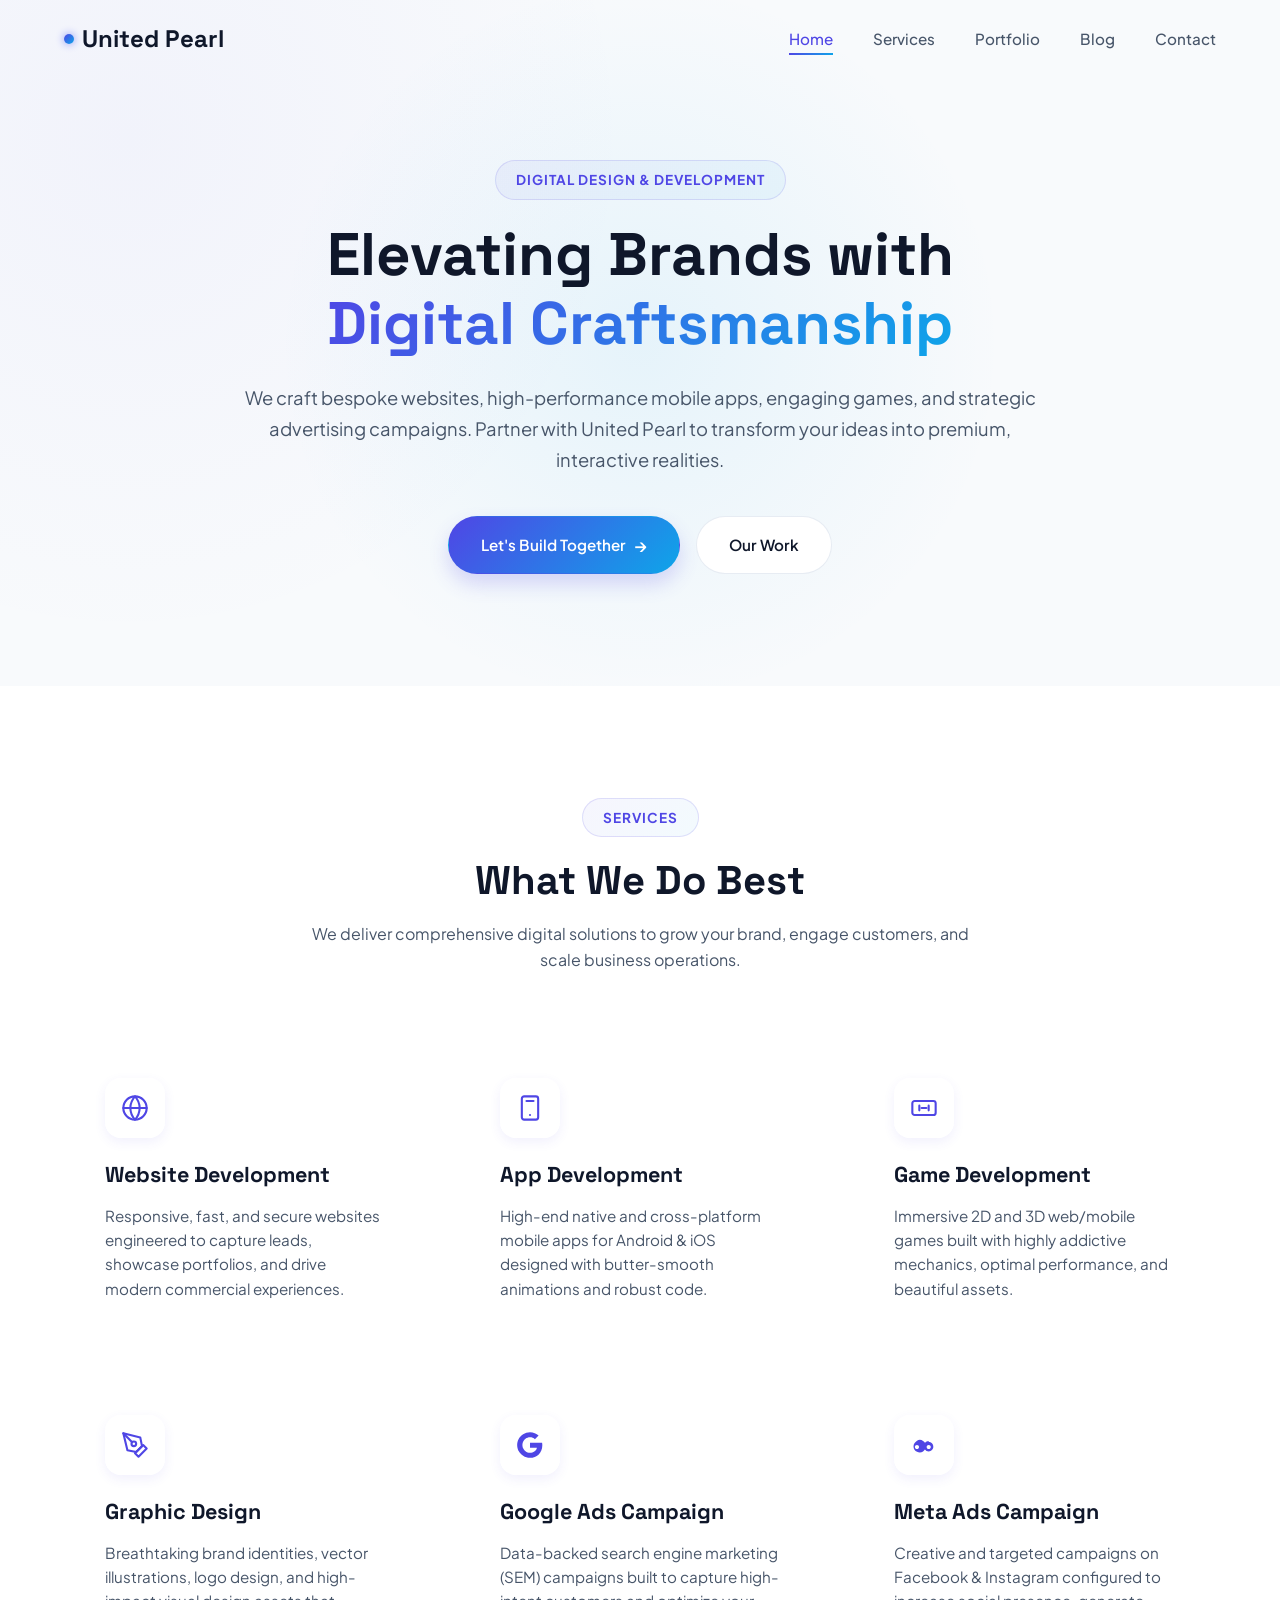
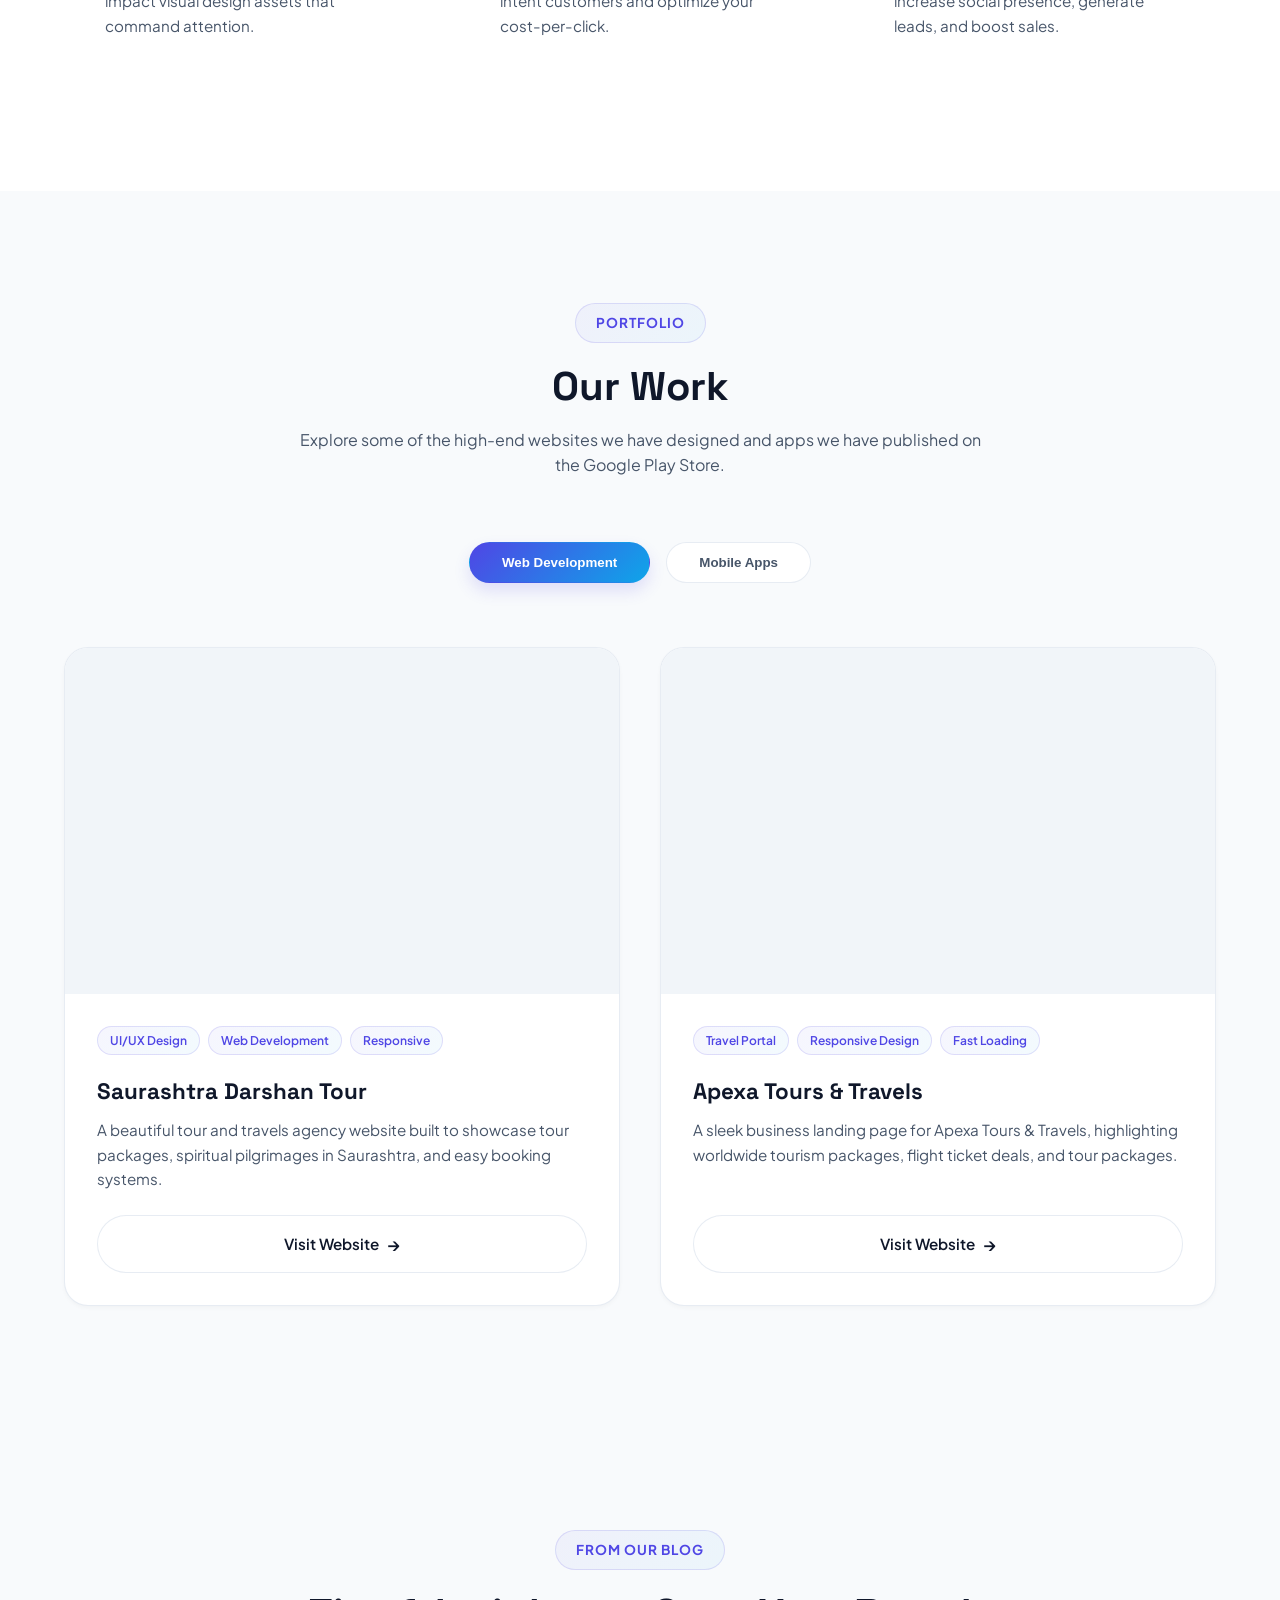
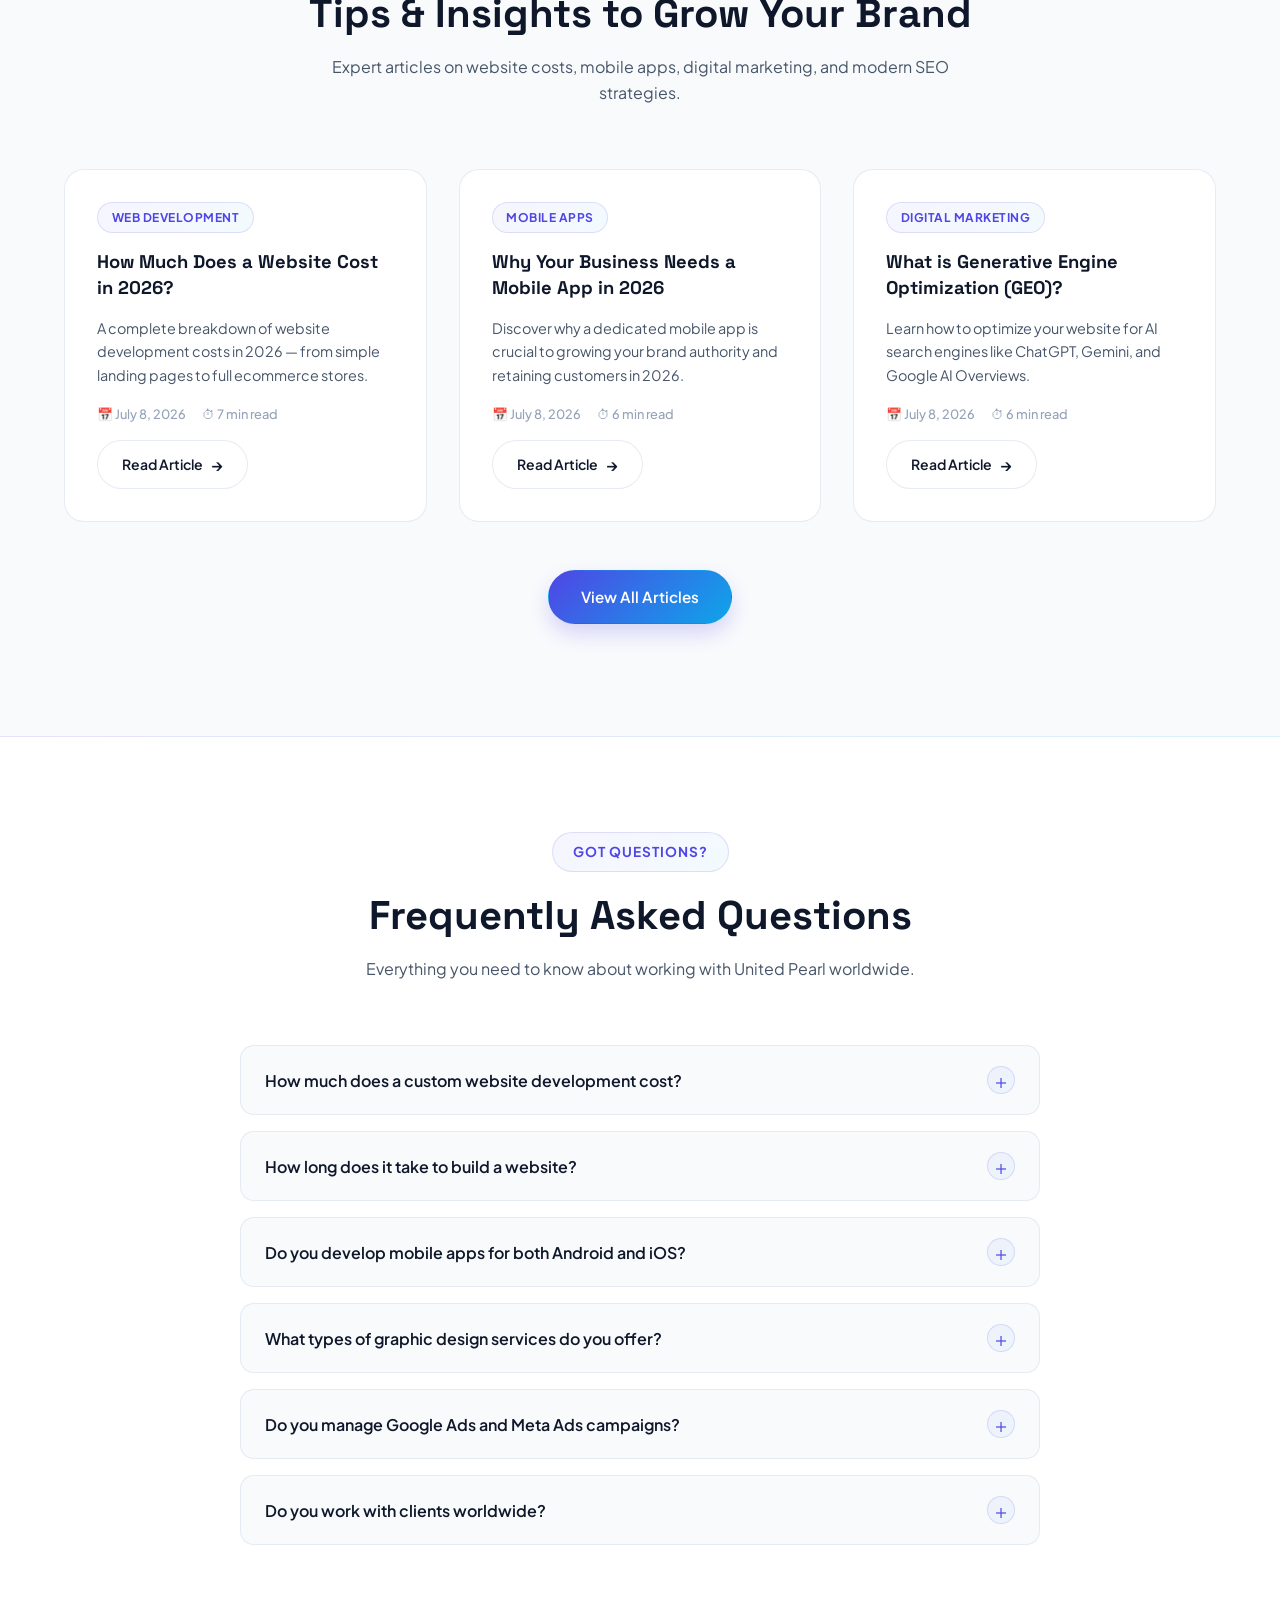
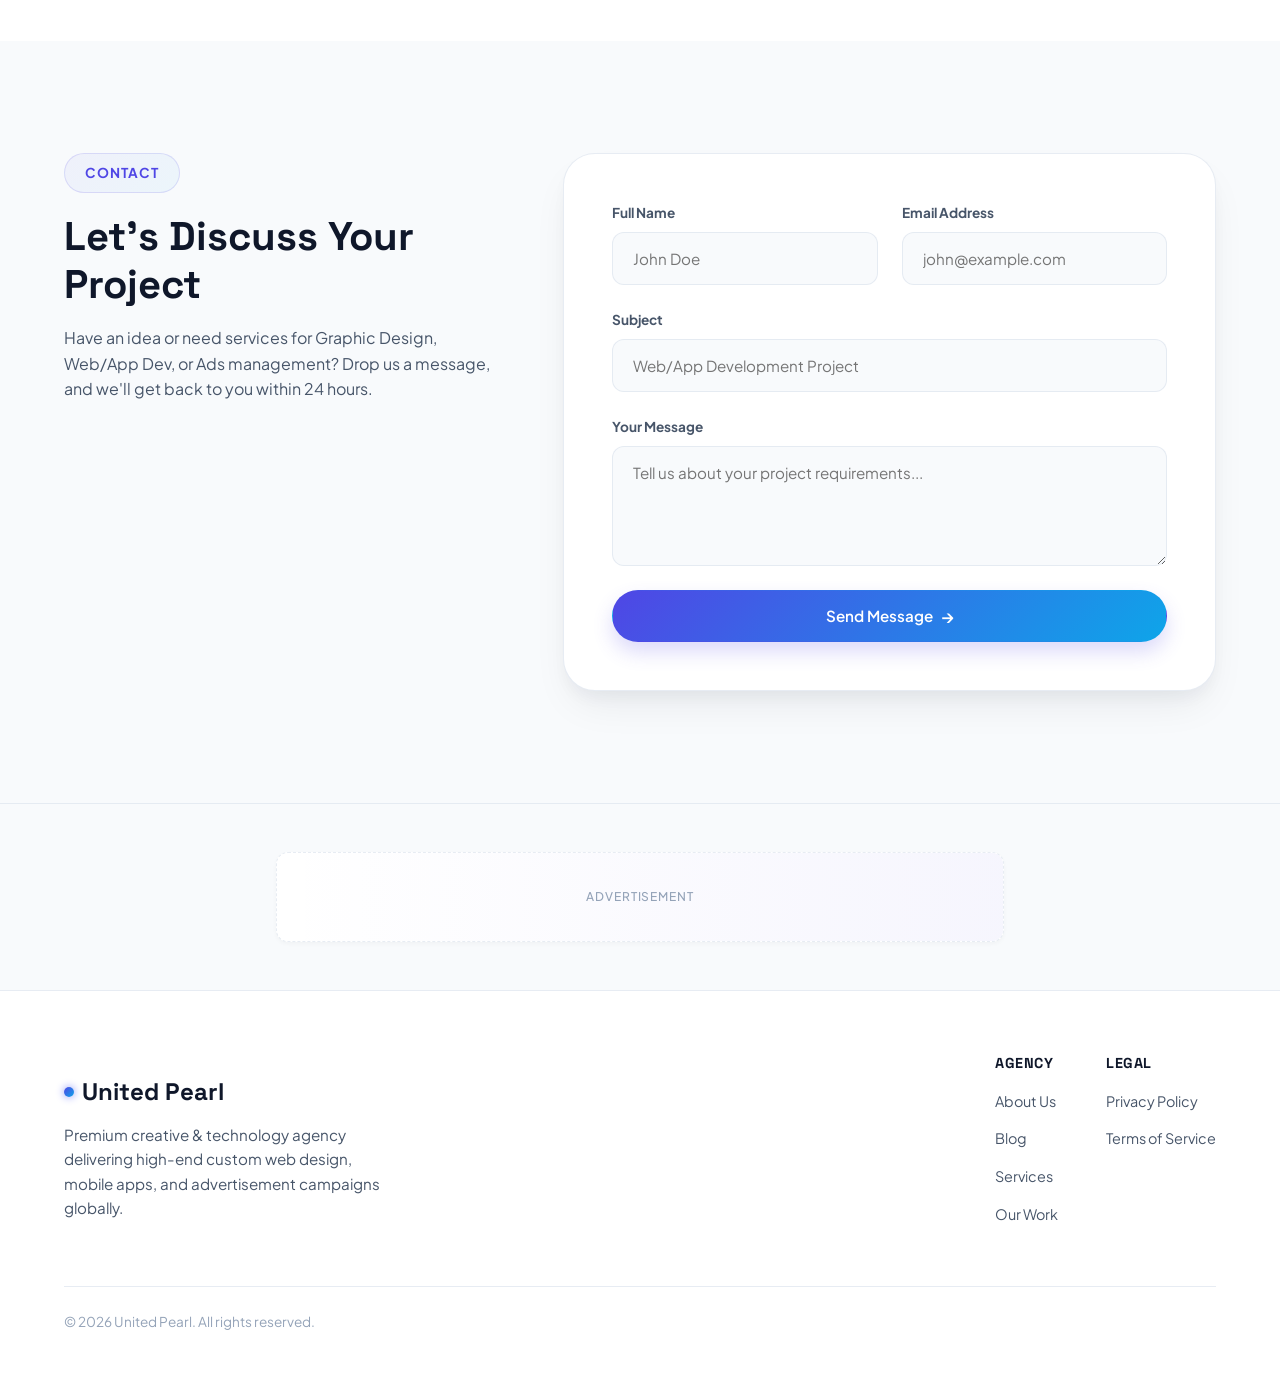
==== commit f7c45cc3: "Fix AdSense policy violation: Add required Privacy Policy, Terms of Service, and About Us pages and " ====
--- a/index.html
+++ b/index.html
@@ -702,9 +702,40 @@
   </section>
 
   <!-- Footer Section -->
-
-
-  <!-- JS Script -->
+  <footer>
+    <div class="container">
+      <div class="footer-top">
+        <div class="footer-brand">
+          <a href="#" class="logo">
+            <span class="logo-dot"></span>
+            United Pearl
+          </a>
+          <p class="footer-tagline">Premium creative &amp; technology agency delivering high-end custom web design, mobile apps, and advertisement campaigns globally.</p>
+        </div>
+        <div class="footer-links">
+          <div class="footer-link-group">
+            <h4>Agency</h4>
+            <ul>
+              <li><a href="about.html">About Us</a></li>
+              <li><a href="blog/">Blog</a></li>
+              <li><a href="#services">Services</a></li>
+              <li><a href="#portfolio">Our Work</a></li>
+            </ul>
+          </div>
+          <div class="footer-link-group">
+            <h4>Legal</h4>
+            <ul>
+              <li><a href="privacy-policy.html">Privacy Policy</a></li>
+              <li><a href="terms-of-service.html">Terms of Service</a></li>
+            </ul>
+          </div>
+        </div>
+      </div>
+      <div class="footer-bottom" style="margin-top: 3rem; padding-top: 1.5rem; border-top: 1px solid var(--border-color);">
+        <p>&copy; 2026 United Pearl. All rights reserved.</p>
+      </div>
+    </div>
+  </footer>  <!-- JS Script -->
   <script src="script.js"></script>
 </body>
 </html>
